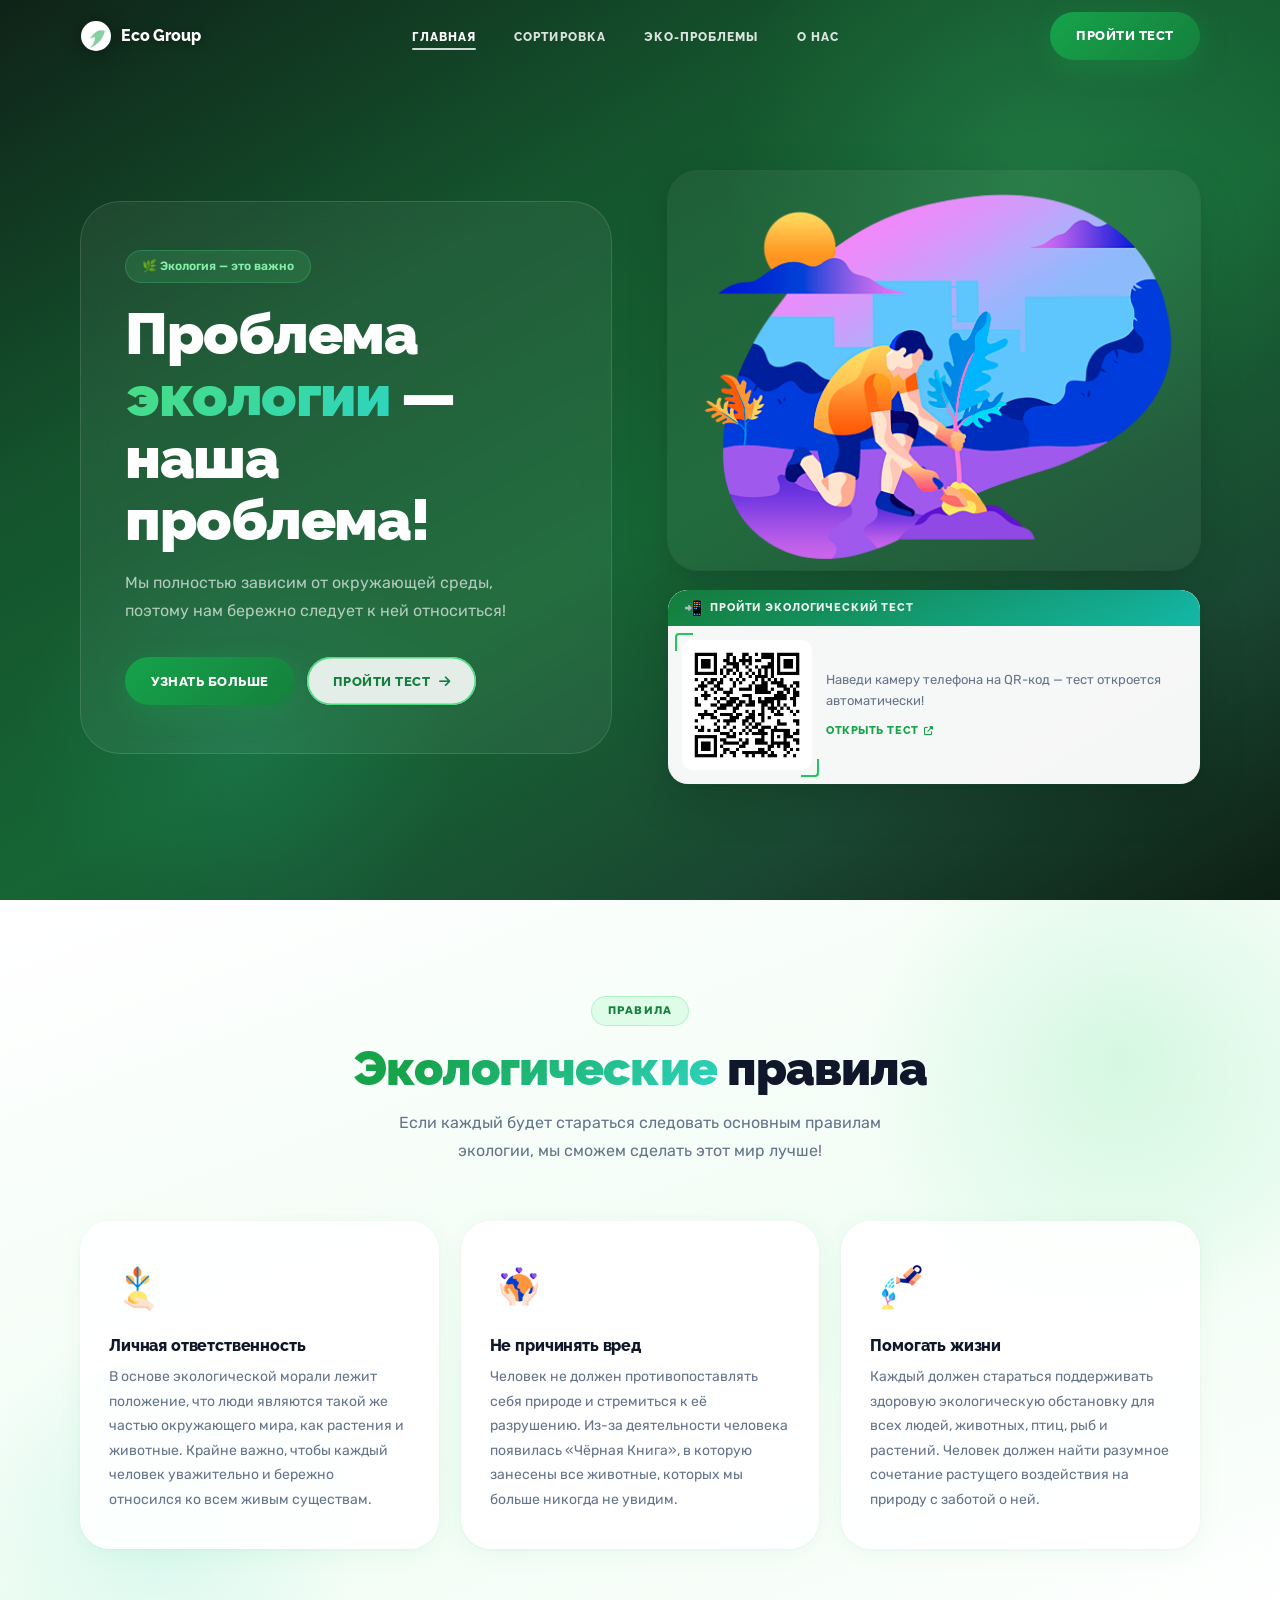
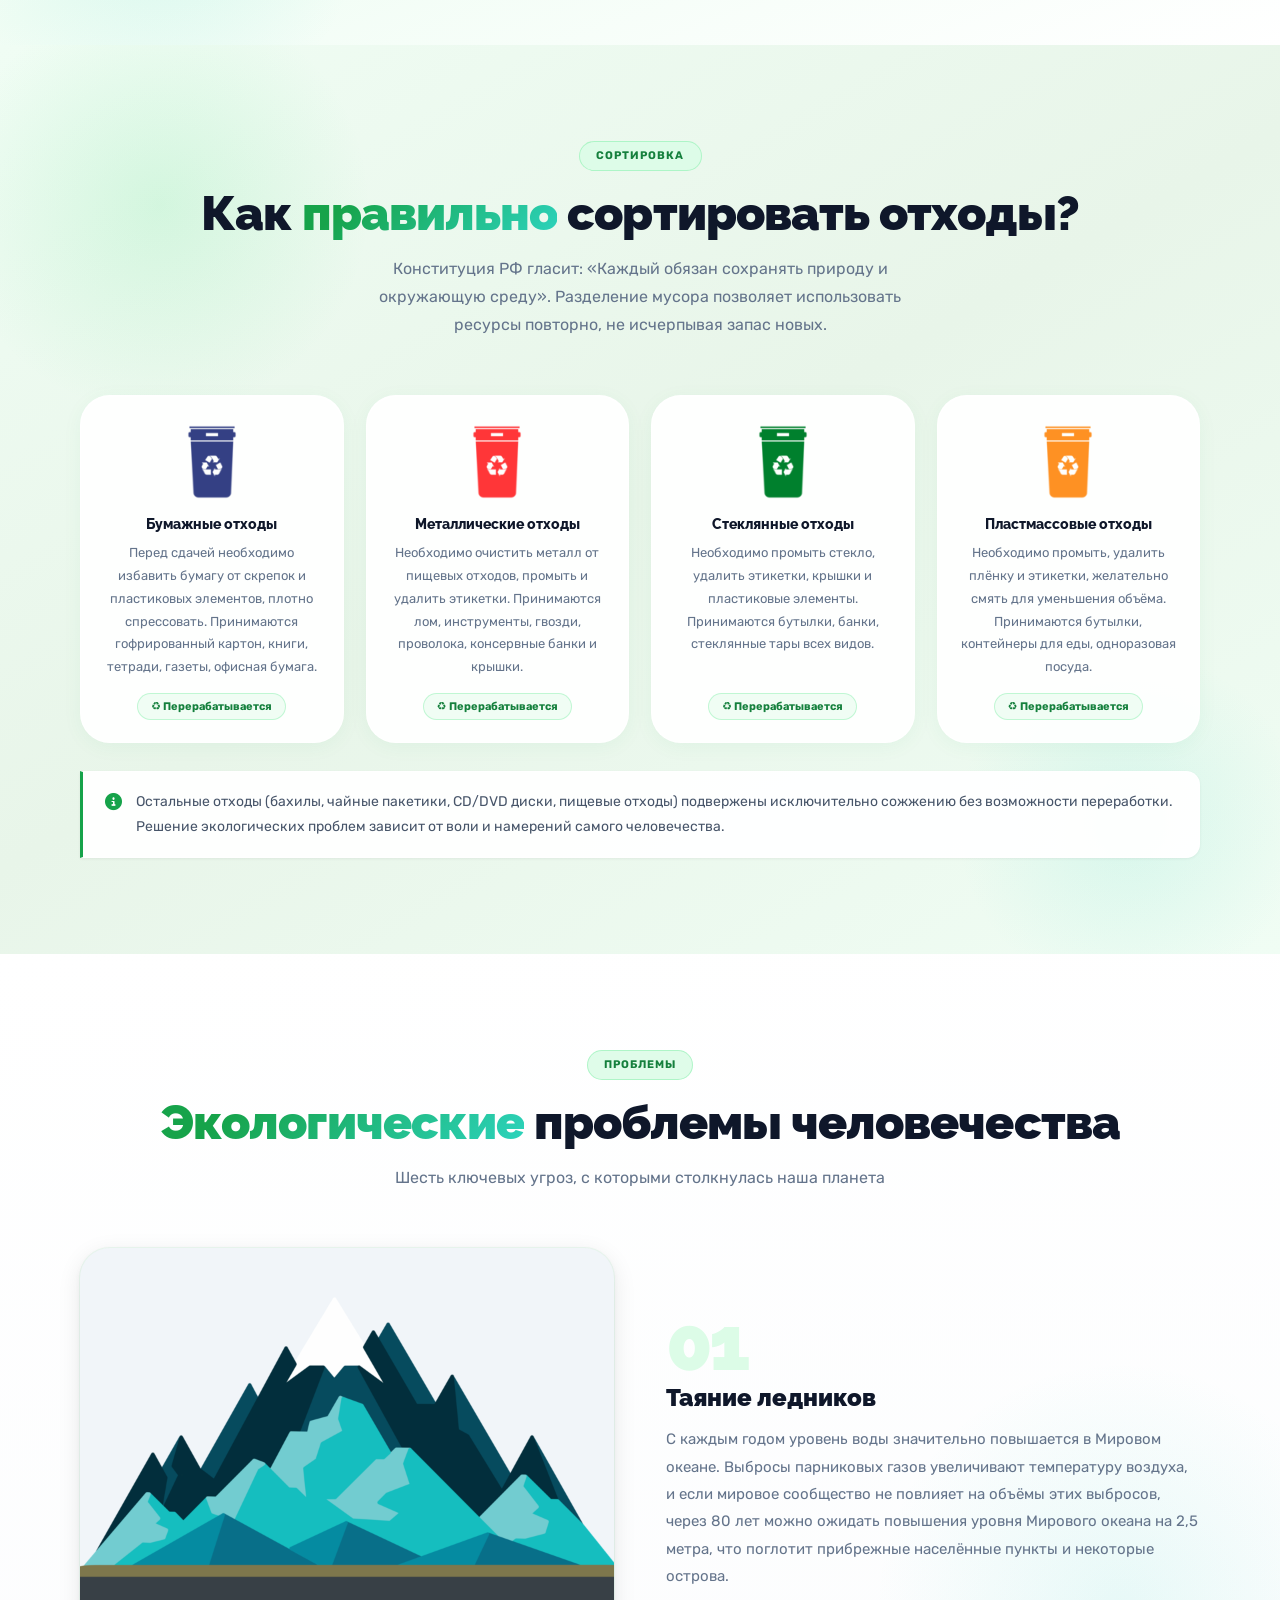
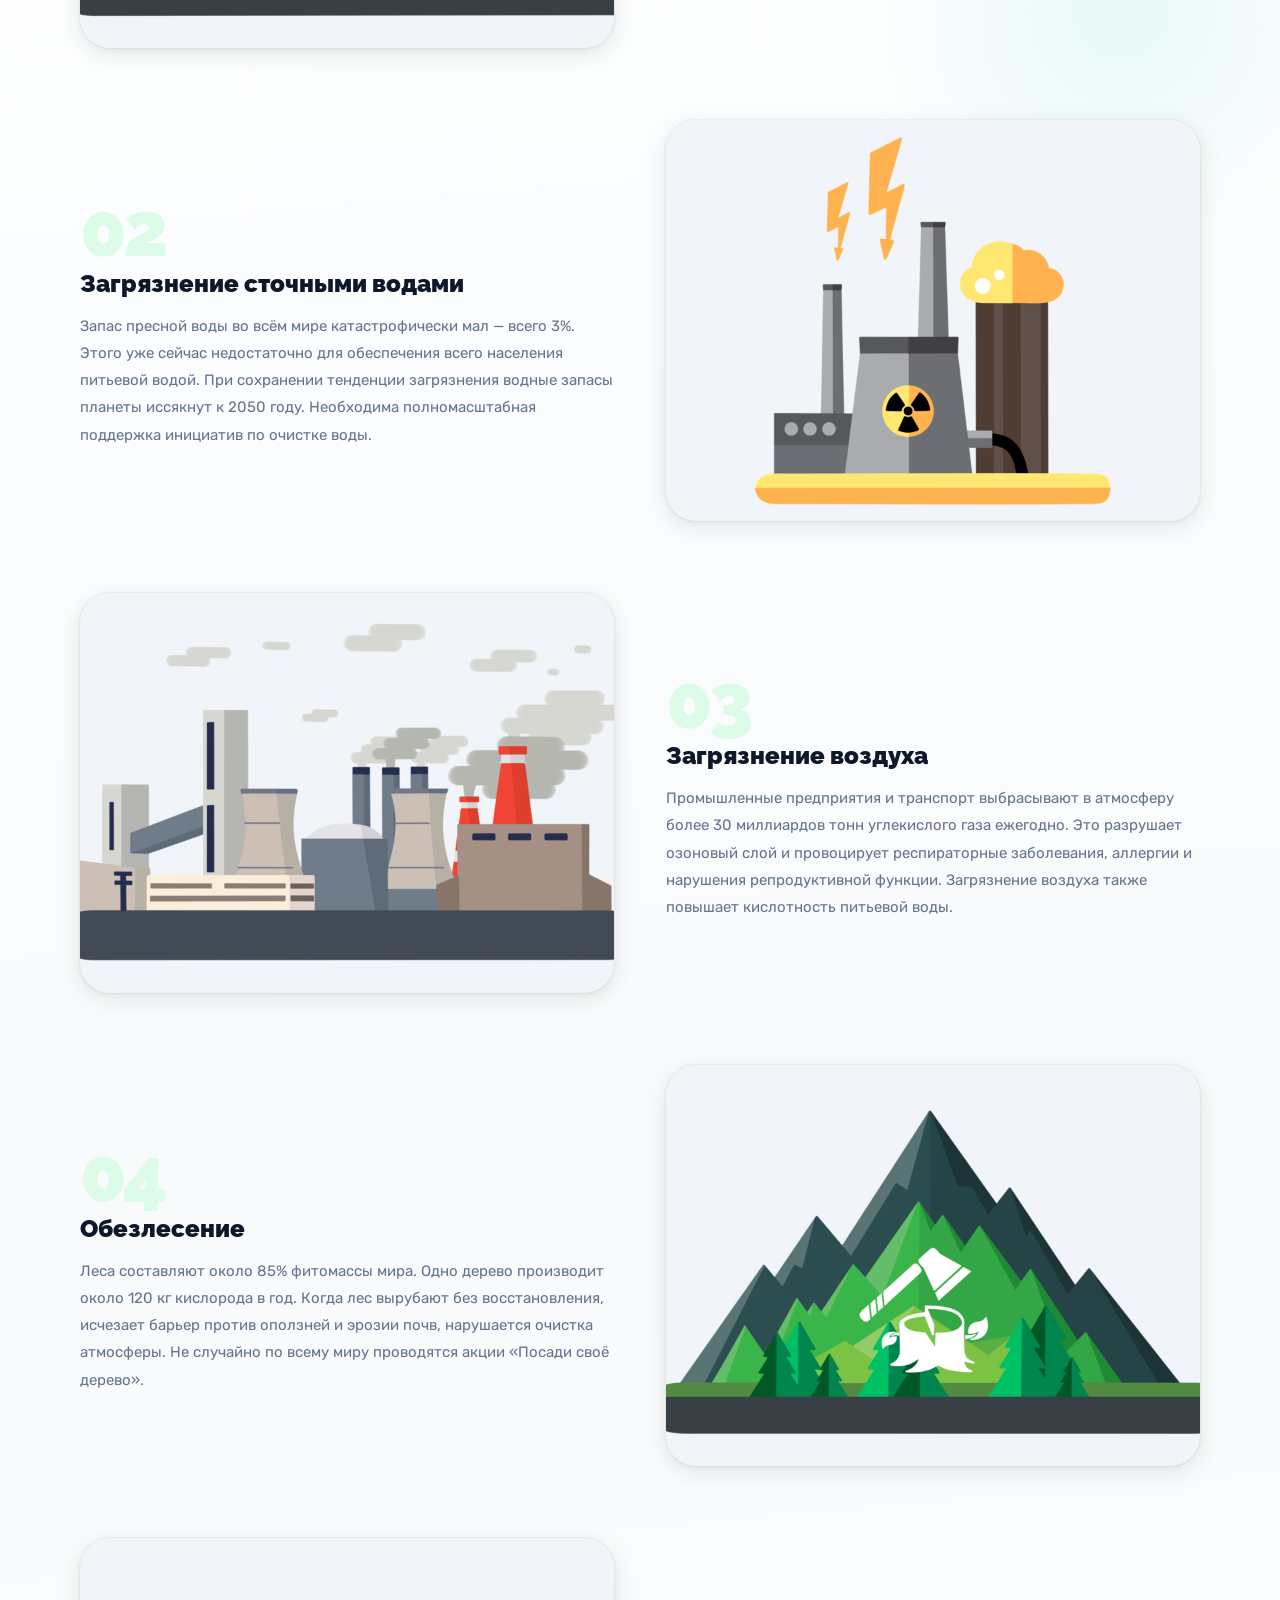
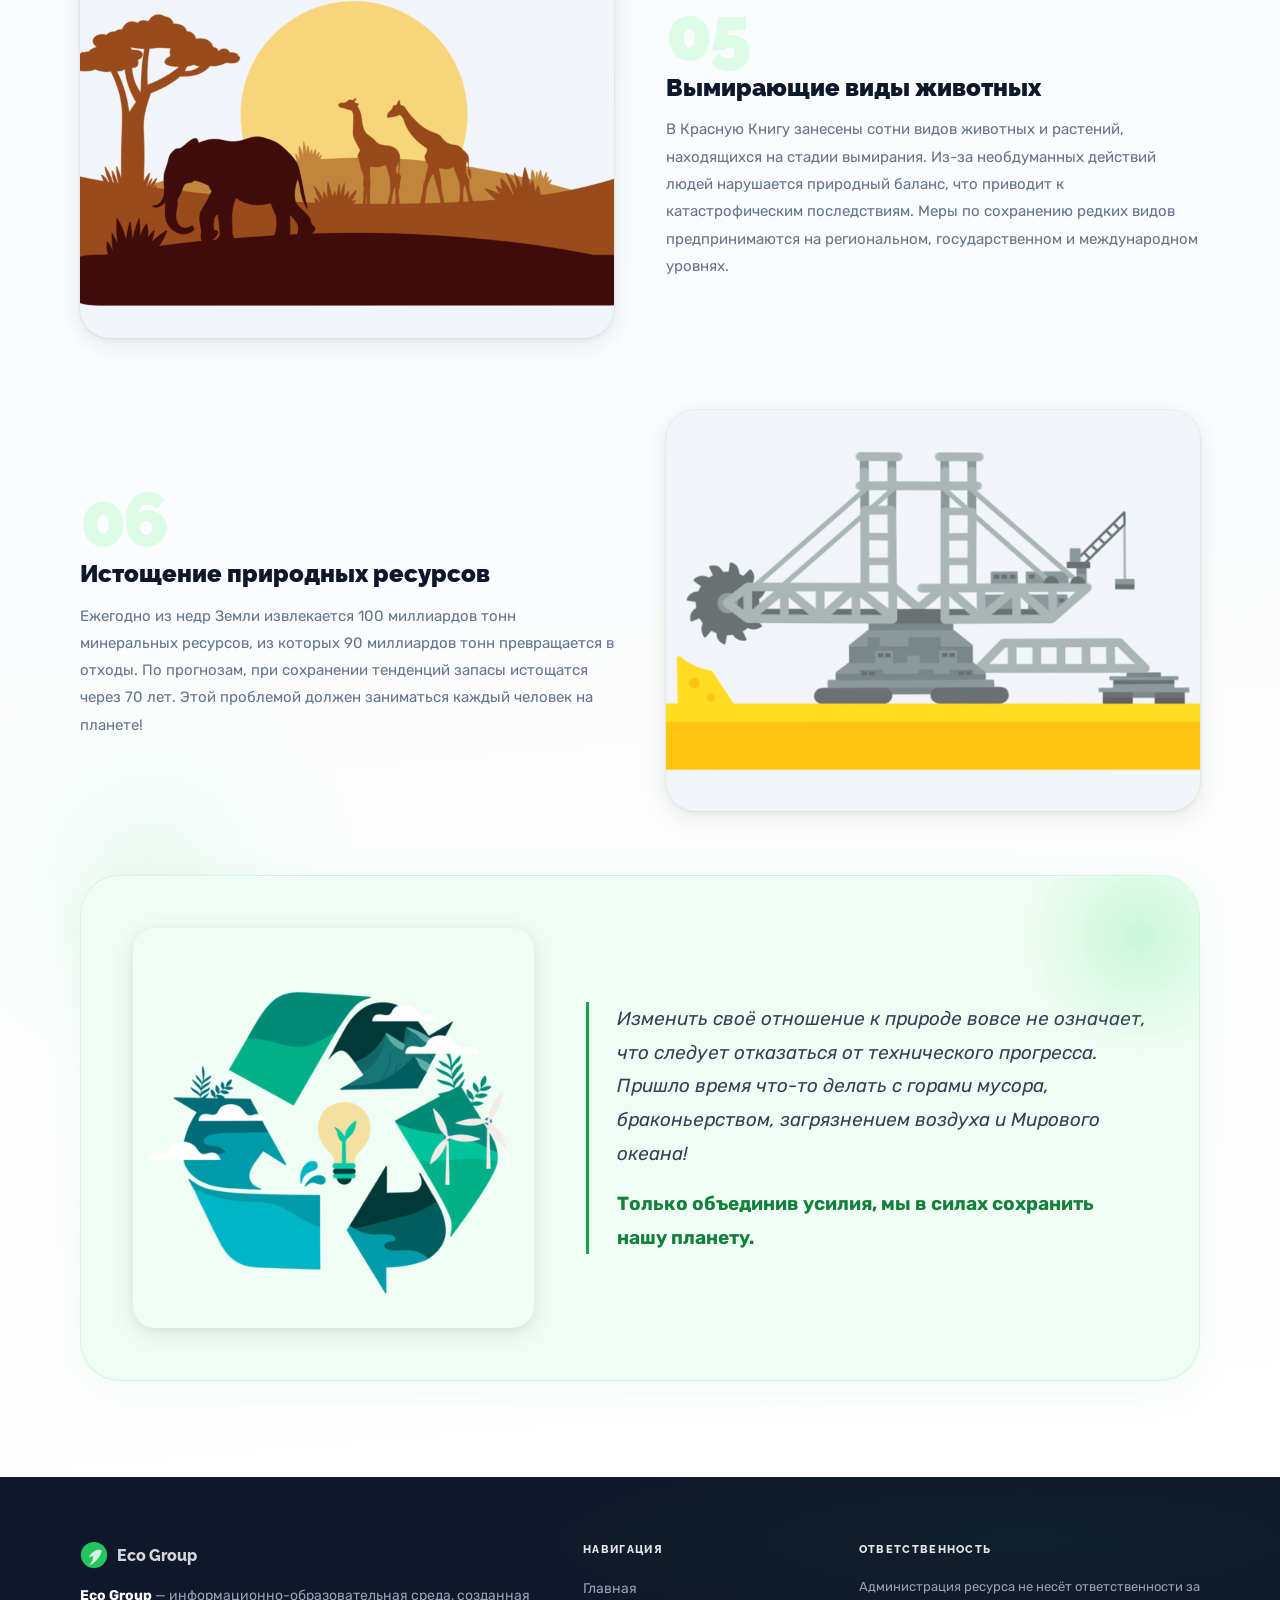
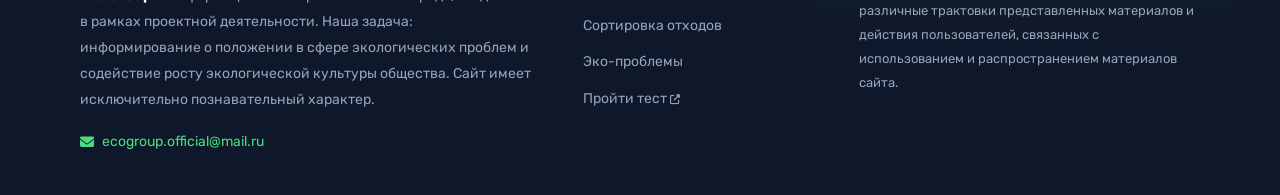
==== index.html @ 2e89c7b2 "Instal commit" ====
<!DOCTYPE html>
<html lang="ru">
<head>
  <meta charset="UTF-8">
  <meta name="viewport" content="width=device-width, initial-scale=1.0, viewport-fit=cover">

  <!-- Preconnect for performance -->
  <link rel="preconnect" href="https://fonts.googleapis.com">
  <link rel="preconnect" href="https://fonts.gstatic.com" crossorigin>

  <!-- Fonts -->
  <link href="https://fonts.googleapis.com/css2?family=Rubik:wght@400;500;600&family=Raleway:wght@700;800;900&display=swap" rel="stylesheet">

  <!-- Icons -->
  <link rel="stylesheet" href="https://cdnjs.cloudflare.com/ajax/libs/font-awesome/6.5.0/css/all.min.css"
    integrity="sha512-Avb2QiuTy/Sz2RIHxBE8xEKEFjBjKrHMQAWwEqUFWBDxvCWwbRMzPtRLVlpyJVEolOlhJrRnBVjRRBrUakRVA=="
    crossorigin="anonymous" referrerpolicy="no-referrer">

  <!-- AOS -->
  <link href="https://unpkg.com/aos@2.3.1/dist/aos.css" rel="stylesheet">

  <!-- Styles -->
  <link rel="stylesheet" href="css/main.css">

  <title>EcoGroup — Экология это важно</title>

  <!-- Favicons -->
  <link rel="apple-touch-icon" sizes="57x57"  href="apple-icon-57x57.png">
  <link rel="apple-touch-icon" sizes="60x60"  href="apple-icon-60x60.png">
  <link rel="apple-touch-icon" sizes="72x72"  href="apple-icon-72x72.png">
  <link rel="apple-touch-icon" sizes="76x76"  href="apple-icon-76x76.png">
  <link rel="apple-touch-icon" sizes="114x114" href="apple-icon-114x114.png">
  <link rel="apple-touch-icon" sizes="120x120" href="apple-icon-120x120.png">
  <link rel="apple-touch-icon" sizes="144x144" href="apple-icon-144x144.png">
  <link rel="apple-touch-icon" sizes="152x152" href="apple-icon-152x152.png">
  <link rel="apple-touch-icon" sizes="180x180" href="apple-icon-180x180.png">
  <link rel="icon" type="image/png" sizes="192x192" href="android-icon-192x192.png">
  <link rel="icon" type="image/png" sizes="96x96"  href="favicon-96x96.png">
  <link rel="icon" type="image/png" sizes="32x32"  href="favicon-32x32.png">
  <link rel="icon" type="image/png" sizes="16x16"  href="favicon-16x16.png">
  <link rel="manifest" href="manifest.json">
  <meta name="msapplication-TileColor" content="#16a34a">
  <meta name="msapplication-TileImage" content="ms-icon-144x144.png">
  <meta name="theme-color" content="#16a34a">

  <!-- SEO -->
  <meta name="description" content="EcoGroup — информационный сайт об экологии. Узнайте об экологических проблемах, правилах сортировки отходов и способах помочь природе.">
  <meta name="keywords" content="экология, природа, окружающая среда, сортировка мусора, экологические проблемы, переработка">
  <meta name="googlebot" content="notranslate">

  <!-- Open Graph / социальные сети -->
  <meta property="og:type"        content="website">
  <meta property="og:title"       content="EcoGroup — Экология это важно">
  <meta property="og:description" content="Узнайте об экологических проблемах, правилах сортировки отходов и пройдите тест на экологическую грамотность.">
  <meta property="og:image"       content="img/main.png">
  <meta property="og:locale"      content="ru_RU">
  <meta name="twitter:card"       content="summary_large_image">
  <meta name="twitter:title"      content="EcoGroup — Экология это важно">
  <meta name="twitter:description" content="Узнайте об экологических проблемах, правилах сортировки отходов и пройдите тест.">
  <meta name="twitter:image"      content="img/main.png">
</head>

<body>
  <!-- Scroll progress indicator -->
  <div id="scrollProgress" aria-hidden="true"></div>

  <div class="wrapper">

    <!-- ========== BACK TO TOP ========== -->
    <button id="buttonUp" aria-label="Наверх">
      <svg viewBox="0 0 18 18" aria-hidden="true">
        <polyline points="3,12 9,6 15,12"/>
      </svg>
    </button>

    <!-- ========== HEADER ========== -->
    <header class="header" id="top">
      <div class="header__container">
        <a href="#ecomain" class="header__logo">
          <svg class="logo-icon" viewBox="0 0 32 32" aria-hidden="true">
            <circle cx="16" cy="16" r="15" fill="#22c55e"/>
            <path d="M10 19c5-9 11-10 15-8 -2 7-6 13-15 17 4-4 5-8 5-11 -3 1-4 1-5 2z" fill="#e8f5e9" opacity=".95"/>
          </svg>
          <span class="header__logo-text">Eco Group</span>
        </a>

        <nav class="header__menu" aria-label="Основная навигация" id="mobileMenu">
          <ul class="menu__list">
            <li class="menu__item">
              <a href="#ecomain"     class="menu__link">Главная</a>
            </li>
            <li class="menu__item">
              <a href="#ecotrash"    class="menu__link">Сортировка</a>
            </li>
            <li class="menu__item">
              <a href="#ecoproblems" class="menu__link">Эко-проблемы</a>
            </li>
            <li class="menu__item">
              <a href="#about"       class="menu__link">О нас</a>
            </li>
          </ul>
          <!-- Visible only inside mobile panel -->
          <div class="menu__panel-footer">
            <a href="https://forms.yandex.ru/u/6435616ef47e731347977ffd/"
               class="btn btn--glow" target="_blank" rel="noopener noreferrer">
              Пройти тест <i class="fas fa-arrow-right"></i>
            </a>
            <a href="mailto:ecogroup.official@mail.ru" class="menu__panel-mail">
              <i class="fas fa-envelope"></i> ecogroup.official@mail.ru
            </a>
          </div>
        </nav>

        <div class="header__actions">
          <a href="https://forms.yandex.ru/u/6435616ef47e731347977ffd/"
             class="btn btn--primary header__test-btn" target="_blank" rel="noopener noreferrer">
            Пройти тест
          </a>
          <button class="burger" aria-label="Открыть меню" aria-expanded="false" aria-controls="mobileMenu">
            <span class="burger__line burger__line--top"></span>
            <span class="burger__line burger__line--mid"></span>
            <span class="burger__line burger__line--bot"></span>
          </button>
        </div>
      </div>
    </header>

    <!-- Mobile menu overlay -->
    <div id="menuOverlay" aria-hidden="true"></div>

    <!-- ========== MAIN ========== -->
    <main>

      <!-- HERO -->
      <section class="hero" id="ecomain">
        <div class="hero__container">

          <div class="hero__text" data-aos="fade-right">
            <span class="hero__badge">🌿 Экология — это важно</span>
            <h1 class="hero__title">
              Проблема <span>экологии</span> — наша проблема!
            </h1>
            <p class="hero__desc">
              Мы полностью зависим от окружающей среды, поэтому нам бережно следует к ней относиться!
            </p>
            <div class="hero__cta">
              <a href="#ecotrash" class="btn btn--primary">
                Узнать больше
              </a>
              <a href="https://forms.yandex.ru/u/6435616ef47e731347977ffd/"
                 class="btn btn--outline" target="_blank" rel="noopener noreferrer">
                Пройти тест <i class="fas fa-arrow-right"></i>
              </a>
            </div>
          </div>

          <div class="hero__media" data-aos="fade-left" data-aos-delay="150">
            <div class="hero__img-wrap">
              <img src="img/main.png" alt="Уход за природой" loading="eager">
            </div>
          </div>

          <div class="hero__qr" data-aos="fade-up" data-aos-delay="350">
            <div class="hero__qr-header">
              <span class="hero__qr-icon">📲</span>
              <span class="hero__qr-title">Пройти экологический тест</span>
            </div>
            <div class="hero__qr-body">
              <div class="hero__qr-frame">
                <img src="img/Video.gif" alt="QR-код для теста" loading="lazy">
              </div>
              <div class="hero__qr-info">
                <p class="hero__qr-desc">Наведи камеру телефона на QR-код — тест откроется автоматически!</p>
                <a href="https://forms.yandex.ru/u/6435616ef47e731347977ffd/"
                   target="_blank" rel="noopener noreferrer" class="hero__qr-link">
                  Открыть тест <i class="fas fa-external-link-alt"></i>
                </a>
              </div>
            </div>
          </div>

        </div>
      </section>

      <!-- ECO RULES -->
      <section class="rules" id="rules">
        <div class="rules__container">
          <div class="section-head" data-aos="fade-up">
            <span class="section-badge">Правила</span>
            <h2 class="section-title"><span>Экологические</span> правила</h2>
            <p class="section-desc">
              Если каждый будет стараться следовать основным правилам экологии,
              мы сможем сделать этот мир лучше!
            </p>
          </div>

          <div class="rules__grid">
            <div class="rule-card" data-aos="fade-up" data-aos-delay="0">
              <div class="rule-card__icon">
                <img src="img/item_1.png" alt="Личная ответственность перед природой">
              </div>
              <h3 class="rule-card__title">Личная ответственность</h3>
              <p class="rule-card__text">
                В основе экологической морали лежит положение, что люди являются такой же частью
                окружающего мира, как растения и животные. Крайне важно, чтобы каждый человек
                уважительно и бережно относился ко всем живым существам.
              </p>
            </div>

            <div class="rule-card" data-aos="fade-up" data-aos-delay="100">
              <div class="rule-card__icon">
                <img src="img/item_2.png" alt="Не причинять вред природе">
              </div>
              <h3 class="rule-card__title">Не причинять вред</h3>
              <p class="rule-card__text">
                Человек не должен противопоставлять себя природе и стремиться к её разрушению.
                Из-за деятельности человека появилась «Чёрная Книга», в которую занесены все
                животные, которых мы больше никогда не увидим.
              </p>
            </div>

            <div class="rule-card" data-aos="fade-up" data-aos-delay="200">
              <div class="rule-card__icon">
                <img src="img/item_3.png" alt="Помогать жизни и природе">
              </div>
              <h3 class="rule-card__title">Помогать жизни</h3>
              <p class="rule-card__text">
                Каждый должен стараться поддерживать здоровую экологическую обстановку для всех
                людей, животных, птиц, рыб и растений. Человек должен найти разумное сочетание
                растущего воздействия на природу с заботой о ней.
              </p>
            </div>
          </div>
        </div>
      </section>

      <!-- TRASH SORTING -->
      <section class="trash" id="ecotrash">
        <div class="trash__container">
          <div class="section-head" data-aos="fade-up">
            <span class="section-badge">Сортировка</span>
            <h2 class="section-title">Как <span>правильно</span> сортировать отходы?</h2>
            <p class="section-desc">
              Конституция РФ гласит: «Каждый обязан сохранять природу и окружающую среду».
              Разделение мусора позволяет использовать ресурсы повторно, не исчерпывая запас новых.
            </p>
          </div>

          <div class="trash__grid">
            <div class="trash-card" data-aos="zoom-in" data-aos-delay="0">
              <div class="trash-card__icon">
                <img src="img/trash/trash_can_1.png" alt="Бумага">
              </div>
              <h3 class="trash-card__title">Бумажные отходы</h3>
              <p class="trash-card__text">
                Перед сдачей необходимо избавить бумагу от скрепок и пластиковых элементов,
                плотно спрессовать. Принимаются гофрированный картон, книги, тетради, газеты,
                офисная бумага.
              </p>
              <span class="trash-card__tag">♻️ Перерабатывается</span>
            </div>

            <div class="trash-card" data-aos="zoom-in" data-aos-delay="80">
              <div class="trash-card__icon">
                <img src="img/trash/trash_can_2.png" alt="Металл">
              </div>
              <h3 class="trash-card__title">Металлические отходы</h3>
              <p class="trash-card__text">
                Необходимо очистить металл от пищевых отходов, промыть и удалить этикетки.
                Принимаются лом, инструменты, гвозди, проволока, консервные банки и крышки.
              </p>
              <span class="trash-card__tag">♻️ Перерабатывается</span>
            </div>

            <div class="trash-card" data-aos="zoom-in" data-aos-delay="160">
              <div class="trash-card__icon">
                <img src="img/trash/trash_can_4.png" alt="Стекло">
              </div>
              <h3 class="trash-card__title">Стеклянные отходы</h3>
              <p class="trash-card__text">
                Необходимо промыть стекло, удалить этикетки, крышки и пластиковые элементы.
                Принимаются бутылки, банки, стеклянные тары всех видов.
              </p>
              <span class="trash-card__tag">♻️ Перерабатывается</span>
            </div>

            <div class="trash-card" data-aos="zoom-in" data-aos-delay="240">
              <div class="trash-card__icon">
                <img src="img/trash/trash_can_5.png" alt="Пластик">
              </div>
              <h3 class="trash-card__title">Пластмассовые отходы</h3>
              <p class="trash-card__text">
                Необходимо промыть, удалить плёнку и этикетки, желательно смять для уменьшения
                объёма. Принимаются бутылки, контейнеры для еды, одноразовая посуда.
              </p>
              <span class="trash-card__tag">♻️ Перерабатывается</span>
            </div>
          </div>

          <div class="trash__note" data-aos="fade-up">
            <i class="fas fa-info-circle"></i>
            Остальные отходы (бахилы, чайные пакетики, CD/DVD диски, пищевые отходы) подвержены
            исключительно сожжению без возможности переработки. Решение экологических проблем
            зависит от воли и намерений самого человечества.
          </div>
        </div>
      </section>

      <!-- ECO PROBLEMS -->
      <section class="problems" id="ecoproblems">
        <div class="problems__container">
          <div class="section-head" data-aos="fade-up">
            <span class="section-badge">Проблемы</span>
            <h2 class="section-title"><span>Экологические</span> проблемы человечества</h2>
            <p class="section-desc">
              Шесть ключевых угроз, с которыми столкнулась наша планета
            </p>
          </div>

          <div class="problems__list">

            <article class="problem-item" data-aos="fade-up">
              <div class="problem-item__media">
                <img src="img/illustration/illustration_1.png" alt="Таяние ледников" loading="lazy">
              </div>
              <div class="problem-item__body">
                <span class="problem-item__num">01</span>
                <h3 class="problem-item__title">Таяние ледников</h3>
                <p>
                  С каждым годом уровень воды значительно повышается в Мировом океане.
                  Выбросы парниковых газов увеличивают температуру воздуха, и если мировое
                  сообщество не повлияет на объёмы этих выбросов, через 80 лет можно ожидать
                  повышения уровня Мирового океана на 2,5 метра, что поглотит прибрежные
                  населённые пункты и некоторые острова.
                </p>
              </div>
            </article>

            <article class="problem-item problem-item--reverse" data-aos="fade-up">
              <div class="problem-item__media">
                <img src="img/illustration/illustration_2.png" alt="Загрязнение сточными водами" loading="lazy">
              </div>
              <div class="problem-item__body">
                <span class="problem-item__num">02</span>
                <h3 class="problem-item__title">Загрязнение сточными водами</h3>
                <p>
                  Запас пресной воды во всём мире катастрофически мал — всего 3%. Этого уже сейчас
                  недостаточно для обеспечения всего населения питьевой водой. При сохранении
                  тенденции загрязнения водные запасы планеты иссякнут к 2050 году.
                  Необходима полномасштабная поддержка инициатив по очистке воды.
                </p>
              </div>
            </article>

            <article class="problem-item" data-aos="fade-up">
              <div class="problem-item__media">
                <img src="img/illustration/illustration_3.png" alt="Загрязнение воздуха" loading="lazy">
              </div>
              <div class="problem-item__body">
                <span class="problem-item__num">03</span>
                <h3 class="problem-item__title">Загрязнение воздуха</h3>
                <p>
                  Промышленные предприятия и транспорт выбрасывают в атмосферу более 30 миллиардов
                  тонн углекислого газа ежегодно. Это разрушает озоновый слой и провоцирует
                  респираторные заболевания, аллергии и нарушения репродуктивной функции.
                  Загрязнение воздуха также повышает кислотность питьевой воды.
                </p>
              </div>
            </article>

            <article class="problem-item problem-item--reverse" data-aos="fade-up">
              <div class="problem-item__media">
                <img src="img/illustration/illustration_4.png" alt="Обезлесение" loading="lazy">
              </div>
              <div class="problem-item__body">
                <span class="problem-item__num">04</span>
                <h3 class="problem-item__title">Обезлесение</h3>
                <p>
                  Леса составляют около 85% фитомассы мира. Одно дерево производит около
                  120 кг кислорода в год. Когда лес вырубают без восстановления, исчезает барьер
                  против оползней и эрозии почв, нарушается очистка атмосферы. Не случайно
                  по всему миру проводятся акции «Посади своё дерево».
                </p>
              </div>
            </article>

            <article class="problem-item" data-aos="fade-up">
              <div class="problem-item__media">
                <img src="img/illustration/illustration_5.png" alt="Вымирающие виды животных" loading="lazy">
              </div>
              <div class="problem-item__body">
                <span class="problem-item__num">05</span>
                <h3 class="problem-item__title">Вымирающие виды животных</h3>
                <p>
                  В Красную Книгу занесены сотни видов животных и растений, находящихся на стадии
                  вымирания. Из-за необдуманных действий людей нарушается природный баланс, что
                  приводит к катастрофическим последствиям. Меры по сохранению редких видов
                  предпринимаются на региональном, государственном и международном уровнях.
                </p>
              </div>
            </article>

            <article class="problem-item problem-item--reverse" data-aos="fade-up">
              <div class="problem-item__media">
                <img src="img/illustration/illustration_6.png" alt="Истощение природных ресурсов" loading="lazy">
              </div>
              <div class="problem-item__body">
                <span class="problem-item__num">06</span>
                <h3 class="problem-item__title">Истощение природных ресурсов</h3>
                <p>
                  Ежегодно из недр Земли извлекается 100 миллиардов тонн минеральных ресурсов,
                  из которых 90 миллиардов тонн превращается в отходы. По прогнозам, при
                  сохранении тенденций запасы истощатся через 70 лет. Этой проблемой должен
                  заниматься каждый человек на планете!
                </p>
              </div>
            </article>

          </div>

          <!-- Conclusion -->
          <div class="problems__conclusion" data-aos="fade-up">
            <div class="problems__conclusion-img">
              <img src="img/illustration/ecology_1.png" alt="Выводы об экологии" loading="lazy">
            </div>
            <blockquote class="problems__conclusion-quote">
              <p>
                Изменить своё отношение к природе вовсе не означает, что следует отказаться
                от технического прогресса. Пришло время что-то делать с горами мусора,
                браконьерством, загрязнением воздуха и Мирового океана!
              </p>
              <p>
                <strong>Только объединив усилия, мы в силах сохранить нашу планету.</strong>
              </p>
            </blockquote>
          </div>

        </div>
      </section>

    </main>

    <!-- ========== FOOTER ========== -->
    <footer class="footer" id="about">
      <div class="footer__container">
        <div class="footer__grid">

          <div class="footer__col" data-aos="fade-up">
            <div class="footer__logo">
              <svg class="logo-icon" viewBox="0 0 32 32" aria-hidden="true">
                <circle cx="16" cy="16" r="15" fill="#22c55e"/>
                <path d="M10 19c5-9 11-10 15-8 -2 7-6 13-15 17 4-4 5-8 5-11 -3 1-4 1-5 2z" fill="#e8f5e9" opacity=".9"/>
              </svg>
              <span class="footer__logo-text">Eco Group</span>
            </div>
            <p class="footer__about">
              <strong>Eco Group</strong> — информационно-образовательная среда, созданная
              в рамках проектной деятельности. Наша задача: информирование о положении
              в сфере экологических проблем и содействие росту экологической культуры общества.
              Сайт имеет исключительно познавательный характер.
            </p>
            <a href="mailto:ecogroup.official@mail.ru" class="footer__mail">
              <i class="fas fa-envelope"></i> ecogroup.official@mail.ru
            </a>
          </div>

          <div class="footer__col" data-aos="fade-up" data-aos-delay="80">
            <p class="footer__col-title">Навигация</p>
            <ul class="footer__nav">
              <li><a href="#ecomain">Главная</a></li>
              <li><a href="#ecotrash">Сортировка отходов</a></li>
              <li><a href="#ecoproblems">Эко-проблемы</a></li>
              <li>
                <a href="https://forms.yandex.ru/u/6435616ef47e731347977ffd/"
                   target="_blank" rel="noopener noreferrer">
                  Пройти тест <i class="fas fa-external-link-alt" style="font-size:10px"></i>
                </a>
              </li>
            </ul>
          </div>

          <div class="footer__col" data-aos="fade-up" data-aos-delay="160">
            <p class="footer__col-title">Ответственность</p>
            <p class="footer__disclaimer">
              Администрация ресурса не несёт ответственности за различные трактовки
              представленных материалов и действия пользователей, связанных с использованием
              и распространением материалов сайта.
            </p>
          </div>

        </div>

      </div>
    </footer>

  </div><!-- .wrapper -->

  <!-- Scripts -->
  <script src="https://unpkg.com/aos@2.3.1/dist/aos.js"></script>
  <script src="js/top.js"></script>
</body>
</html>
---- css/main.css ----
/* =====================================================
   EcoGroup — iOS Design System v3
   transparent header · spring burger · adaptive all
   ===================================================== */

/* ===== CSS VARIABLES ===== */
:root {
  --green-50:  #f0fdf4;
  --green-100: #dcfce7;
  --green-200: #bbf7d0;
  --green-300: #86efac;
  --green-400: #4ade80;
  --green-500: #22c55e;
  --green-600: #16a34a;
  --green-700: #15803d;
  --green-800: #166534;
  --green-900: #14532d;
  --teal-400:  #2dd4bf;
  --teal-500:  #14b8a6;
  --slate-50:  #f8fafc;
  --slate-100: #f1f5f9;
  --slate-200: #e2e8f0;
  --slate-400: #94a3b8;
  --slate-500: #64748b;
  --slate-600: #475569;
  --slate-700: #334155;
  --slate-800: #1e293b;
  --slate-900: #0f172a;

  --shadow-xs:    0 1px 3px rgba(0,0,0,.06);
  --shadow-sm:    0 2px 8px rgba(0,0,0,.08);
  --shadow-md:    0 6px 24px rgba(0,0,0,.09), 0 2px 8px rgba(0,0,0,.05);
  --shadow-lg:    0 16px 48px rgba(0,0,0,.11), 0 4px 16px rgba(0,0,0,.06);
  --shadow-green: 0 8px 28px rgba(22,163,74,.30);

  --r-sm:   8px;
  --r-md:   14px;
  --r-lg:   22px;
  --r-xl:   30px;
  --r-2xl:  40px;
  --r-full: 9999px;

  --font-sans:    'Rubik', system-ui, -apple-system, sans-serif;
  --font-display: 'Raleway', var(--font-sans);

  /* iOS spring easing */
  --ease-ios:    cubic-bezier(0.32, 0.72, 0, 1);
  --ease-spring: cubic-bezier(0.34, 1.28, 0.64, 1);
  --ease-out:    cubic-bezier(0.22, 1, 0.36, 1);
  --t: .24s;

  --header-h: 68px;
  --max-w: 1200px;
  --gap: 22px;
  --section-py: 96px;
}

/* ===== RESET ===== */
*, *::before, *::after { box-sizing: border-box; margin: 0; padding: 0; border: 0; }
html {
  scroll-behavior: smooth;
  overflow-x: hidden;
  /* Offset scrollIntoView for fixed header */
  scroll-padding-top: var(--header-h);
}
body {
  font-family: var(--font-sans);
  color: var(--slate-700);
  background: #fff;
  line-height: 1.6;
  overflow-x: hidden;
  -webkit-font-smoothing: antialiased;
}
a { text-decoration: none; color: inherit; }
ul, ol { list-style: none; }
img { max-width: 100%; display: block; }
h1,h2,h3,h4,h5,h6 { line-height: 1.2; font-weight: inherit; }
button { font-family: inherit; cursor: pointer; background: none; }
:focus-visible {
  outline: 3px solid var(--green-500);
  outline-offset: 3px;
  border-radius: 4px;
}

/* ===== SCROLL PROGRESS ===== */
#scrollProgress {
  position: fixed;
  top: 0; left: 0;
  height: 3px;
  width: 0%;
  background: linear-gradient(90deg, var(--green-600), var(--teal-400), var(--green-400));
  z-index: 9999;
  transition: width .08s linear;
  border-radius: 0 var(--r-full) var(--r-full) 0;
  pointer-events: none;
}

/* ===== WRAPPER ===== */
.wrapper {
  min-height: 100%;
  display: flex;
  flex-direction: column;
  /* hero fills full screen — no top padding; header is transparent overlay */
}
main { flex: 1 1 auto; }

/* ===== SHARED CONTAINERS ===== */
.header__container,
.hero__container,
.rules__container,
.trash__container,
.problems__container,
.footer__container {
  max-width: var(--max-w);
  margin: 0 auto;
  padding: 0 40px;
}

/* =====================================================
   BUTTONS
   ===================================================== */
.btn {
  display: inline-flex;
  align-items: center;
  gap: 8px;
  font-family: var(--font-display);
  font-weight: 800;
  font-size: 13px;
  letter-spacing: .04em;
  text-transform: uppercase;
  padding: 13px 26px;
  min-height: 48px;
  border-radius: var(--r-full);
  cursor: pointer;
  border: none;
  line-height: 1;
  white-space: nowrap;
  -webkit-tap-highlight-color: transparent;
  transition:
    transform var(--t) var(--ease-spring),
    box-shadow var(--t) var(--ease-out),
    filter .18s ease;
}
.btn:hover  { transform: translateY(-2px) scale(1.015); }
.btn:active { transform: scale(.97); }
.btn:focus-visible {
  outline: 3px solid var(--green-500);
  outline-offset: 3px;
}

.btn--primary {
  background: linear-gradient(135deg, var(--green-600), var(--green-700));
  color: #fff;
  box-shadow: var(--shadow-green);
}
.btn--primary:hover { box-shadow: 0 14px 36px rgba(22,163,74,.40); filter: brightness(1.05); }

.btn--outline {
  background: rgba(255,255,255,.88);
  color: var(--green-700);
  box-shadow: inset 0 0 0 1.5px var(--green-400), var(--shadow-xs);
}
.btn--outline:hover {
  background: #fff;
  box-shadow: inset 0 0 0 1.5px var(--green-600), var(--shadow-sm);
}

/* Hero-transparent variant (white text) */
.btn--light {
  background: rgba(255,255,255,.18);
  color: #fff;
  box-shadow: inset 0 0 0 1.5px rgba(255,255,255,.40);
  backdrop-filter: blur(8px);
  -webkit-backdrop-filter: blur(8px);
}
.btn--light:hover { background: rgba(255,255,255,.28); }

/* Glow — mobile menu panel */
.btn--glow {
  background: linear-gradient(135deg, var(--green-500), var(--teal-500));
  color: #fff;
  box-shadow: var(--shadow-green);
  font-size: 15px;
  padding: 15px 36px;
  width: 100%;
  justify-content: center;
}
.btn--glow:hover { filter: brightness(1.08); box-shadow: 0 12px 32px rgba(22,163,74,.40); }

/* =====================================================
   SECTION UTILITIES
   ===================================================== */
section {
  position: relative;
  overflow: hidden;
  isolation: isolate;
}

.section-head { text-align: center; margin-bottom: 56px; }

.section-badge {
  display: inline-flex;
  align-items: center;
  gap: 6px;
  background: rgba(220,252,231,.90);
  color: var(--green-700);
  padding: 5px 16px;
  border-radius: var(--r-full);
  font-size: 11px;
  font-weight: 700;
  letter-spacing: .10em;
  text-transform: uppercase;
  margin-bottom: 14px;
  border: 1px solid rgba(134,239,172,.55);
}

.section-title {
  font-family: var(--font-display);
  font-weight: 900;
  font-size: clamp(24px, 4vw, 48px);
  color: var(--slate-900);
  margin-bottom: 12px;
  letter-spacing: -.02em;
}
.section-title span {
  background: linear-gradient(135deg, var(--green-600) 20%, var(--teal-400) 100%);
  -webkit-background-clip: text;
  -webkit-text-fill-color: transparent;
  background-clip: text;
}

.section-desc {
  font-size: 16px;
  color: var(--slate-500);
  max-width: 560px;
  margin: 0 auto;
  line-height: 1.75;
}

/* =====================================================
   HEADER — fully transparent → frosted on scroll
   ===================================================== */
.header {
  position: fixed;
  top: 0; left: 0; right: 0;
  z-index: 200;
  /* Transparent by default */
  background: transparent;
  border-bottom: 1px solid transparent;
  transition: border-color .3s ease;
}

/* Pseudo-element carries the frosted glass — isolates from containing-block issue */
.header::before {
  content: '';
  position: absolute; inset: 0; z-index: -1;
  background: rgba(255,255,255,0);
  backdrop-filter: blur(0px);
  -webkit-backdrop-filter: blur(0px);
  transition: background .35s ease, backdrop-filter .35s ease, -webkit-backdrop-filter .35s ease, box-shadow .35s ease;
}

/* On scroll: frosted glass appears */
.header.scrolled {
  border-color: rgba(134,239,172,.22);
}
.header.scrolled::before {
  background: rgba(255,255,255,.62);
  backdrop-filter: blur(20px) saturate(200%);
  -webkit-backdrop-filter: blur(20px) saturate(200%);
  box-shadow: 0 1px 0 rgba(22,163,74,.08), 0 4px 24px rgba(0,0,0,.06);
}

.header__container {
  display: flex;
  align-items: center;
  gap: 20px;
  min-height: var(--header-h);
}

/* Logo — inline SVG, direct fill control (no filter, works on all devices) */
.header__logo {
  flex-shrink: 0; position: relative; z-index: 160;
  display: flex; align-items: center; gap: 9px;
}
.logo-icon {
  width: 32px; height: 32px; flex-shrink: 0; display: block;
}
/* SVG child fills — animated independently */
.logo-icon circle { fill: #22c55e; transition: fill .35s ease; }
.logo-icon path   { fill: #e8f5e9; transition: fill .35s ease; }

/* Transparent header: white icon + drop-shadow for any dark background */
.header:not(.scrolled) .header__logo .logo-icon {
  filter: drop-shadow(0 2px 10px rgba(0,0,0,.4));
  transition: filter .35s ease;
}
.header:not(.scrolled) .header__logo .logo-icon circle { fill: #fff; }
.header:not(.scrolled) .header__logo .logo-icon path   { fill: rgba(22,163,74,.55); }

/* Scrolled: green logo, no filter */
.header.scrolled .header__logo .logo-icon { filter: none; transition: filter .35s ease; }

.header__logo-text {
  font-family: var(--font-display);
  font-weight: 800;
  font-size: 16px;
  letter-spacing: -.01em;
  color: #fff;
  text-shadow: 0 1px 8px rgba(0,0,0,.4);
  transition: color .35s ease, text-shadow .35s ease;
  white-space: nowrap;
}
.header.scrolled .header__logo-text {
  color: var(--slate-900);
  text-shadow: none;
}
.header__logo:hover { opacity: .82; }

/* Desktop nav */
.header__menu { flex: 1; }

.menu__list {
  display: flex;
  align-items: center;
  justify-content: center;
  gap: clamp(14px, 3vw, 52px);
  flex-wrap: nowrap;
}

.menu__link {
  font-family: var(--font-display);
  font-weight: 800;
  font-size: 11.5px;
  letter-spacing: .09em;
  text-transform: uppercase;
  color: rgba(255,255,255,.85);
  position: relative;
  padding: 4px 0;
  white-space: nowrap;
  transition: color var(--t);
}
.menu__link::after {
  content: '';
  position: absolute;
  bottom: -2px; left: 0; right: 100%;
  height: 2px;
  background: currentColor;
  border-radius: var(--r-full);
  transition: right var(--t) var(--ease-out);
  opacity: .8;
}
.menu__link:hover { color: rgba(255,255,255,1); }
.menu__link--active { color: #fff; }
.menu__link:hover::after,
.menu__link--active::after { right: 0; }

/* On scrolled header — dark links */
.header.scrolled .menu__link { color: var(--slate-600); }
.header.scrolled .menu__link:hover,
.header.scrolled .menu__link--active { color: var(--green-700); }
.header.scrolled .menu__link::after { background: var(--green-600); }

/* Header actions */
.header__actions {
  display: flex;
  align-items: center;
  gap: 10px;
  flex-shrink: 0;
  /* Must paint above the mobile panel (z-149) within header's stacking context */
  position: relative;
  z-index: 160;
}

/* Hide desktop TEST btn on mobile */
.header__test-btn { /* shown below in media queries */ }

/* =====================================================
   BURGER — animated icon → X
   ===================================================== */
.burger {
  display: none; /* shown only on mobile */
  width: 44px; height: 44px;
  align-items: center;
  justify-content: center;
  border-radius: var(--r-md);
  background: rgba(255,255,255,.15);
  border: 1.5px solid rgba(255,255,255,.30) !important;
  flex-shrink: 0;
  position: relative;
  overflow: hidden;
  -webkit-tap-highlight-color: transparent;
  transition: background .25s ease, border-color .25s ease, transform .18s var(--ease-spring);
}
.burger:hover  { background: rgba(255,255,255,.24); }
.burger:active { transform: scale(.88); }

/* On scrolled header — dark burger */
.header.scrolled .burger {
  background: rgba(255,255,255,.9);
  border-color: rgba(134,239,172,.35) !important;
}
.header.scrolled .burger:hover { background: #fff; }

/* =====================================================
   BURGER LINES — premium spring animation
   All lines anchored at top:50% for sub-pixel symmetry
   ===================================================== */
.burger__line {
  display: block;
  position: absolute;
  left: 50%;
  top: 50%;
  width: 22px; height: 2px;
  border-radius: var(--r-full);
  background: #fff;
  transform-origin: center center;
}
.header.scrolled .burger__line { background: var(--slate-800); }

/* Hamburger: top/bot offset from center via transform */
.burger__line--top {
  transform: translate(-50%, calc(-50% - 7px));
  /* closing: top returns — instant start */
  transition: transform .44s var(--ease-spring), opacity .2s ease, background .25s ease;
}
.burger__line--mid {
  transform: translate(-50%, -50%);
  /* closing: mid fades in after lines have separated */
  transition: transform .2s var(--ease-ios), opacity .2s ease .15s, background .25s ease;
}
.burger__line--bot {
  transform: translate(-50%, calc(-50% + 7px));
  /* closing: bot returns with tiny stagger after top */
  transition: transform .44s var(--ease-spring), opacity .2s ease, background .25s ease;
  transition-delay: .05s;
}

/* ── Open state → X ── */
html.menu-open .burger {
  background: rgba(255,255,255,.18);
  border-color: rgba(255,255,255,.4) !important;
}
html.menu-open .header.scrolled .burger {
  background: rgba(22,163,74,.10);
  border-color: rgba(74,222,128,.45) !important;
}

html.menu-open .burger__line--top {
  transform: translate(-50%, -50%) rotate(45deg) scaleX(1.08);
  /* opening: spring overshoot → feels alive */
  transition: transform .52s var(--ease-spring), opacity .2s ease, background .25s ease;
  transition-delay: 0s;
}
html.menu-open .burger__line--mid {
  opacity: 0;
  transform: translate(-50%, -50%) scaleX(0);
  /* opening: mid vanishes immediately */
  transition: transform .15s ease, opacity .12s ease, background .25s ease;
  transition-delay: 0s;
}
html.menu-open .burger__line--bot {
  transform: translate(-50%, -50%) rotate(-45deg) scaleX(1.08);
  /* opening: bot follows top with tiny choreographed lag */
  transition: transform .52s var(--ease-spring), opacity .2s ease, background .25s ease;
  transition-delay: .04s;
}
html.menu-open .header.scrolled .burger__line { background: var(--green-700); }

/* ===== OVERLAY ===== */
#menuOverlay {
  position: fixed; inset: 0;
  background: rgba(5,36,18,.52);
  z-index: 148;
  opacity: 0; pointer-events: none;
  transition: opacity .30s ease;
}
html.menu-open #menuOverlay { opacity: 1; pointer-events: auto; }

/* Panel footer — hidden on desktop */
.menu__panel-footer { display: none; }

/* =====================================================
   HERO — covers full viewport, header floats over it
   ===================================================== */
.hero {
  background: linear-gradient(150deg, #0f2318 0%, #14532d 30%, #166534 55%, #1a4731 80%, #0d1f14 100%);
  padding: calc(var(--header-h) + 56px) 0 72px;
  min-height: 100vh;
  display: flex;
  align-items: center;
  position: relative;
}

/* Decorative orbs */
.hero::before {
  content: '';
  position: absolute; pointer-events: none; z-index: 0;
  width: 700px; height: 700px;
  top: -180px; right: -100px;
  background: radial-gradient(circle, rgba(74,222,128,.18) 0%, transparent 62%);
  border-radius: 50%;
}
.hero::after {
  content: '';
  position: absolute; pointer-events: none; z-index: 0;
  width: 480px; height: 480px;
  bottom: -80px; left: 0%;
  background: radial-gradient(circle, rgba(45,212,191,.12) 0%, transparent 65%);
  border-radius: 50%;
}

.hero__container {
  display: grid;
  /* left: text | right: image then QR below it */
  grid-template-columns: 1fr 1fr;
  grid-template-rows: auto auto;
  column-gap: 56px;
  row-gap: 20px;
  align-items: start;
  position: relative; z-index: 1;
}
/* Text spans both rows, image row 1, QR row 2 */
.hero__text  { grid-column: 1; grid-row: 1 / 3; align-self: center; }
.hero__media { grid-column: 2; grid-row: 1; }
.hero__qr    { grid-column: 2; grid-row: 2; }

/* Glass text panel */
.hero__text {
  background: rgba(255,255,255,.06);
  border: 1px solid rgba(255,255,255,.12);
  border-radius: var(--r-2xl);
  padding: 48px 44px;
  backdrop-filter: blur(12px);
  -webkit-backdrop-filter: blur(12px);
}

.hero__badge {
  display: inline-flex;
  align-items: center;
  gap: 6px;
  background: rgba(74,222,128,.15);
  color: var(--green-300);
  padding: 6px 16px;
  border-radius: var(--r-full);
  font-size: 12px;
  font-weight: 600;
  margin-bottom: 20px;
  border: 1px solid rgba(74,222,128,.25);
}

.hero__title {
  font-family: var(--font-display);
  font-weight: 900;
  font-size: clamp(28px, 4.2vw, 58px);
  color: #fff;
  line-height: 1.07;
  margin-bottom: 18px;
  letter-spacing: -.025em;
}
.hero__title span {
  background: linear-gradient(135deg, var(--green-400) 0%, var(--teal-400) 100%);
  -webkit-background-clip: text;
  -webkit-text-fill-color: transparent;
  background-clip: text;
}

.hero__desc {
  font-size: 16px;
  color: rgba(255,255,255,.65);
  line-height: 1.75;
  margin-bottom: 32px;
  max-width: 400px;
}

.hero__cta { display: flex; gap: 12px; flex-wrap: wrap; }

/* Image */
.hero__media { position: relative; z-index: 1; }

.hero__img-wrap {
  border-radius: var(--r-xl);
  overflow: hidden;
  box-shadow: var(--shadow-lg), 0 0 0 1px rgba(255,255,255,.08);
  aspect-ratio: 4/3;
  background: rgba(255,255,255,.05);
}
.hero__img-wrap img { width: 100%; height: 100%; object-fit: cover; display: block; }

/* =====================================================
   QR CARD — horizontal widget below the hero image
   ===================================================== */
.hero__qr {
  background: rgba(255,255,255,.96);
  border-radius: 20px;
  overflow: hidden;
  box-shadow:
    0 16px 48px rgba(0,0,0,.16),
    0 2px 8px rgba(0,0,0,.08),
    0 0 0 1px rgba(22,163,74,.10),
    inset 0 1px 0 rgba(255,255,255,1);
  transition: transform .35s var(--ease-spring), box-shadow .35s ease;
}
.hero__qr:hover {
  transform: translateY(-3px);
  box-shadow:
    0 24px 64px rgba(0,0,0,.18),
    0 4px 12px rgba(0,0,0,.08),
    0 0 0 1px rgba(22,163,74,.16),
    inset 0 1px 0 rgba(255,255,255,1);
}

/* Green gradient top bar */
.hero__qr-header {
  background: linear-gradient(135deg, var(--green-700) 0%, var(--teal-500) 100%);
  padding: 9px 16px;
  display: flex;
  align-items: center;
  gap: 7px;
}
.hero__qr-icon { font-size: 15px; line-height: 1; }
.hero__qr-title {
  font-family: var(--font-display);
  font-weight: 800;
  font-size: 11px;
  letter-spacing: .08em;
  text-transform: uppercase;
  color: rgba(255,255,255,.95);
}

/* Horizontal body: QR left, text right */
.hero__qr-body {
  display: flex;
  align-items: center;
  gap: 0;
}

/* QR image with scan-corner brackets */
.hero__qr-frame {
  flex-shrink: 0;
  padding: 14px;
  position: relative;
}
.hero__qr-frame::before {
  content: '';
  position: absolute;
  top: 7px; left: 7px;
  width: 18px; height: 18px;
  border-top: 2.5px solid var(--green-500);
  border-left: 2.5px solid var(--green-500);
  border-radius: 4px 0 0 0;
  pointer-events: none;
}
.hero__qr-frame::after {
  content: '';
  position: absolute;
  bottom: 7px; right: 7px;
  width: 18px; height: 18px;
  border-bottom: 2.5px solid var(--green-500);
  border-right: 2.5px solid var(--green-500);
  border-radius: 0 0 4px 0;
  pointer-events: none;
}
.hero__qr-frame img {
  width: 130px; height: 130px;
  display: block;
  border-radius: 10px;
  image-rendering: crisp-edges;
}

/* Right info panel */
.hero__qr-info {
  flex: 1;
  padding: 14px 16px 14px 0;
  display: flex;
  flex-direction: column;
  gap: 10px;
}
.hero__qr-desc {
  font-size: 13px;
  color: var(--slate-500);
  line-height: 1.6;
}
.hero__qr-link {
  display: inline-flex;
  align-items: center;
  gap: 5px;
  font-family: var(--font-display);
  font-weight: 800;
  font-size: 11px;
  letter-spacing: .05em;
  text-transform: uppercase;
  color: var(--green-600);
  transition: color var(--t);
}
.hero__qr-link:hover { color: var(--green-700); }
.hero__qr-link i { font-size: 9px; }

/* =====================================================
   RULES
   ===================================================== */
.rules {
  background: linear-gradient(160deg, #fff 0%, var(--green-50) 60%, #fff 100%);
  padding: var(--section-py) 0;
}
.rules::before {
  content: ''; position: absolute; pointer-events: none; z-index: 0;
  width: 600px; height: 600px; top: -140px; right: -140px;
  background: radial-gradient(circle, rgba(74,222,128,.18) 0%, transparent 62%);
  border-radius: 50%;
}
.rules::after {
  content: ''; position: absolute; pointer-events: none; z-index: 0;
  width: 440px; height: 440px; bottom: -100px; left: -60px;
  background: radial-gradient(circle, rgba(45,212,191,.12) 0%, transparent 65%);
  border-radius: 50%;
}
.rules__container { position: relative; z-index: 1; }

.rules__grid {
  display: grid;
  grid-template-columns: repeat(3, 1fr);
  gap: var(--gap);
}

.rule-card {
  background: rgba(255,255,255,.88);
  border: 1px solid rgba(255,255,255,.92);
  border-radius: var(--r-xl);
  padding: 36px 28px;
  box-shadow: 0 4px 24px rgba(22,163,74,.06), 0 1px 4px rgba(0,0,0,.04), inset 0 1px 0 rgba(255,255,255,.95);
  display: flex;
  flex-direction: column;
  transition: transform var(--t) var(--ease-spring), box-shadow var(--t), border-color var(--t);
}
.rule-card:hover {
  transform: translateY(-7px) scale(1.005);
  box-shadow: 0 20px 52px rgba(22,163,74,.10), 0 4px 16px rgba(0,0,0,.06), inset 0 1px 0 rgba(255,255,255,.95);
  border-color: rgba(134,239,172,.55);
}

.rule-card__icon { width: 58px; height: 58px; margin-bottom: 20px; flex-shrink: 0; }
.rule-card__icon img { width: 100%; height: 100%; object-fit: contain; }

.rule-card__title {
  font-family: var(--font-display);
  font-weight: 800;
  font-size: 16px;
  color: var(--slate-900);
  margin-bottom: 10px;
  letter-spacing: -.01em;
}
.rule-card__text { font-size: 14px; color: var(--slate-500); line-height: 1.75; }

/* =====================================================
   TRASH SORTING
   ===================================================== */
.trash {
  background: linear-gradient(150deg, var(--green-50) 0%, #e8f5e9 50%, var(--green-50) 100%);
  padding: var(--section-py) 0;
}
.trash::before {
  content: ''; position: absolute; pointer-events: none; z-index: 0;
  width: 480px; height: 480px; top: -80px; left: -80px;
  background: radial-gradient(circle, rgba(74,222,128,.16) 0%, transparent 62%);
  border-radius: 50%;
}
.trash::after {
  content: ''; position: absolute; pointer-events: none; z-index: 0;
  width: 380px; height: 380px; bottom: -60px; right: -40px;
  background: radial-gradient(circle, rgba(45,212,191,.12) 0%, transparent 65%);
  border-radius: 50%;
}
.trash__container { position: relative; z-index: 1; }

.trash__grid {
  display: grid;
  grid-template-columns: repeat(4, 1fr);
  gap: var(--gap);
  margin-bottom: 28px;
}

.trash-card {
  background: rgba(255,255,255,.92);
  border: 1px solid rgba(255,255,255,.95);
  border-radius: var(--r-xl);
  padding: 28px 18px 22px;
  box-shadow: 0 4px 20px rgba(22,163,74,.05), inset 0 1px 0 rgba(255,255,255,.95);
  display: flex;
  flex-direction: column;
  align-items: center;
  text-align: center;
  transition: transform var(--t) var(--ease-spring), box-shadow var(--t), border-color var(--t);
}
.trash-card:hover {
  transform: translateY(-6px) scale(1.005);
  box-shadow: 0 20px 48px rgba(22,163,74,.09), 0 4px 16px rgba(0,0,0,.06), inset 0 1px 0 rgba(255,255,255,.95);
  border-color: rgba(134,239,172,.50);
}

.trash-card__icon { width: 76px; height: 76px; margin-bottom: 16px; }
.trash-card__icon img {
  width: 100%; height: 100%; object-fit: contain;
  transition: transform .35s var(--ease-spring);
}
.trash-card:hover .trash-card__icon img { transform: scale(1.09) translateY(-3px); }

.trash-card__title {
  font-family: var(--font-display);
  font-weight: 800;
  font-size: 14px;
  color: var(--slate-900);
  margin-bottom: 10px;
}
.trash-card__text { font-size: 13px; color: var(--slate-500); line-height: 1.75; flex: 1; }

.trash-card__tag {
  display: inline-block;
  margin-top: 14px;
  padding: 4px 13px;
  background: var(--green-50);
  color: var(--green-700);
  border-radius: var(--r-full);
  font-size: 11px; font-weight: 700;
  border: 1px solid rgba(134,239,172,.45);
}

.trash__note {
  display: flex;
  gap: 14px;
  align-items: flex-start;
  background: rgba(255,255,255,.95);
  border: 1px solid rgba(255,255,255,.9);
  border-left: 3px solid var(--green-600);
  border-radius: 0 var(--r-md) var(--r-md) 0;
  padding: 18px 22px;
  font-size: 14px; color: var(--slate-600); line-height: 1.75;
  box-shadow: var(--shadow-xs);
}
.trash__note i { color: var(--green-600); font-size: 17px; margin-top: 3px; flex-shrink: 0; }

/* =====================================================
   ECO PROBLEMS
   ===================================================== */
.problems {
  background: linear-gradient(175deg, #fff 0%, var(--slate-50) 50%, #fff 100%);
  padding: var(--section-py) 0;
}
.problems::before {
  content: ''; position: absolute; pointer-events: none; z-index: 0;
  width: 560px; height: 560px; top: 10%; right: -120px;
  background: radial-gradient(circle, rgba(45,212,191,.10) 0%, transparent 62%);
  border-radius: 50%;
}
.problems::after {
  content: ''; position: absolute; pointer-events: none; z-index: 0;
  width: 460px; height: 460px; bottom: 10%; left: -80px;
  background: radial-gradient(circle, rgba(74,222,128,.08) 0%, transparent 65%);
  border-radius: 50%;
}
.problems__container { position: relative; z-index: 1; }

.problems__list { display: flex; flex-direction: column; gap: 72px; margin-bottom: 64px; }

.problem-item {
  display: grid;
  grid-template-columns: 1fr 1fr;
  gap: 52px;
  align-items: center;
}
.problem-item--reverse { direction: rtl; }
.problem-item--reverse > * { direction: ltr; }

.problem-item__media {
  border-radius: var(--r-xl);
  overflow: hidden;
  box-shadow: var(--shadow-md), 0 0 0 1px rgba(134,239,172,.12);
  aspect-ratio: 4/3;
  background: var(--slate-100);
}
.problem-item__media img {
  width: 100%; height: 100%; object-fit: cover; display: block;
  transition: transform .45s var(--ease-ios);
}
.problem-item:hover .problem-item__media img { transform: scale(1.04); }

.problem-item__num {
  display: block;
  font-family: var(--font-display);
  font-weight: 900;
  font-size: 76px;
  line-height: 1;
  color: var(--green-100);
  margin-bottom: 2px;
  letter-spacing: -.05em;
}
.problem-item__title {
  font-family: var(--font-display);
  font-weight: 900;
  font-size: clamp(18px, 2vw, 24px);
  color: var(--slate-900);
  margin-bottom: 14px;
}
.problem-item__body p { font-size: 15px; color: var(--slate-500); line-height: 1.82; }

/* Conclusion */
.problems__conclusion {
  display: grid;
  grid-template-columns: 5fr 7fr;
  gap: 52px;
  align-items: center;
  background: rgba(240,253,244,.95);
  border: 1px solid rgba(134,239,172,.35);
  border-radius: var(--r-2xl);
  padding: 52px;
  box-shadow: 0 8px 40px rgba(22,163,74,.06), inset 0 1px 0 rgba(255,255,255,.95);
  overflow: hidden;
  position: relative;
}
.problems__conclusion::before {
  content: '';
  position: absolute; top: -70px; right: -70px;
  width: 260px; height: 260px;
  background: radial-gradient(circle, rgba(74,222,128,.22), transparent 65%);
  border-radius: 50%; pointer-events: none;
}

.problems__conclusion-img { border-radius: var(--r-lg); overflow: hidden; box-shadow: var(--shadow-md); }
.problems__conclusion-img img { width: 100%; display: block; }

.problems__conclusion-quote {
  display: flex; flex-direction: column; gap: 16px;
  border-left: 3px solid var(--green-600);
  padding-left: 28px;
  font-size: clamp(15px, 1.5vw, 19px);
  color: var(--slate-700);
  line-height: 1.78;
  font-style: italic;
}
.problems__conclusion-quote strong { color: var(--green-700); font-style: normal; }

/* =====================================================
   FOOTER
   ===================================================== */
.footer {
  background: var(--slate-900);
  color: var(--slate-400);
  padding: 64px 0 40px;
  margin-top: auto;
  position: relative;
}
.footer::before {
  content: '';
  position: absolute; inset: 0;
  background: radial-gradient(ellipse 80% 60% at 80% 20%, rgba(22,163,74,.06) 0%, transparent 60%);
  pointer-events: none;
}
.footer__container { position: relative; z-index: 1; }

.footer__grid {
  display: grid;
  grid-template-columns: 2fr 1fr 1.5fr;
  gap: 48px;
  padding-bottom: 0;
}

.footer__logo {
  margin-bottom: 14px;
  display: flex; align-items: center; gap: 9px;
}
.footer__logo .logo-icon { width: 28px; height: 28px; flex-shrink: 0; filter: none; }
/* Footer fills: always show the green logo */
.footer__logo .logo-icon circle { fill: #22c55e; }
.footer__logo .logo-icon path   { fill: #e8f5e9; }
.footer__logo-text {
  font-family: var(--font-display);
  font-weight: 800;
  font-size: 16px;
  letter-spacing: -.01em;
  color: rgba(255,255,255,.82);
}
.footer__about { font-size: 14px; line-height: 1.85; margin-bottom: 16px; }
.footer__about strong { color: #fff; }
.footer__mail {
  display: inline-flex; align-items: center; gap: 8px;
  font-size: 14px; color: var(--green-400);
  transition: color var(--t);
}
.footer__mail:hover { color: #fff; }

.footer__col-title {
  font-family: var(--font-display);
  font-weight: 800;
  font-size: 11px;
  letter-spacing: .12em;
  text-transform: uppercase;
  color: rgba(255,255,255,.88);
  margin-bottom: 16px;
}
.footer__nav { display: flex; flex-direction: column; gap: 11px; }
.footer__nav a { font-size: 14px; transition: color var(--t), padding-left var(--t); }
.footer__nav a:hover { color: #fff; padding-left: 4px; }
.footer__disclaimer { font-size: 13px; line-height: 1.85; }

.footer__bottom {
  padding: 18px 0;
  font-size: 13px;
  text-align: center;
  color: var(--slate-500);
}

/* =====================================================
   BACK-TO-TOP — minimal pill FAB
   ===================================================== */
/* ---- Keyframes ---- */
@keyframes btn-up-in {
  0%   { opacity: 0; transform: translateY(28px) scale(0.72); }
  55%  { opacity: 1; }
  100% { opacity: 1; transform: translateY(0) scale(1); }
}
@keyframes btn-up-out {
  0%   { opacity: 1; transform: translateY(0) scale(1); }
  100% { opacity: 0; transform: translateY(18px) scale(0.84); }
}

#buttonUp {
  position: fixed;
  bottom: 28px; right: 24px;
  width: 46px; height: 46px;
  background: var(--green-600);
  color: #fff;
  border-radius: var(--r-lg);
  display: flex;
  align-items: center;
  justify-content: center;
  z-index: 50;
  box-shadow: var(--shadow-green), inset 0 1px 0 rgba(255,255,255,.18);
  border: none !important;
  -webkit-tap-highlight-color: transparent;
  cursor: pointer;
  will-change: transform, opacity;
  /* Hidden by default — shown/hidden via JS classes */
  opacity: 0;
  visibility: hidden;
  pointer-events: none;
  /* Hover / active transitions */
  transition:
    background var(--t),
    box-shadow var(--t),
    transform var(--t) var(--ease-spring);
}
/* SVG arrow icon */
#buttonUp svg {
  width: 18px; height: 18px;
  stroke: #fff;
  stroke-width: 2.2;
  stroke-linecap: round;
  stroke-linejoin: round;
  fill: none;
  display: block;
}
#buttonUp.btn-up--in {
  opacity: 1;
  visibility: visible;
  pointer-events: auto;
  animation: btn-up-in .58s var(--ease-spring) both;
}
#buttonUp.btn-up--out {
  animation: btn-up-out .32s var(--ease-ios) both;
}
#buttonUp:hover {
  transform: translateY(-4px) scale(1.07);
  box-shadow: 0 0 0 6px rgba(22,163,74,.15), var(--shadow-green);
  background: var(--green-700);
}
#buttonUp:active { transform: scale(.93); }

/* =====================================================
   MOBILE MENU PANEL — dark forest glass
   ===================================================== */

/* =====================================================
   RESPONSIVE DESIGN — all breakpoints
   ===================================================== */

/* ---- 1280+ Desktop ---- */
@media (min-width: 1280px) {
  .hero__title { font-size: 58px; }
}

/* ---- 1024–1279 Laptop ---- */
@media (max-width: 1279px) {
  :root { --section-py: 88px; }
  .hero__container { gap: 44px; }
  .problem-item { gap: 40px; }
  .problems__conclusion { padding: 44px; gap: 40px; }
}

/* ---- 768–1023 Tablet ---- */
@media (max-width: 1023px) {
  :root { --section-py: 76px; }

  .header__container,
  .hero__container,
  .rules__container,
  .trash__container,
  .problems__container,
  .footer__container { padding: 0 28px; }

  /* Rules: 2 cols */
  .rules__grid { grid-template-columns: 1fr 1fr; }

  /* Trash: 2 cols */
  .trash__grid { grid-template-columns: 1fr 1fr; }

  /* Problems: stacked */
  .problem-item,
  .problem-item--reverse {
    grid-template-columns: 1fr;
    direction: ltr;
    gap: 24px;
  }
  .problem-item__media { aspect-ratio: 16/9; }
  .problem-item__num { font-size: 56px; }

  /* Conclusion: stacked */
  .problems__conclusion {
    grid-template-columns: 1fr;
    padding: 36px 28px;
    gap: 28px;
  }

  /* Footer: 2 cols */
  .footer__grid {
    grid-template-columns: 1fr 1fr;
    gap: 36px;
  }
  .footer__col:first-child { grid-column: 1 / -1; }

  /* Hero: stacked */
  .hero__container {
    grid-template-columns: 1fr;
    grid-template-rows: auto;
    text-align: center;
    column-gap: 0; row-gap: 28px;
  }
  .hero__text  { grid-column: auto; grid-row: auto; align-self: auto; }
  .hero__media { grid-column: auto; grid-row: auto; }
  .hero__qr    { grid-column: auto; grid-row: auto; }
  .hero__desc { margin: 0 auto 28px; max-width: 100%; }
  .hero__cta { justify-content: center; }
  .hero__text { padding: 36px 32px; }
}

/* =====================================================
   MOBILE PANEL — activates at ≤1023px (tablet + phone)
   ===================================================== */
@media (max-width: 1023px) {
  /* ---- Push burger to the RIGHT side ---- */
  .header__actions { margin-left: auto; }

  /* Show burger, hide desktop test btn */
  .burger { display: flex; }
  .header__test-btn { display: none !important; }

  /* Nav list: hidden in normal flow, shown inside panel */
  .header__menu .menu__list { display: none; }

  /* ---- Slide-in panel ---- */
  .header__menu {
    position: fixed;
    inset: 0;
    background:
      radial-gradient(ellipse 60% 50% at 20% 90%, rgba(45,212,191,.13) 0%, transparent 55%),
      radial-gradient(ellipse 55% 55% at 85% 8%,  rgba(74,222,128,.15) 0%, transparent 55%),
      #050f08;
    transform: translateX(100%);
    transition: transform .46s var(--ease-ios);
    /* Must be BELOW header (z-index 200), above overlay (148) */
    z-index: 149;
    overflow-y: auto;
    -webkit-overflow-scrolling: touch;
    display: flex;
    flex-direction: column;
    /* Top padding = header height + small gap */
    padding: calc(var(--header-h) + 16px) 40px 40px;
    justify-content: flex-start;
  }
  html.menu-open .header__menu { transform: translateX(0); }

  /* Show nav list inside panel */
  .header__menu .menu__list {
    display: flex;
    flex-direction: column;
    align-items: stretch;
    justify-content: flex-start;
    gap: 0;
    /* NO flex:1 — don't let list expand and push footer away */
    flex: 0 0 auto;
    padding: 0 0 0;
    counter-reset: navcount;
  }

  .menu__item {
    counter-increment: navcount;
    border-bottom: 1px solid rgba(255,255,255,.07);
    opacity: 0;
    transform: translateX(32px);
    transition: none;
  }
  .menu__item:first-child { border-top: 1px solid rgba(255,255,255,.07); }
  html.menu-open .menu__item {
    opacity: 1;
    transform: translateX(0);
    transition: opacity .40s var(--ease-out), transform .46s var(--ease-ios);
  }
  html.menu-open .menu__item:nth-child(1) { transition-delay: .06s; }
  html.menu-open .menu__item:nth-child(2) { transition-delay: .12s; }
  html.menu-open .menu__item:nth-child(3) { transition-delay: .18s; }
  html.menu-open .menu__item:nth-child(4) { transition-delay: .24s; }

  /* Panel links */
  .menu__link {
    display: flex;
    align-items: center;
    width: 100%;
    padding: 16px 0;
    color: rgba(255,255,255,.45);
    font-size: clamp(26px, 5vw, 42px);
    font-weight: 900;
    letter-spacing: -.02em;
    text-transform: none;
    transition: color .20s ease, padding-left .20s var(--ease-spring);
    position: relative;
  }
  .menu__link:hover,
  .menu__link--active { color: #fff; padding-left: 6px; }
  .menu__link::after { display: none; }
  .menu__link::before {
    content: counter(navcount, decimal-leading-zero);
    font-size: 10px; font-weight: 700; letter-spacing: .08em;
    color: var(--teal-400); min-width: 28px; margin-right: 14px;
    font-style: normal; text-transform: uppercase;
    padding-top: 2px; flex-shrink: 0; transition: color .20s;
  }
  .menu__link:hover::before,
  .menu__link--active::before { color: var(--green-300); }

  /* Panel footer — tight gap, directly under nav */
  .menu__panel-footer {
    display: flex;
    flex-direction: column;
    align-items: stretch;
    gap: 12px;
    /* Small gap between last nav item and test button */
    margin-top: 24px;
    flex: 0 0 auto;
    opacity: 0; transform: translateY(10px); transition: none;
  }
  html.menu-open .menu__panel-footer {
    opacity: 1; transform: translateY(0);
    transition: opacity .36s var(--ease-out), transform .42s var(--ease-ios);
    transition-delay: .26s;
  }
  .menu__panel-mail {
    display: flex; align-items: center; gap: 8px;
    font-size: 12px; color: rgba(255,255,255,.35); justify-content: center;
    transition: color .2s;
  }
  .menu__panel-mail:hover { color: rgba(255,255,255,.65); }
}

/* ---- Tablet 768–1023: some section overrides ---- */
@media (min-width: 768px) and (max-width: 1023px) {
  .rules__grid { grid-template-columns: 1fr 1fr; }
  .trash__grid { grid-template-columns: 1fr 1fr; }
  .footer__grid { grid-template-columns: 1fr 1fr; gap: 32px; }
  .footer__col:first-child { grid-column: 1 / -1; }
  .hero__container {
    grid-template-columns: 1fr; grid-template-rows: auto;
    text-align: center; column-gap: 0; row-gap: 28px;
  }
  .hero__text  { grid-column: auto; grid-row: auto; align-self: auto; }
  .hero__media { grid-column: auto; grid-row: auto; }
  .hero__qr    { grid-column: auto; grid-row: auto; }
  .hero__text { padding: 36px 32px; max-width: 600px; margin: 0 auto; }
  .hero__desc { margin: 0 auto 28px; max-width: 480px; }
  .hero__cta { justify-content: center; }
  .problem-item, .problem-item--reverse {
    grid-template-columns: 1fr; direction: ltr; gap: 24px;
  }
  .problem-item__media { aspect-ratio: 16/9; }
  .problems__conclusion { grid-template-columns: 1fr; padding: 36px 32px; gap: 28px; }
  .problems__list { gap: 52px; }
}

/* ---- Mobile ≤767px ---- */
@media (max-width: 767px) {
  :root { --section-py: 60px; --header-h: 52px; }

  /* More transparent frosted glass on mobile */
  .header.scrolled::before {
    background: rgba(255,255,255,.70);
    backdrop-filter: blur(12px) saturate(150%);
    -webkit-backdrop-filter: blur(12px) saturate(150%);
  }

  /* Smaller logo and burger on mobile */
  .header__logo img { width: 28px; height: 28px; }
  .header__logo-text { font-size: 15px; }
  .burger { width: 38px; height: 38px; border-radius: 10px; }

  .header__container,
  .hero__container,
  .rules__container,
  .trash__container,
  .problems__container,
  .footer__container { padding: 0 18px; }

  /* Panel padding tighter on phone */
  .header__menu { padding: calc(var(--header-h) + 24px) 24px 44px; }
  .menu__link { font-size: clamp(24px, 7.5vw, 38px); padding: 17px 0; }

  /* Hero */
  .hero { padding: calc(var(--header-h) + 32px) 0 52px; min-height: 100svh; min-height: 100vh; }
  .hero__container { grid-template-columns: 1fr; text-align: center; gap: 24px; }
  .hero__text { padding: 26px 20px; border-radius: var(--r-xl); }
  .hero__desc { font-size: 15px; max-width: 100%; margin: 0 0 22px; }
  .hero__cta { justify-content: center; }
  /* QR: vertical on mobile */
  .hero__qr-body { flex-direction: column; gap: 0; }
  .hero__qr-frame img { width: 190px; height: 190px; }
  .hero__qr-info { padding: 0 16px 16px; text-align: center; align-items: center; }
  /* Smaller logo icon on mobile */
  .header__logo .logo-icon,
  .header__logo .logo-circle,
  .header__logo .logo-leaf { width: 28px; height: 28px; }

  /* Rules */
  .rules__grid { grid-template-columns: 1fr; gap: 13px; }
  .rule-card { padding: 26px 20px; }

  /* Trash */
  .trash__grid { grid-template-columns: 1fr 1fr; gap: 12px; }
  .trash-card { padding: 20px 13px 16px; }
  .trash-card__icon { width: 62px; height: 62px; }

  /* Problems */
  .problem-item, .problem-item--reverse {
    grid-template-columns: 1fr; direction: ltr; gap: 18px;
  }
  .problem-item__media { aspect-ratio: 16/9; }
  .problem-item__num { font-size: 46px; }
  .problems__list { gap: 48px; }
  .problems__conclusion { grid-template-columns: 1fr; padding: 26px 18px; gap: 20px; border-radius: var(--r-xl); }
  .problems__conclusion-quote { font-size: 15px; padding-left: 16px; }

  /* Footer */
  .footer__grid { grid-template-columns: 1fr; gap: 22px; }
  .footer { padding: 44px 0 28px; }

  /* Back to top */
  #buttonUp { bottom: calc(16px + env(safe-area-inset-bottom, 0px)); right: 14px; width: 44px; height: 44px; }
  #buttonUp svg { width: 16px; height: 16px; }
}

/* ---- Small phones ≤428px ---- */
@media (max-width: 428px) {
  .hero__title { font-size: clamp(24px, 8.5vw, 34px); }
  .hero__cta { flex-direction: column; }
  .hero__cta .btn { width: 100%; justify-content: center; }
  .section-title { font-size: clamp(22px, 6.5vw, 32px); }
}

/* ---- Smallest phones ≤375px ---- */
@media (max-width: 375px) {
  :root { --header-h: 48px; }
  .header__container,
  .hero__container,
  .rules__container,
  .trash__container,
  .problems__container,
  .footer__container { padding: 0 15px; }
  .trash__grid { grid-template-columns: 1fr; }
  .rule-card { padding: 22px 16px; }
  .hero__text { padding: 22px 16px; }
  .menu__link { font-size: 26px; }
  .btn { font-size: 12px; padding: 12px 20px; }
  .header__menu { padding: calc(var(--header-h) + 20px) 20px 40px; }
}
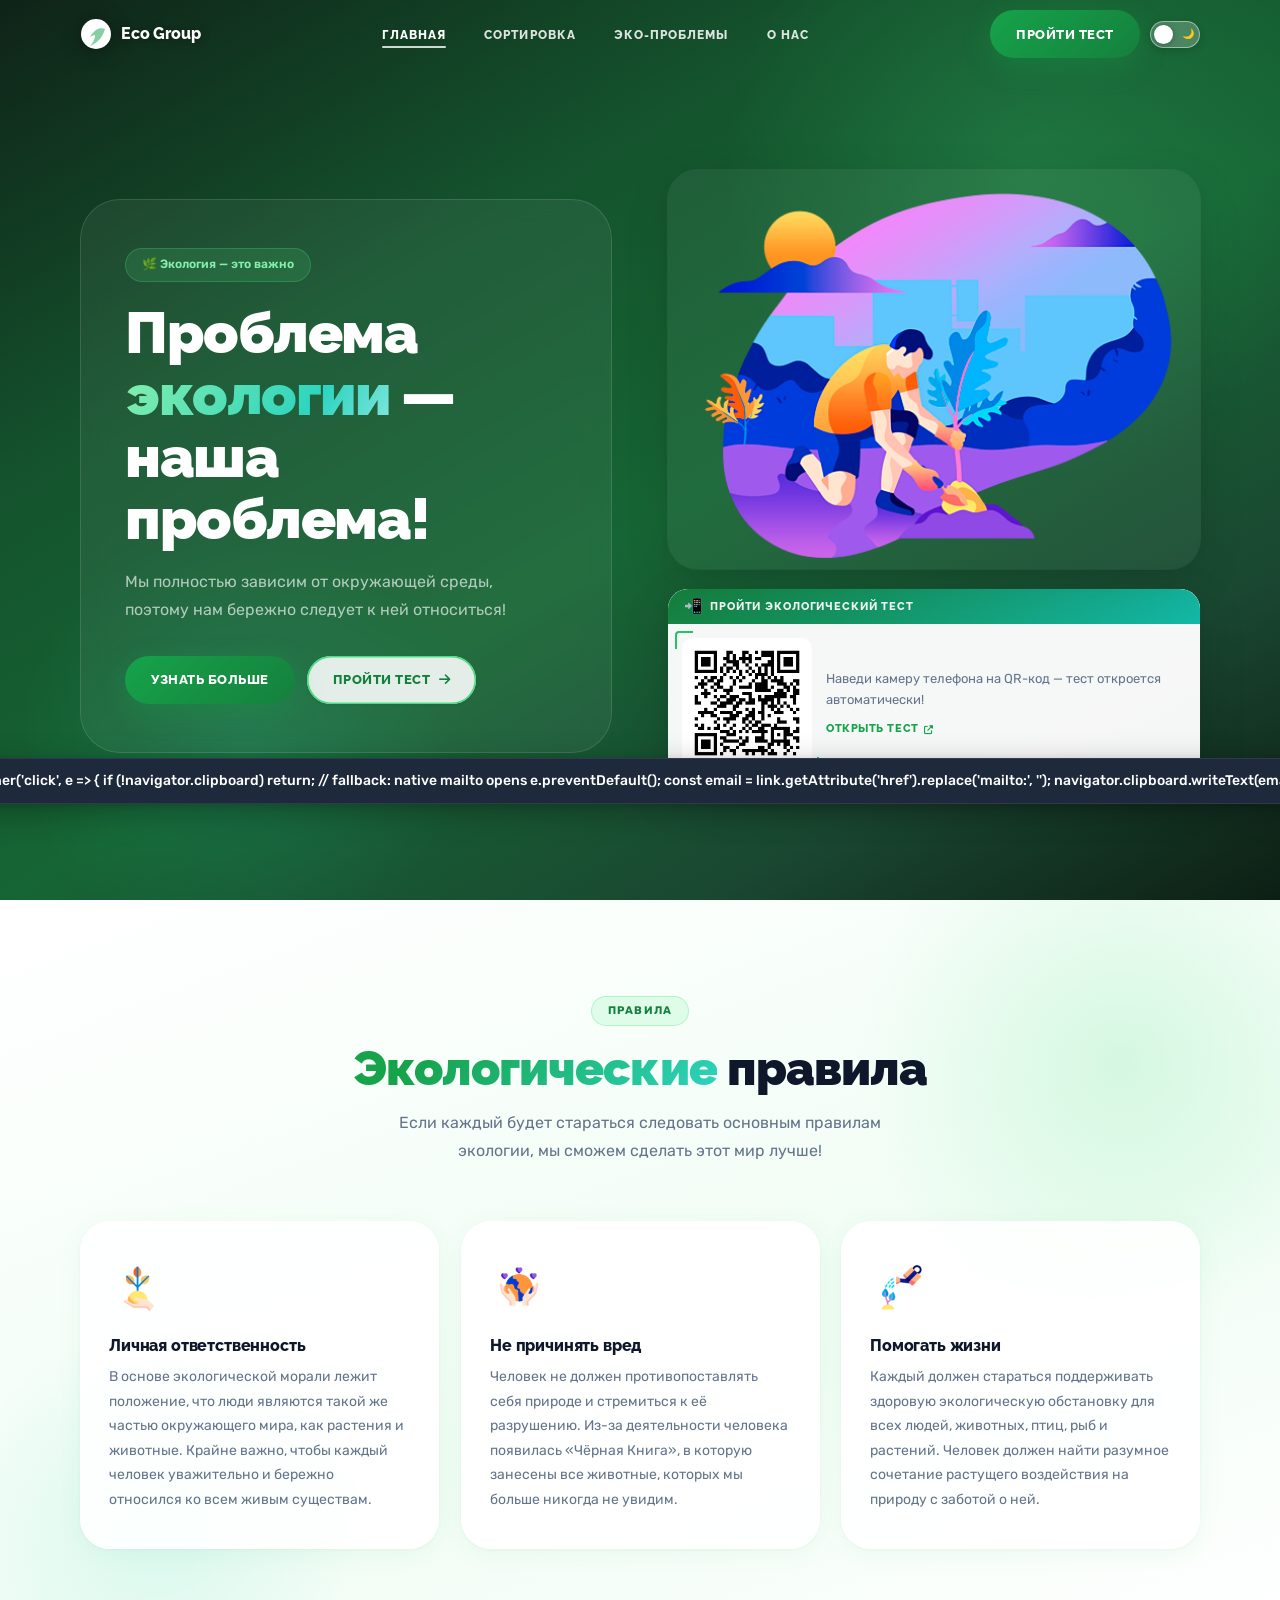
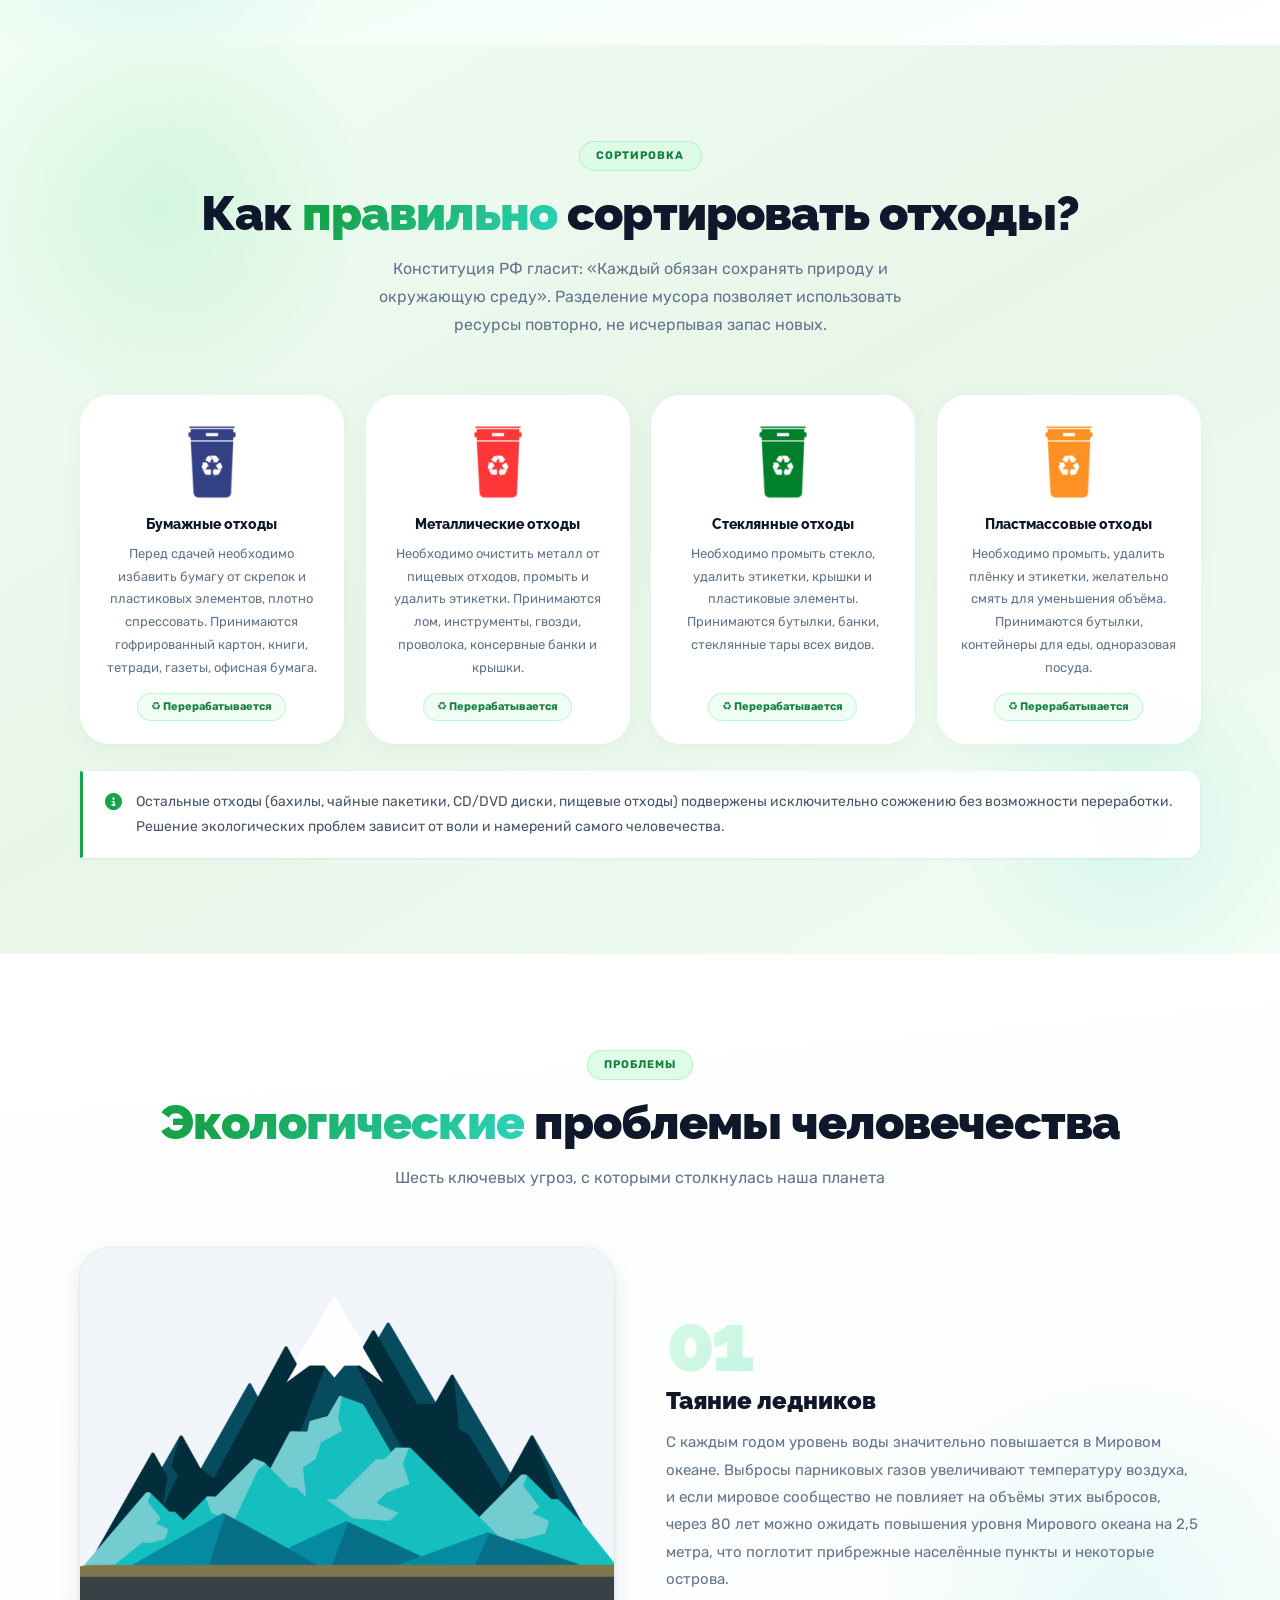
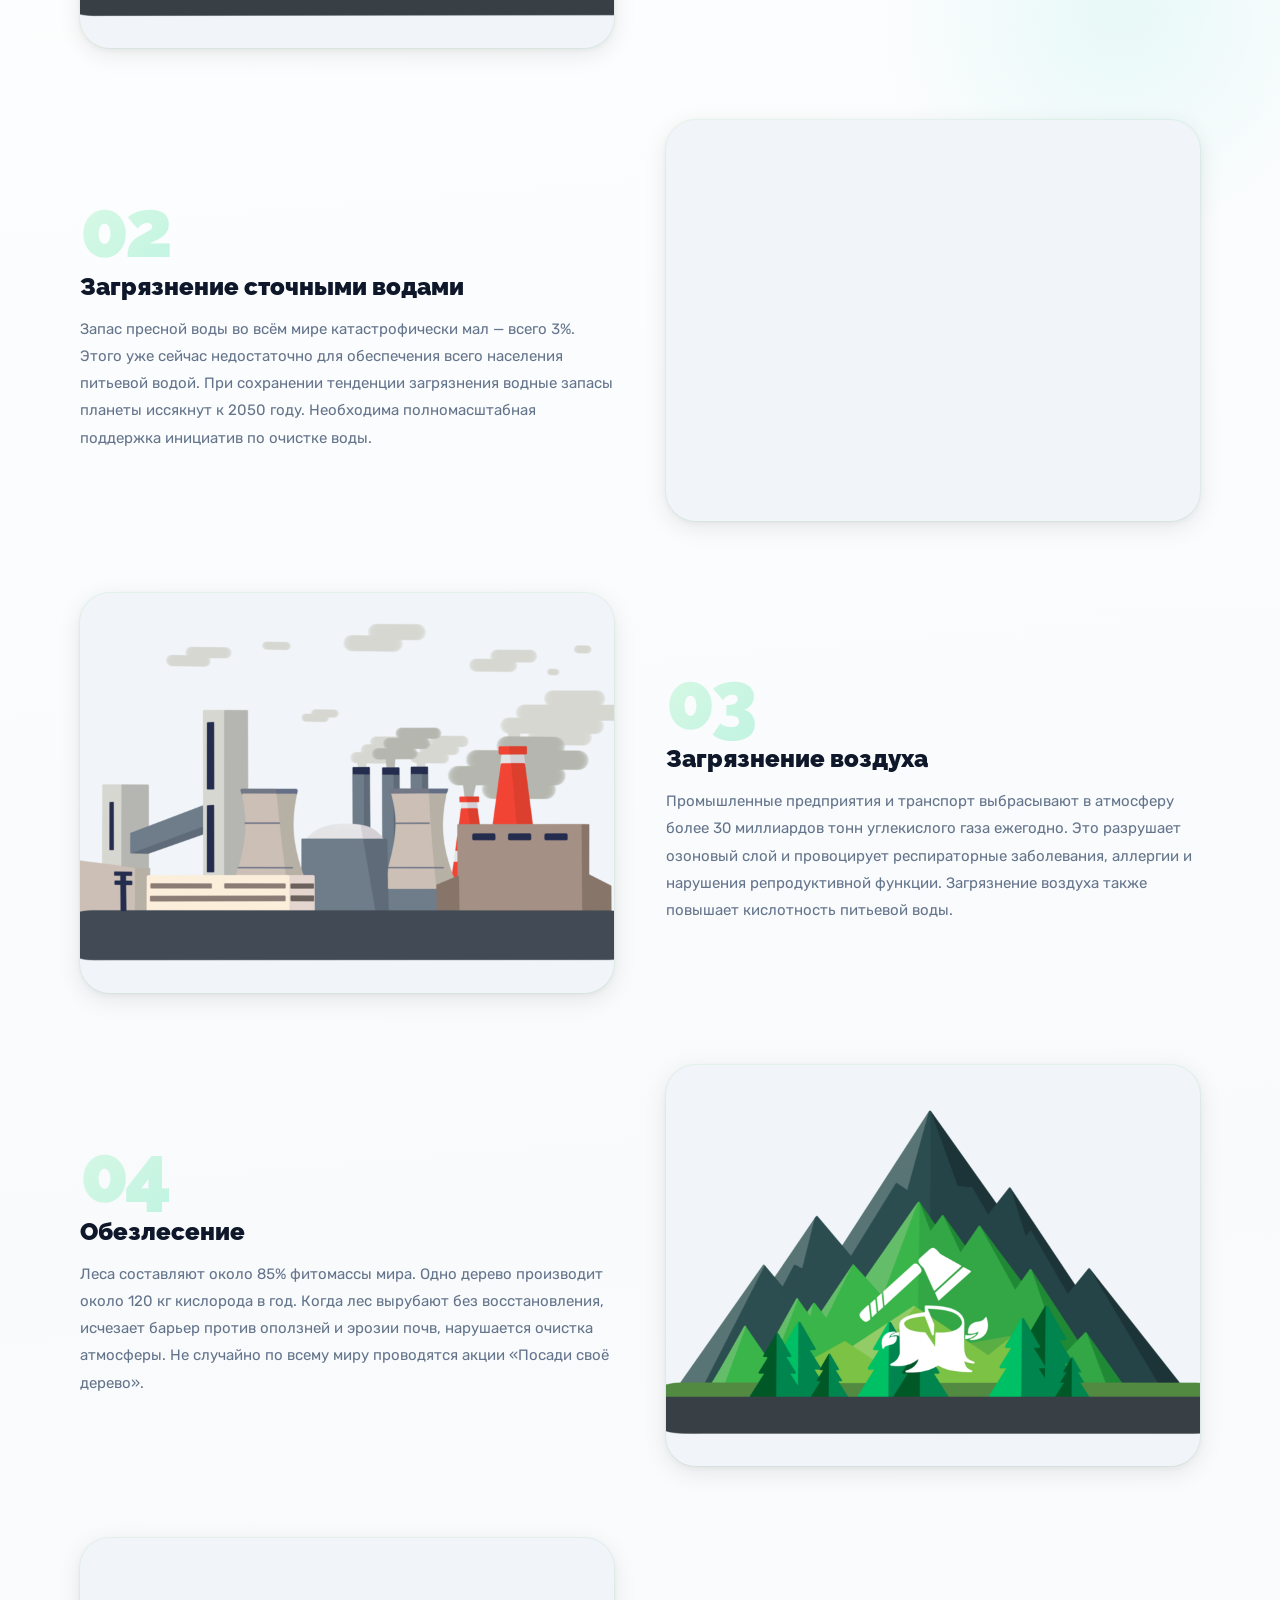
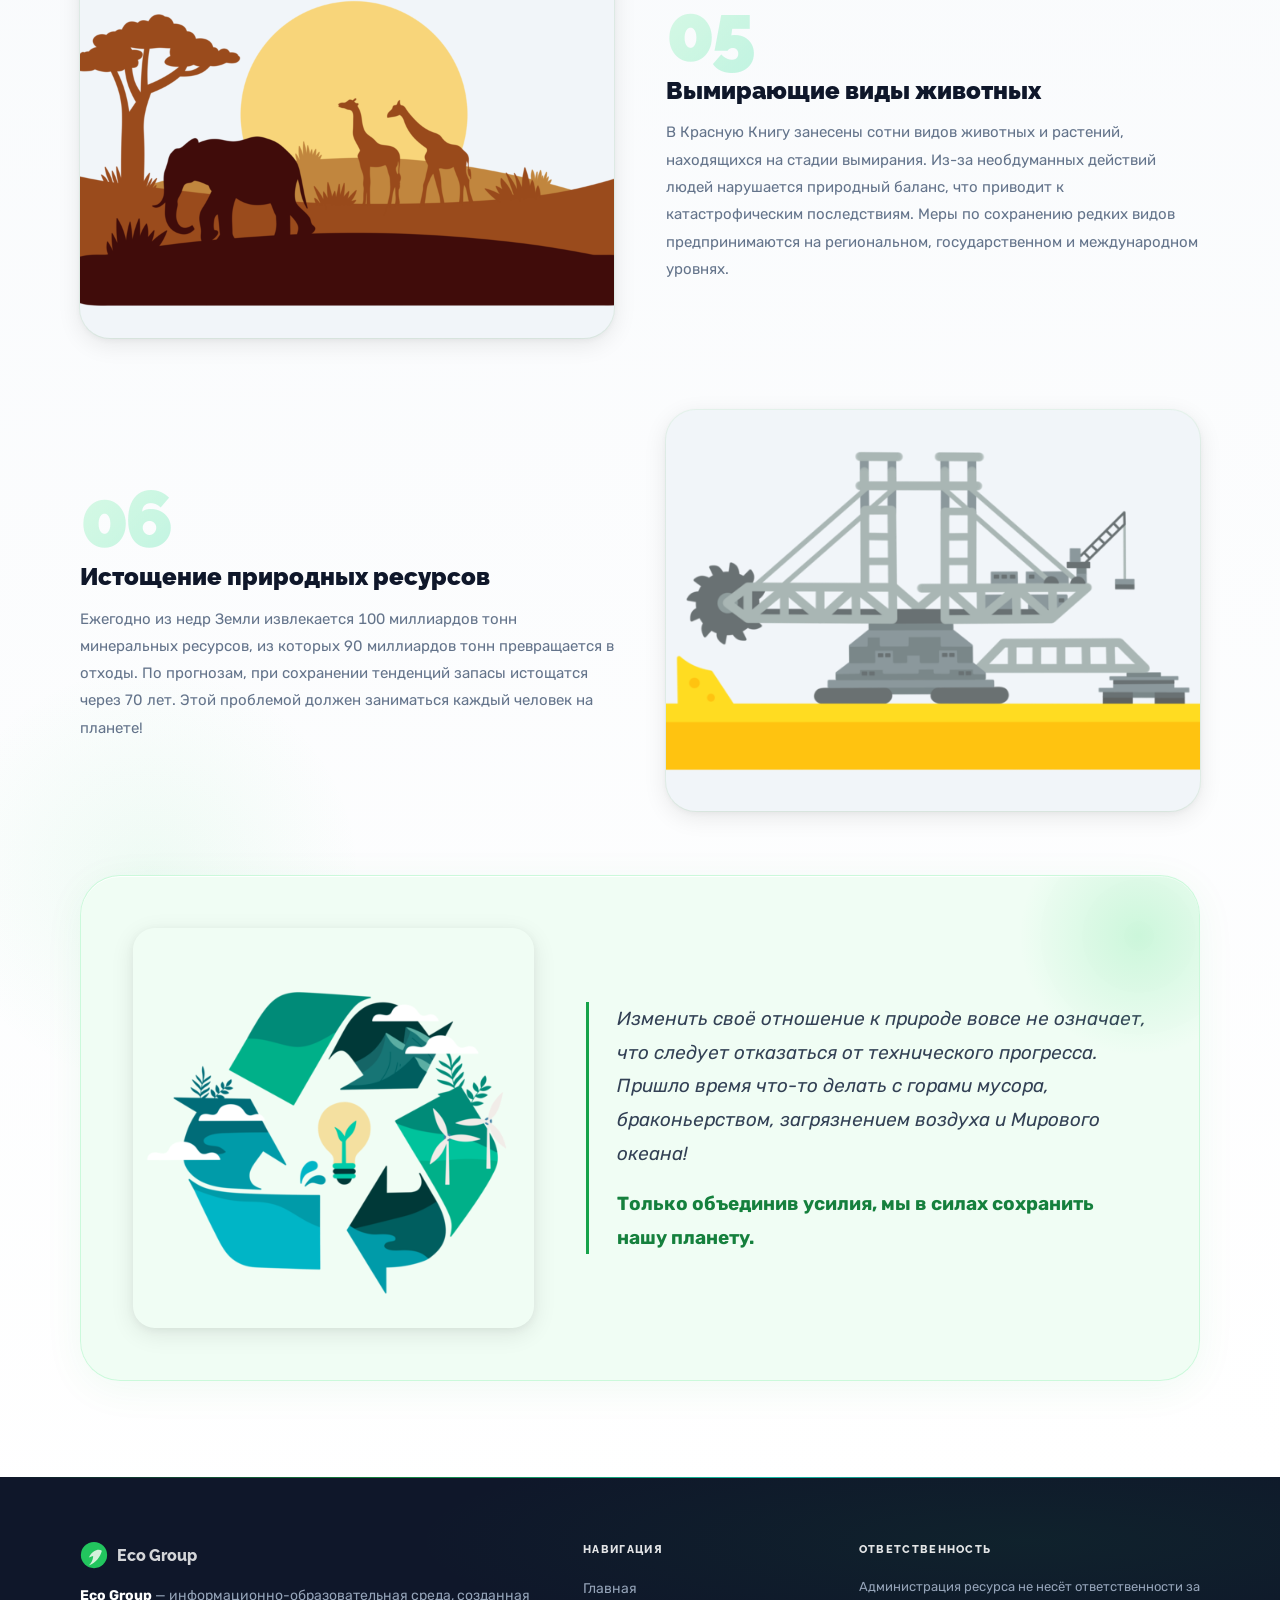
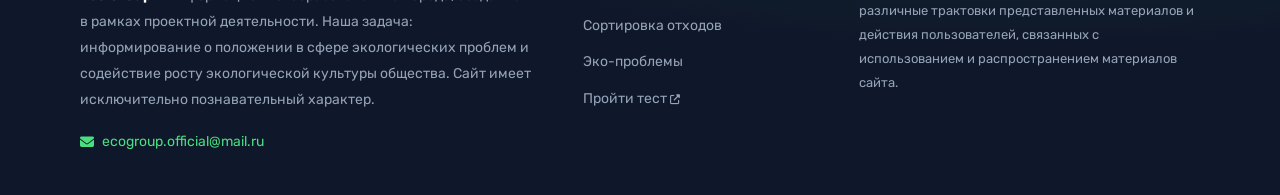
==== commit d5ded2db: "Great" ====
--- a/index.html
+++ b/index.html
@@ -3,10 +3,17 @@
 <head>
   <meta charset="UTF-8">
   <meta name="viewport" content="width=device-width, initial-scale=1.0, viewport-fit=cover">
+  <!-- Anti-FOUC: light by default, dark only if explicitly saved -->
+  <script>(function(){if(localStorage.getItem('eco-theme')==='dark')document.documentElement.classList.add('dark-theme');}());</script>
 
   <!-- Preconnect for performance -->
   <link rel="preconnect" href="https://fonts.googleapis.com">
   <link rel="preconnect" href="https://fonts.gstatic.com" crossorigin>
+  <link rel="dns-prefetch" href="https://cdnjs.cloudflare.com">
+  <link rel="dns-prefetch" href="https://unpkg.com">
+
+  <!-- Preload critical above-the-fold image -->
+  <link rel="preload" as="image" href="img/main.png">
 
   <!-- Fonts -->
   <link href="https://fonts.googleapis.com/css2?family=Rubik:wght@400;500;600&family=Raleway:wght@700;800;900&display=swap" rel="stylesheet">
@@ -58,9 +65,22 @@
   <meta name="twitter:title"      content="EcoGroup — Экология это важно">
   <meta name="twitter:description" content="Узнайте об экологических проблемах, правилах сортировки отходов и пройдите тест.">
   <meta name="twitter:image"      content="img/main.png">
+  <!-- Structured data -->
+  <script type="application/ld+json">
+  {
+    "@context": "https://schema.org",
+    "@type": "EducationalOrganization",
+    "name": "EcoGroup",
+    "description": "Информационно-образовательная среда об экологических проблемах.",
+    "url": "https://ecogroup.ru",
+    "email": "ecogroup.official@mail.ru",
+    "knowsAbout": ["экология", "сортировка отходов", "экологические проблемы"]
+  }
+  </script>
 </head>
 
 <body>
+  <a href="#ecomain" class="skip-link">Перейти к содержимому</a>
   <!-- Scroll progress indicator -->
   <div id="scrollProgress" aria-hidden="true"></div>
 
@@ -105,6 +125,16 @@
                class="btn btn--glow" target="_blank" rel="noopener noreferrer">
               Пройти тест <i class="fas fa-arrow-right"></i>
             </a>
+            <!-- Theme toggle row -->
+            <div class="menu__theme-row">
+              <span class="menu__theme-label" id="menuThemeLabel">Тёмная тема</span>
+              <label class="theme-switch" aria-label="Переключить тему">
+                <input type="checkbox" class="theme-switch__input menu-theme-sync">
+                <span class="theme-switch__track">
+                  <span class="theme-switch__thumb"></span>
+                </span>
+              </label>
+            </div>
             <a href="mailto:ecogroup.official@mail.ru" class="menu__panel-mail">
               <i class="fas fa-envelope"></i> ecogroup.official@mail.ru
             </a>
@@ -116,6 +146,12 @@
              class="btn btn--primary header__test-btn" target="_blank" rel="noopener noreferrer">
             Пройти тест
           </a>
+          <label class="theme-switch" aria-label="Переключить тему" title="Переключить тему">
+            <input type="checkbox" id="themeSwitch" class="theme-switch__input">
+            <span class="theme-switch__track">
+              <span class="theme-switch__thumb"></span>
+            </span>
+          </label>
           <button class="burger" aria-label="Открыть меню" aria-expanded="false" aria-controls="mobileMenu">
             <span class="burger__line burger__line--top"></span>
             <span class="burger__line burger__line--mid"></span>
@@ -156,7 +192,7 @@
 
           <div class="hero__media" data-aos="fade-left" data-aos-delay="150">
             <div class="hero__img-wrap">
-              <img src="img/main.png" alt="Уход за природой" loading="eager">
+              <img src="img/main.png" alt="Уход за природой" loading="eager" fetchpriority="high" decoding="sync">
             </div>
           </div>
 
@@ -167,7 +203,7 @@
             </div>
             <div class="hero__qr-body">
               <div class="hero__qr-frame">
-                <img src="img/Video.gif" alt="QR-код для теста" loading="lazy">
+                <img src="img/Video.gif" alt="QR-код для теста" loading="lazy" decoding="async">
               </div>
               <div class="hero__qr-info">
                 <p class="hero__qr-desc">Наведи камеру телефона на QR-код — тест откроется автоматически!</p>
@@ -321,7 +357,7 @@
 
             <article class="problem-item" data-aos="fade-up">
               <div class="problem-item__media">
-                <img src="img/illustration/illustration_1.png" alt="Таяние ледников" loading="lazy">
+                <img src="img/illustration/illustration_1.png" alt="Таяние ледников" loading="lazy" decoding="async">
               </div>
               <div class="problem-item__body">
                 <span class="problem-item__num">01</span>
@@ -338,13 +374,13 @@
 
             <article class="problem-item problem-item--reverse" data-aos="fade-up">
               <div class="problem-item__media">
-                <img src="img/illustration/illustration_2.png" alt="Загрязнение сточными водами" loading="lazy">
+                <img src="img/illustration/illustration_2.png" alt="Загрязнение сточными водами" loading="lazy" decoding="async">
               </div>
               <div class="problem-item__body">
                 <span class="problem-item__num">02</span>
                 <h3 class="problem-item__title">Загрязнение сточными водами</h3>
                 <p>
-                  Запас пресной воды во всём мире катастрофически мал — всего 3%. Этого уже сейчас
+                  Запас пресной воды во всём мире катастрофически мал — всего <span class="counter" data-to="3">3</span>%. Этого уже сейчас
                   недостаточно для обеспечения всего населения питьевой водой. При сохранении
                   тенденции загрязнения водные запасы планеты иссякнут к 2050 году.
                   Необходима полномасштабная поддержка инициатив по очистке воды.
@@ -354,13 +390,13 @@
 
             <article class="problem-item" data-aos="fade-up">
               <div class="problem-item__media">
-                <img src="img/illustration/illustration_3.png" alt="Загрязнение воздуха" loading="lazy">
+                <img src="img/illustration/illustration_3.png" alt="Загрязнение воздуха" loading="lazy" decoding="async">
               </div>
               <div class="problem-item__body">
                 <span class="problem-item__num">03</span>
                 <h3 class="problem-item__title">Загрязнение воздуха</h3>
                 <p>
-                  Промышленные предприятия и транспорт выбрасывают в атмосферу более 30 миллиардов
+                  Промышленные предприятия и транспорт выбрасывают в атмосферу более <span class="counter" data-to="30">30</span> миллиардов
                   тонн углекислого газа ежегодно. Это разрушает озоновый слой и провоцирует
                   респираторные заболевания, аллергии и нарушения репродуктивной функции.
                   Загрязнение воздуха также повышает кислотность питьевой воды.
@@ -370,13 +406,13 @@
 
             <article class="problem-item problem-item--reverse" data-aos="fade-up">
               <div class="problem-item__media">
-                <img src="img/illustration/illustration_4.png" alt="Обезлесение" loading="lazy">
+                <img src="img/illustration/illustration_4.png" alt="Обезлесение" loading="lazy" decoding="async">
               </div>
               <div class="problem-item__body">
                 <span class="problem-item__num">04</span>
                 <h3 class="problem-item__title">Обезлесение</h3>
                 <p>
-                  Леса составляют около 85% фитомассы мира. Одно дерево производит около
+                  Леса составляют около <span class="counter" data-to="85">85</span>% фитомассы мира. Одно дерево производит около
                   120 кг кислорода в год. Когда лес вырубают без восстановления, исчезает барьер
                   против оползней и эрозии почв, нарушается очистка атмосферы. Не случайно
                   по всему миру проводятся акции «Посади своё дерево».
@@ -386,7 +422,7 @@
 
             <article class="problem-item" data-aos="fade-up">
               <div class="problem-item__media">
-                <img src="img/illustration/illustration_5.png" alt="Вымирающие виды животных" loading="lazy">
+                <img src="img/illustration/illustration_5.png" alt="Вымирающие виды животных" loading="lazy" decoding="async">
               </div>
               <div class="problem-item__body">
                 <span class="problem-item__num">05</span>
@@ -402,13 +438,13 @@
 
             <article class="problem-item problem-item--reverse" data-aos="fade-up">
               <div class="problem-item__media">
-                <img src="img/illustration/illustration_6.png" alt="Истощение природных ресурсов" loading="lazy">
+                <img src="img/illustration/illustration_6.png" alt="Истощение природных ресурсов" loading="lazy" decoding="async">
               </div>
               <div class="problem-item__body">
                 <span class="problem-item__num">06</span>
                 <h3 class="problem-item__title">Истощение природных ресурсов</h3>
                 <p>
-                  Ежегодно из недр Земли извлекается 100 миллиардов тонн минеральных ресурсов,
+                  Ежегодно из недр Земли извлекается <span class="counter" data-to="100">100</span> миллиардов тонн минеральных ресурсов,
                   из которых 90 миллиардов тонн превращается в отходы. По прогнозам, при
                   сохранении тенденций запасы истощатся через 70 лет. Этой проблемой должен
                   заниматься каждый человек на планете!
@@ -421,7 +457,7 @@
           <!-- Conclusion -->
           <div class="problems__conclusion" data-aos="fade-up">
             <div class="problems__conclusion-img">
-              <img src="img/illustration/ecology_1.png" alt="Выводы об экологии" loading="lazy">
+              <img src="img/illustration/ecology_1.png" alt="Выводы об экологии" loading="lazy" decoding="async">
             </div>
             <blockquote class="problems__conclusion-quote">
               <p>
--- a/css/main.css
+++ b/css/main.css
@@ -60,8 +60,9 @@
 html {
   scroll-behavior: smooth;
   overflow-x: hidden;
-  /* Offset scrollIntoView for fixed header */
   scroll-padding-top: var(--header-h);
+  /* Match footer so no white gap ever appears below on mobile browsers */
+  background: var(--slate-900);
 }
 body {
   font-family: var(--font-sans);
@@ -70,6 +71,7 @@
   line-height: 1.6;
   overflow-x: hidden;
   -webkit-font-smoothing: antialiased;
+  transition: background .4s ease, color .4s ease;
 }
 a { text-decoration: none; color: inherit; }
 ul, ol { list-style: none; }
@@ -152,8 +154,22 @@
   background: linear-gradient(135deg, var(--green-600), var(--green-700));
   color: #fff;
   box-shadow: var(--shadow-green);
-}
-.btn--primary:hover { box-shadow: 0 14px 36px rgba(22,163,74,.40); filter: brightness(1.05); }
+  position: relative;
+  overflow: hidden;
+}
+.btn--primary::after {
+  content: '';
+  position: absolute;
+  top: 0; left: -80%;
+  width: 55%;
+  height: 100%;
+  background: linear-gradient(105deg, transparent, rgba(255,255,255,.26), transparent);
+  transform: skewX(-22deg);
+  transition: left .65s ease;
+  pointer-events: none;
+}
+.btn--primary:hover { box-shadow: 0 14px 36px rgba(22,163,74,.42); filter: brightness(1.06); }
+.btn--primary:hover::after { left: 160%; }
 
 .btn--outline {
   background: rgba(255,255,255,.88);
@@ -244,6 +260,7 @@
   position: fixed;
   top: 0; left: 0; right: 0;
   z-index: 200;
+  height: var(--header-h);
   /* Transparent by default */
   background: transparent;
   border-bottom: 1px solid transparent;
@@ -265,17 +282,20 @@
   border-color: rgba(134,239,172,.22);
 }
 .header.scrolled::before {
-  background: rgba(255,255,255,.62);
-  backdrop-filter: blur(20px) saturate(200%);
-  -webkit-backdrop-filter: blur(20px) saturate(200%);
-  box-shadow: 0 1px 0 rgba(22,163,74,.08), 0 4px 24px rgba(0,0,0,.06);
+  background: rgba(240,253,244,.44);
+  backdrop-filter: blur(24px) saturate(220%);
+  -webkit-backdrop-filter: blur(24px) saturate(220%);
+  box-shadow: 0 1px 0 rgba(22,163,74,.12), 0 4px 28px rgba(0,0,0,.07);
 }
 
 .header__container {
   display: flex;
   align-items: center;
+  flex-wrap: nowrap;
   gap: 20px;
   min-height: var(--header-h);
+  max-height: var(--header-h);
+  overflow: visible;
 }
 
 /* Logo — inline SVG, direct fill control (no filter, works on all devices) */
@@ -559,10 +579,17 @@
   letter-spacing: -.025em;
 }
 .hero__title span {
-  background: linear-gradient(135deg, var(--green-400) 0%, var(--teal-400) 100%);
+  background: linear-gradient(120deg, var(--green-300) 0%, var(--teal-400) 35%, #a8edea 55%, var(--green-400) 100%);
+  background-size: 220% 100%;
   -webkit-background-clip: text;
   -webkit-text-fill-color: transparent;
   background-clip: text;
+  animation: hero-shimmer 5s ease-in-out infinite;
+}
+@keyframes hero-shimmer {
+  0%   { background-position: 0% 50%; }
+  50%  { background-position: 100% 50%; }
+  100% { background-position: 0% 50%; }
 }
 
 .hero__desc {
@@ -731,12 +758,13 @@
   box-shadow: 0 4px 24px rgba(22,163,74,.06), 0 1px 4px rgba(0,0,0,.04), inset 0 1px 0 rgba(255,255,255,.95);
   display: flex;
   flex-direction: column;
+  contain: layout style paint;
   transition: transform var(--t) var(--ease-spring), box-shadow var(--t), border-color var(--t);
 }
 .rule-card:hover {
-  transform: translateY(-7px) scale(1.005);
-  box-shadow: 0 20px 52px rgba(22,163,74,.10), 0 4px 16px rgba(0,0,0,.06), inset 0 1px 0 rgba(255,255,255,.95);
-  border-color: rgba(134,239,172,.55);
+  transform: translateY(-9px) scale(1.008);
+  box-shadow: 0 24px 60px rgba(22,163,74,.14), 0 6px 20px rgba(0,0,0,.07), inset 0 1px 0 rgba(255,255,255,.98);
+  border-color: rgba(74,222,128,.65);
 }
 
 .rule-card__icon { width: 58px; height: 58px; margin-bottom: 20px; flex-shrink: 0; }
@@ -790,6 +818,7 @@
   flex-direction: column;
   align-items: center;
   text-align: center;
+  contain: layout style paint;
   transition: transform var(--t) var(--ease-spring), box-shadow var(--t), border-color var(--t);
 }
 .trash-card:hover {
@@ -888,11 +917,15 @@
   display: block;
   font-family: var(--font-display);
   font-weight: 900;
-  font-size: 76px;
+  font-size: 80px;
   line-height: 1;
-  color: var(--green-100);
-  margin-bottom: 2px;
+  background: linear-gradient(135deg, var(--green-200) 0%, var(--teal-400) 100%);
+  -webkit-background-clip: text;
+  -webkit-text-fill-color: transparent;
+  background-clip: text;
+  margin-bottom: 4px;
   letter-spacing: -.05em;
+  opacity: .55;
 }
 .problem-item__title {
   font-family: var(--font-display);
@@ -952,7 +985,15 @@
 .footer::before {
   content: '';
   position: absolute; inset: 0;
-  background: radial-gradient(ellipse 80% 60% at 80% 20%, rgba(22,163,74,.06) 0%, transparent 60%);
+  background: radial-gradient(ellipse 80% 60% at 80% 20%, rgba(22,163,74,.08) 0%, transparent 60%);
+  pointer-events: none;
+}
+/* Gradient top border */
+.footer::after {
+  content: '';
+  position: absolute; top: 0; left: 0; right: 0;
+  height: 1px;
+  background: linear-gradient(90deg, transparent 0%, var(--green-700) 30%, var(--teal-500) 60%, transparent 100%);
   pointer-events: none;
 }
 .footer__container { position: relative; z-index: 1; }
@@ -1012,68 +1053,126 @@
 /* =====================================================
    BACK-TO-TOP — minimal pill FAB
    ===================================================== */
-/* ---- Keyframes ---- */
+/* =====================================================
+   BACK-TO-TOP — world-class FAB animation
+   ===================================================== */
+
+/* Entrance: materialise from a tiny blurred dot with spring bounce */
 @keyframes btn-up-in {
-  0%   { opacity: 0; transform: translateY(28px) scale(0.72); }
-  55%  { opacity: 1; }
-  100% { opacity: 1; transform: translateY(0) scale(1); }
-}
+  0%   { opacity:0; transform:translateY(40px) scale(0.08) rotate(-45deg); filter:blur(14px); }
+  42%  { opacity:1; transform:translateY(-12px) scale(1.26) rotate(9deg);  filter:blur(0); }
+  64%  { transform:translateY(5px) scale(0.91) rotate(-4deg); }
+  80%  { transform:translateY(-4px) scale(1.06) rotate(2deg); }
+  92%  { transform:translateY(1px) scale(0.98) rotate(-0.5deg); }
+  100% { opacity:1; transform:translateY(0) scale(1) rotate(0deg); filter:blur(0); }
+}
+
+/* Exit: pop-up anticipation → implode with spiral */
 @keyframes btn-up-out {
-  0%   { opacity: 1; transform: translateY(0) scale(1); }
-  100% { opacity: 0; transform: translateY(18px) scale(0.84); }
+  0%   { opacity:1; transform:scale(1) rotate(0deg);               filter:blur(0); }
+  18%  { opacity:1; transform:translateY(-14px) scale(1.28) rotate(-12deg); filter:blur(0); }
+  45%  { opacity:.7; transform:translateY(4px) scale(0.55) rotate(22deg);  filter:blur(3px); }
+  100% { opacity:0; transform:translateY(18px) scale(0) rotate(50deg);     filter:blur(18px); }
+}
+
+/* Ring pulse that emanates outward on appearance */
+@keyframes btn-ring-out {
+  0%   { opacity:.7; transform:scale(1); }
+  100% { opacity:0;  transform:scale(2.1); }
+}
+
+/* Arrow draws itself stroke by stroke */
+@keyframes btn-arrow-draw {
+  0%   { stroke-dashoffset: 22; }
+  100% { stroke-dashoffset: 0; }
 }
 
 #buttonUp {
   position: fixed;
   bottom: 28px; right: 24px;
-  width: 46px; height: 46px;
-  background: var(--green-600);
+  width: 48px; height: 48px;
+  background: linear-gradient(145deg, var(--green-500), var(--green-700));
   color: #fff;
-  border-radius: var(--r-lg);
+  border-radius: 15px;
   display: flex;
   align-items: center;
   justify-content: center;
   z-index: 50;
-  box-shadow: var(--shadow-green), inset 0 1px 0 rgba(255,255,255,.18);
+  box-shadow: var(--shadow-green), inset 0 1px 0 rgba(255,255,255,.22);
   border: none !important;
   -webkit-tap-highlight-color: transparent;
   cursor: pointer;
-  will-change: transform, opacity;
-  /* Hidden by default — shown/hidden via JS classes */
+  will-change: transform, opacity, filter;
+  /* Hidden by default */
   opacity: 0;
   visibility: hidden;
   pointer-events: none;
-  /* Hover / active transitions */
+  /* Hover / active micro-interactions */
   transition:
     background var(--t),
     box-shadow var(--t),
-    transform var(--t) var(--ease-spring);
-}
-/* SVG arrow icon */
+    transform .28s var(--ease-spring);
+}
+
+/* Expanding ring pseudo-element */
+#buttonUp::before {
+  content: '';
+  position: absolute;
+  inset: 0;
+  border-radius: inherit;
+  border: 2px solid rgba(34,197,94,.55);
+  opacity: 0;
+  pointer-events: none;
+}
+
+/* SVG chevron — drawn on entrance */
 #buttonUp svg {
   width: 18px; height: 18px;
   stroke: #fff;
-  stroke-width: 2.2;
+  stroke-width: 2.4;
   stroke-linecap: round;
   stroke-linejoin: round;
   fill: none;
   display: block;
-}
+  stroke-dasharray: 22;
+  stroke-dashoffset: 0;
+}
+
+/* ---- Visible state ---- */
 #buttonUp.btn-up--in {
   opacity: 1;
   visibility: visible;
   pointer-events: auto;
-  animation: btn-up-in .58s var(--ease-spring) both;
-}
+  animation: btn-up-in .65s var(--ease-spring) both;
+}
+/* Ring fires slightly after button lands */
+#buttonUp.btn-up--in::before {
+  animation: btn-ring-out .7s cubic-bezier(0.2,0.8,0.4,1) .28s both;
+}
+/* Arrow draws itself */
+#buttonUp.btn-up--in svg {
+  animation: btn-arrow-draw .55s var(--ease-out) .18s both;
+}
+
+/* ---- Hiding state ---- */
 #buttonUp.btn-up--out {
-  animation: btn-up-out .32s var(--ease-ios) both;
-}
+  visibility: visible;   /* must stay visible while animating out */
+  pointer-events: none;
+  animation: btn-up-out .52s var(--ease-ios) both;
+}
+
+/* ---- Hover: slight tilt + glow ring ---- */
 #buttonUp:hover {
-  transform: translateY(-4px) scale(1.07);
-  box-shadow: 0 0 0 6px rgba(22,163,74,.15), var(--shadow-green);
-  background: var(--green-700);
-}
-#buttonUp:active { transform: scale(.93); }
+  transform: translateY(-5px) scale(1.1) rotate(-4deg);
+  box-shadow: 0 0 0 8px rgba(22,163,74,.14), var(--shadow-green);
+  background: linear-gradient(145deg, var(--green-400), var(--green-600));
+}
+
+/* ---- Press: satisfying snap ---- */
+#buttonUp:active {
+  transform: scale(0.9) rotate(6deg);
+  transition-duration: .1s;
+}
 
 /* =====================================================
    MOBILE MENU PANEL — dark forest glass
@@ -1300,13 +1399,12 @@
 
   /* More transparent frosted glass on mobile */
   .header.scrolled::before {
-    background: rgba(255,255,255,.70);
-    backdrop-filter: blur(12px) saturate(150%);
-    -webkit-backdrop-filter: blur(12px) saturate(150%);
+    background: rgba(240,253,244,.52);
+    backdrop-filter: blur(16px) saturate(180%);
+    -webkit-backdrop-filter: blur(16px) saturate(180%);
   }
 
   /* Smaller logo and burger on mobile */
-  .header__logo img { width: 28px; height: 28px; }
   .header__logo-text { font-size: 15px; }
   .burger { width: 38px; height: 38px; border-radius: 10px; }
 
@@ -1332,9 +1430,7 @@
   .hero__qr-frame img { width: 190px; height: 190px; }
   .hero__qr-info { padding: 0 16px 16px; text-align: center; align-items: center; }
   /* Smaller logo icon on mobile */
-  .header__logo .logo-icon,
-  .header__logo .logo-circle,
-  .header__logo .logo-leaf { width: 28px; height: 28px; }
+  .header__logo .logo-icon { width: 28px; height: 28px; }
 
   /* Rules */
   .rules__grid { grid-template-columns: 1fr; gap: 13px; }
@@ -1388,3 +1484,297 @@
   .btn { font-size: 12px; padding: 12px 20px; }
   .header__menu { padding: calc(var(--header-h) + 20px) 20px 40px; }
 }
+
+/* =====================================================
+   SKIP LINK — keyboard accessibility
+   ===================================================== */
+.skip-link {
+  position: fixed;
+  top: -100px;
+  left: 16px;
+  z-index: 9999;
+  background: var(--green-600);
+  color: #fff;
+  padding: 10px 20px;
+  border-radius: var(--r-full);
+  font-family: var(--font-display);
+  font-weight: 700;
+  font-size: 14px;
+  text-decoration: none;
+  transition: top .2s ease;
+}
+.skip-link:focus { top: 16px; }
+
+/* =====================================================
+   TOAST NOTIFICATION
+   ===================================================== */
+.toast {
+  position: fixed;
+  bottom: 96px; left: 50%;
+  transform: translateX(-50%) translateY(16px);
+  background: var(--slate-800);
+  color: #fff;
+  padding: 11px 22px;
+  border-radius: var(--r-full);
+  font-size: 14px;
+  font-family: var(--font-sans);
+  font-weight: 500;
+  box-shadow: 0 8px 32px rgba(0,0,0,.28), 0 2px 8px rgba(0,0,0,.12);
+  border: 1px solid rgba(255,255,255,.08);
+  opacity: 0;
+  transition: opacity .32s ease, transform .38s var(--ease-spring);
+  z-index: 9000;
+  pointer-events: none;
+  white-space: nowrap;
+}
+.toast--in {
+  opacity: 1;
+  transform: translateX(-50%) translateY(0);
+}
+
+/* =====================================================
+   ANIMATED COUNTERS
+   ===================================================== */
+.counter {
+  display: inline-block;
+  font-variant-numeric: tabular-nums;
+}
+
+/* =====================================================
+   THEME SWITCH — day/night tumbler in navbar
+   ===================================================== */
+.theme-switch {
+  position: relative;
+  display: inline-flex;
+  align-items: center;
+  flex-shrink: 0;
+  cursor: pointer;
+  z-index: 160;
+  -webkit-tap-highlight-color: transparent;
+}
+.theme-switch__input {
+  position: absolute;
+  opacity: 0;
+  width: 0; height: 0;
+  pointer-events: none;
+}
+.theme-switch__track {
+  position: relative;
+  width: 50px; height: 27px;
+  border-radius: 14px;
+  background: rgba(255,255,255,.22);
+  border: 1.5px solid rgba(255,255,255,.45);
+  backdrop-filter: blur(8px);
+  transition: background .35s ease, border-color .35s ease, box-shadow .35s ease;
+  box-shadow: 0 2px 8px rgba(0,0,0,.15);
+}
+/* Sun emoji left side */
+.theme-switch__track::before {
+  content: '☀️';
+  position: absolute;
+  left: 5px; top: 50%;
+  transform: translateY(-50%);
+  font-size: 10px;
+  line-height: 1;
+  pointer-events: none;
+  transition: opacity .3s ease;
+}
+/* Moon emoji right side */
+.theme-switch__track::after {
+  content: '🌙';
+  position: absolute;
+  right: 5px; top: 50%;
+  transform: translateY(-50%);
+  font-size: 10px;
+  line-height: 1;
+  pointer-events: none;
+  transition: opacity .3s ease;
+}
+.theme-switch__thumb {
+  position: absolute;
+  top: 3px; left: 3px;
+  width: 19px; height: 19px;
+  border-radius: 50%;
+  background: #fff;
+  box-shadow: 0 1px 6px rgba(0,0,0,.28);
+  transition: transform .38s var(--ease-spring);
+}
+/* Dark state — thumb slides right, track turns green */
+.theme-switch__input:checked ~ .theme-switch__track {
+  background: rgba(22,163,74,.75);
+  border-color: rgba(22,163,74,.9);
+  box-shadow: 0 2px 12px rgba(22,163,74,.35);
+}
+.theme-switch__input:checked ~ .theme-switch__track .theme-switch__thumb {
+  transform: translateX(23px);
+}
+/* Hover glow */
+.theme-switch:hover .theme-switch__track {
+  box-shadow: 0 2px 14px rgba(0,0,0,.25);
+}
+
+/* Scrolled header variant */
+.header.scrolled .theme-switch__track {
+  background: rgba(22,163,74,.12);
+  border-color: rgba(22,163,74,.4);
+  box-shadow: 0 1px 6px rgba(22,163,74,.12);
+}
+.header.scrolled .theme-switch__input:checked ~ .theme-switch__track {
+  background: rgba(22,163,74,.7);
+  border-color: rgba(22,163,74,.9);
+}
+
+/* Mobile menu theme row */
+.menu__theme-row {
+  display: flex;
+  align-items: center;
+  justify-content: space-between;
+  padding: 14px 18px;
+  background: rgba(255,255,255,.06);
+  border-radius: var(--r-lg);
+}
+.menu__theme-row .menu__theme-label {
+  color: rgba(255,255,255,.85);
+  font-size: 15px;
+  font-weight: 500;
+}
+/* Menu switch: larger track */
+.menu__theme-row .theme-switch__track {
+  width: 52px; height: 28px;
+  background: rgba(255,255,255,.18);
+  border-color: rgba(255,255,255,.35);
+}
+.menu__theme-row .theme-switch__thumb {
+  width: 20px; height: 20px;
+}
+.menu__theme-row .theme-switch__input:checked ~ .theme-switch__track .theme-switch__thumb {
+  transform: translateX(24px);
+}
+
+/* =====================================================
+   DARK MODE
+   ===================================================== */
+html.dark-theme {
+  --dm-bg:      #0d1117;
+  --dm-surface: #161b22;
+  --dm-card:    #1c2333;
+  --dm-border:  rgba(255,255,255,.07);
+  --dm-text:    #cdd9e5;
+  --dm-muted:   #8b949e;
+}
+html.dark-theme body {
+  background: var(--dm-bg);
+  color: var(--dm-text);
+}
+
+/* Sections */
+html.dark-theme .rules  { background: linear-gradient(160deg, #0d1f14 0%, #0f1f18 100%); }
+html.dark-theme .trash  { background: linear-gradient(160deg, #111827 0%, #0d1f14 100%); }
+html.dark-theme .problems { background: var(--dm-bg); }
+
+/* Section headings & badges */
+html.dark-theme .section-title { color: #e6edf3; }
+html.dark-theme .section-badge {
+  background: rgba(22,163,74,.18);
+  color: var(--green-400);
+  border-color: rgba(22,163,74,.3);
+}
+html.dark-theme .section-head .section-desc { color: var(--dm-muted); }
+
+/* Rule cards */
+html.dark-theme .rule-card {
+  background: var(--dm-card);
+  border-color: var(--dm-border);
+  box-shadow: 0 4px 24px rgba(0,0,0,.4);
+}
+html.dark-theme .rule-card__title { color: #e6edf3; }
+html.dark-theme .rule-card__text  { color: var(--dm-muted); }
+
+/* Trash cards */
+html.dark-theme .trash-card {
+  background: var(--dm-card);
+  border-color: var(--dm-border);
+}
+html.dark-theme .trash-card__title { color: #e6edf3; }
+html.dark-theme .trash-card__text  { color: var(--dm-muted); }
+html.dark-theme .trash__note {
+  background: rgba(22,163,74,.12);
+  color: var(--dm-text);
+  border-color: rgba(22,163,74,.25);
+}
+html.dark-theme .trash-card__tag { color: var(--green-400); }
+
+/* Problems section */
+html.dark-theme .problem-item__title { color: #e6edf3; }
+html.dark-theme .problem-item__body p { color: var(--dm-muted); }
+html.dark-theme .problem-item__num { opacity: .35; }
+html.dark-theme .problems__conclusion {
+  background: var(--dm-card);
+  border-color: var(--dm-border);
+}
+html.dark-theme .problems__conclusion-quote {
+  color: var(--dm-text);
+  border-color: var(--green-700);
+}
+html.dark-theme .problems__conclusion-quote strong { color: var(--green-400); }
+
+/* Header */
+html.dark-theme .header.scrolled::before {
+  background: rgba(13,17,23,.78);
+  backdrop-filter: blur(24px) saturate(180%);
+}
+html.dark-theme .header.scrolled .header__logo-text { color: #e6edf3; }
+html.dark-theme .header.scrolled .header__logo .logo-icon circle { fill: var(--green-500); }
+html.dark-theme .header.scrolled .menu__link { color: var(--dm-text); }
+html.dark-theme .header.scrolled .menu__link:hover { color: var(--green-400); }
+html.dark-theme .header.scrolled .menu__link--active { color: var(--green-400); }
+html.dark-theme .header.scrolled .theme-switch__track {
+  background: rgba(22,163,74,.6);
+  border-color: rgba(22,163,74,.8);
+}
+
+/* Buttons on dark */
+html.dark-theme .btn--outline {
+  background: rgba(255,255,255,.06);
+  color: var(--green-400);
+  box-shadow: inset 0 0 0 1.5px var(--green-600);
+}
+
+/* Scroll progress */
+html.dark-theme #scrollProgress {
+  background: linear-gradient(90deg, var(--green-500), var(--teal-400));
+}
+
+/* =====================================================
+   PRINT STYLES
+   ===================================================== */
+@media print {
+  .header, #buttonUp, #scrollProgress, #menuOverlay,
+  .hero__qr, .hero__cta, [data-aos="zoom-in"] { display: none !important; }
+
+  html, body { background: #fff !important; color: #000 !important; }
+
+  .hero {
+    min-height: auto;
+    background: none !important;
+    padding: 24px 0;
+  }
+  .hero__container { grid-template-columns: 1fr; }
+  .hero__media { display: none; }
+  .hero__title { color: #000; font-size: 28pt; }
+  .hero__title span { -webkit-text-fill-color: #16a34a; background: none; }
+  .hero__badge { border-color: #16a34a; }
+  .hero__desc { color: #333; }
+
+  .rules, .trash, .problems { background: none !important; }
+  .rule-card, .trash-card { box-shadow: none; border: 1px solid #ccc; break-inside: avoid; }
+  .rule-card__text, .trash-card__text, .problem-item__body p { color: #444; }
+
+  .footer { background: none !important; color: #000 !important; border-top: 1px solid #ccc; }
+  .footer__logo-text, .footer__about, .footer__nav a,
+  .footer__disclaimer, .footer__col-title { color: #000 !important; }
+
+  a[href]:after { content: " (" attr(href) ")"; font-size: 10pt; color: #666; }
+  a[href^="#"]:after,
+  a[href^="mailto:"]:after { content: ""; }
+}
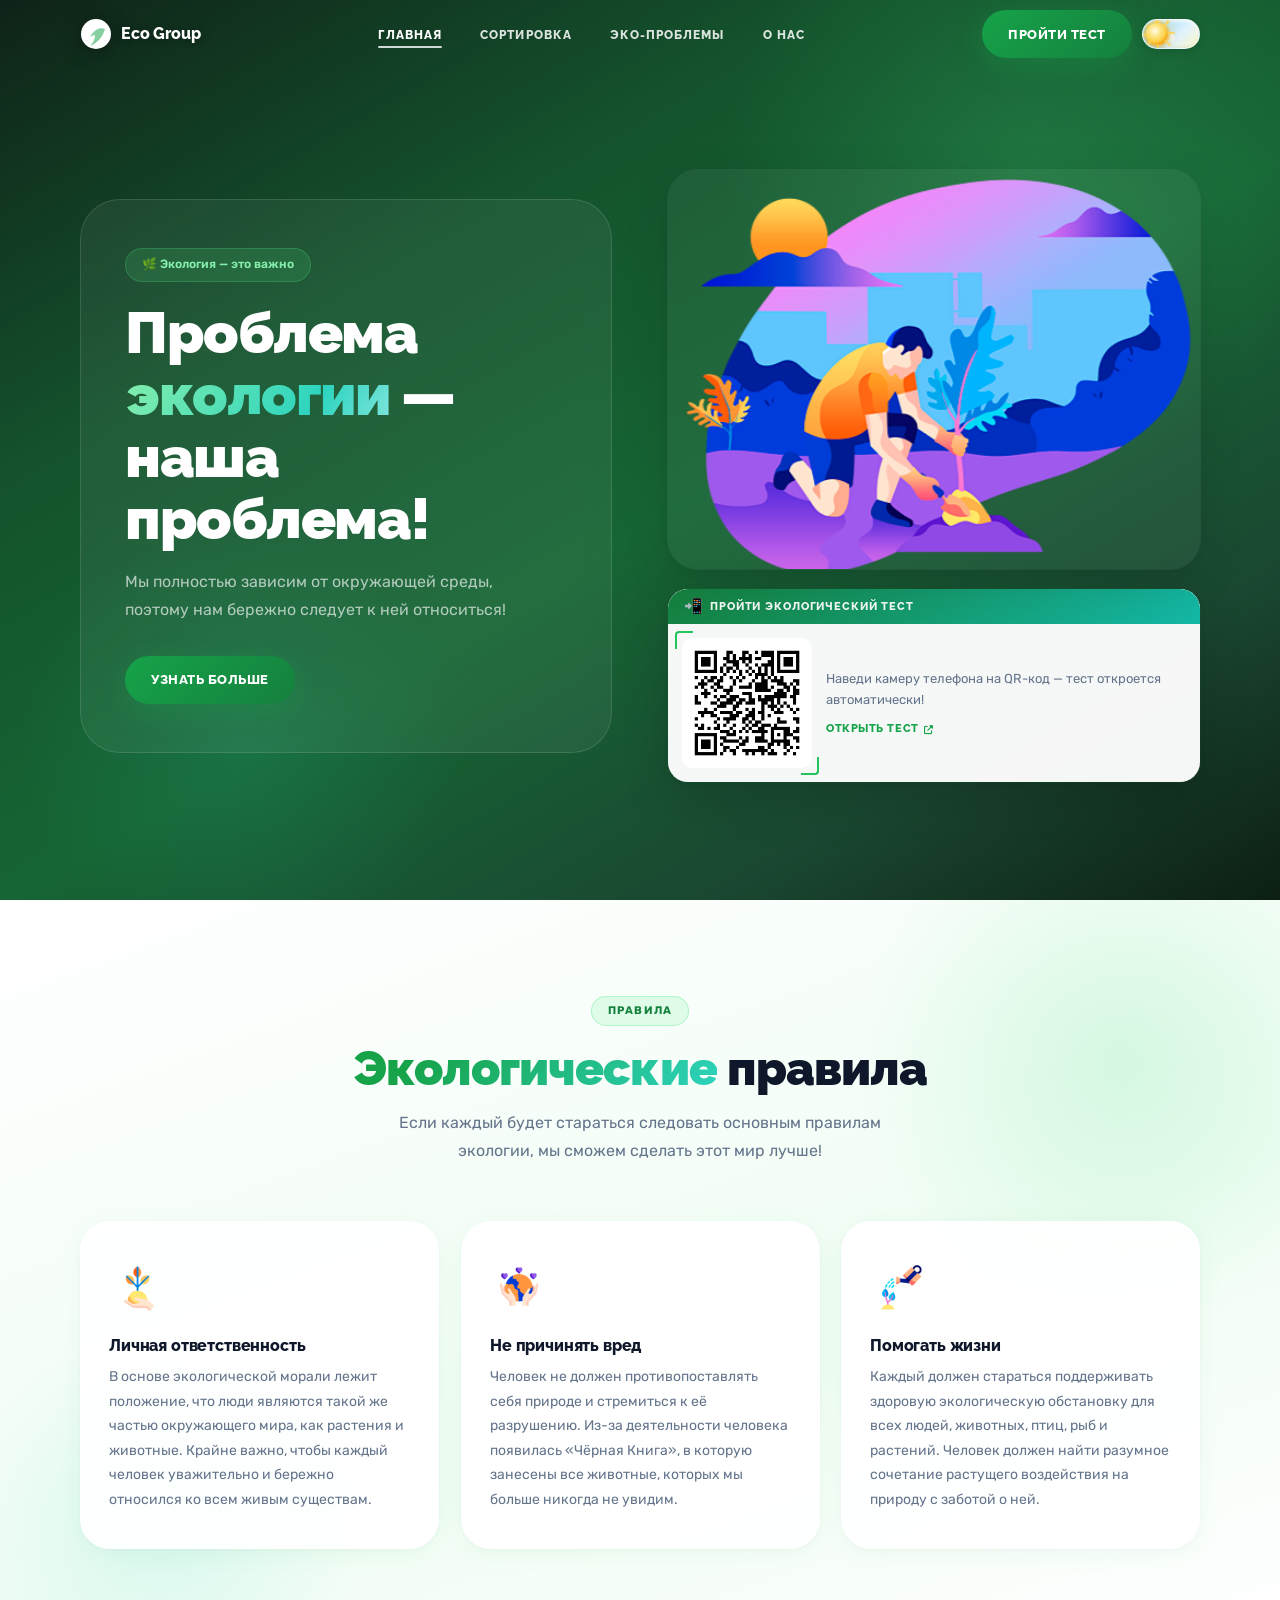
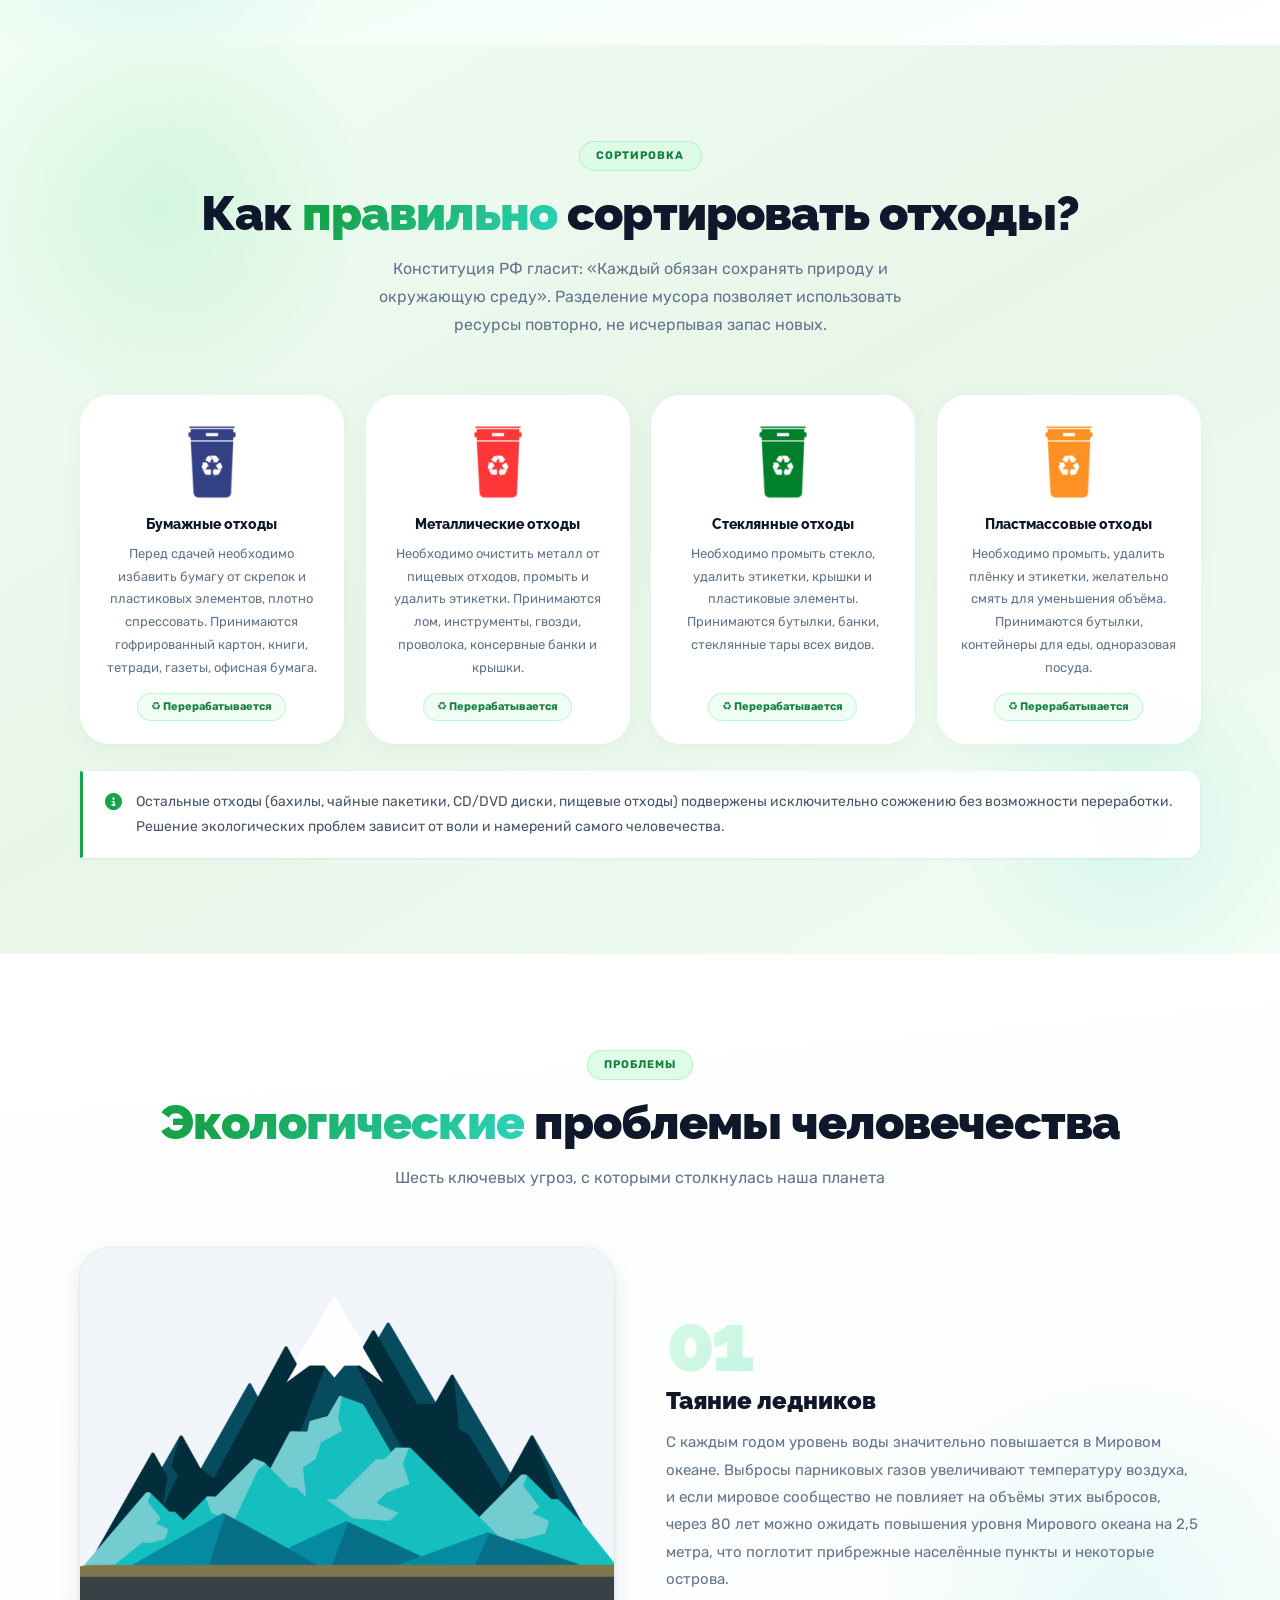
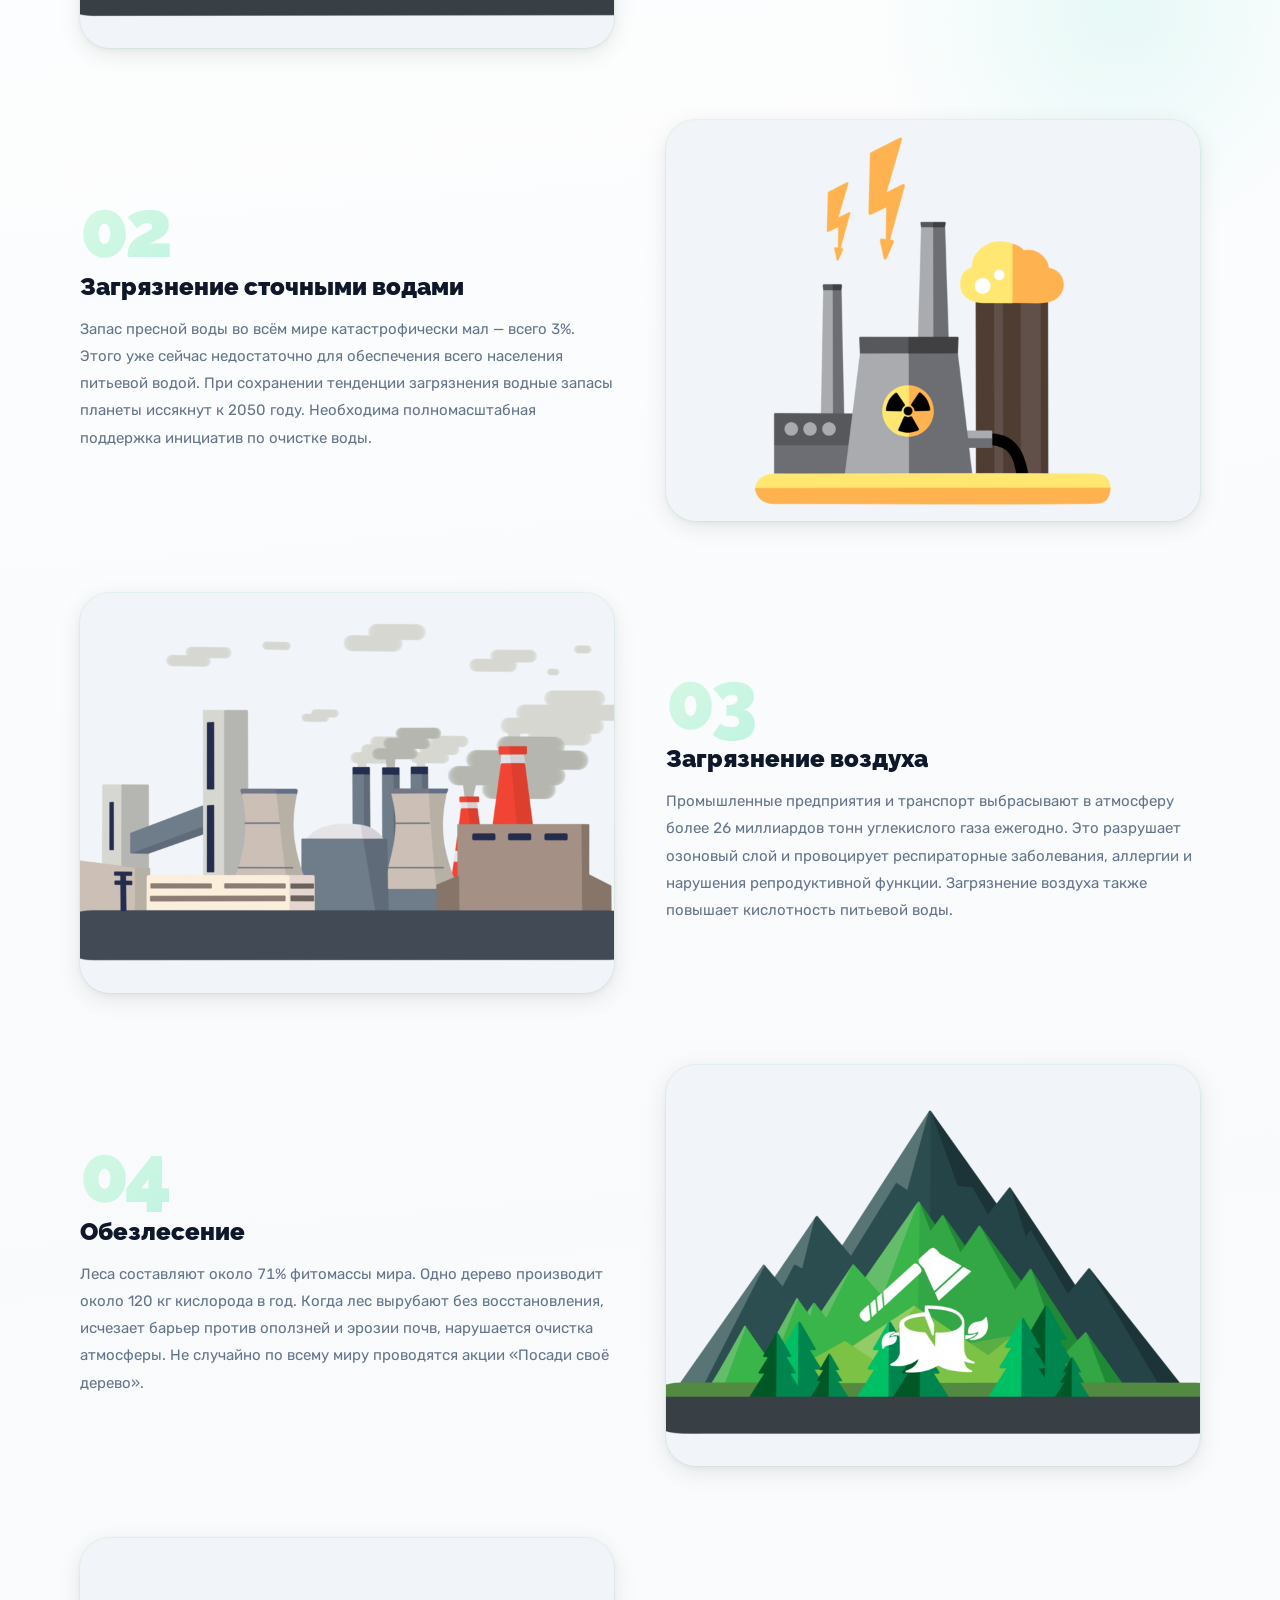
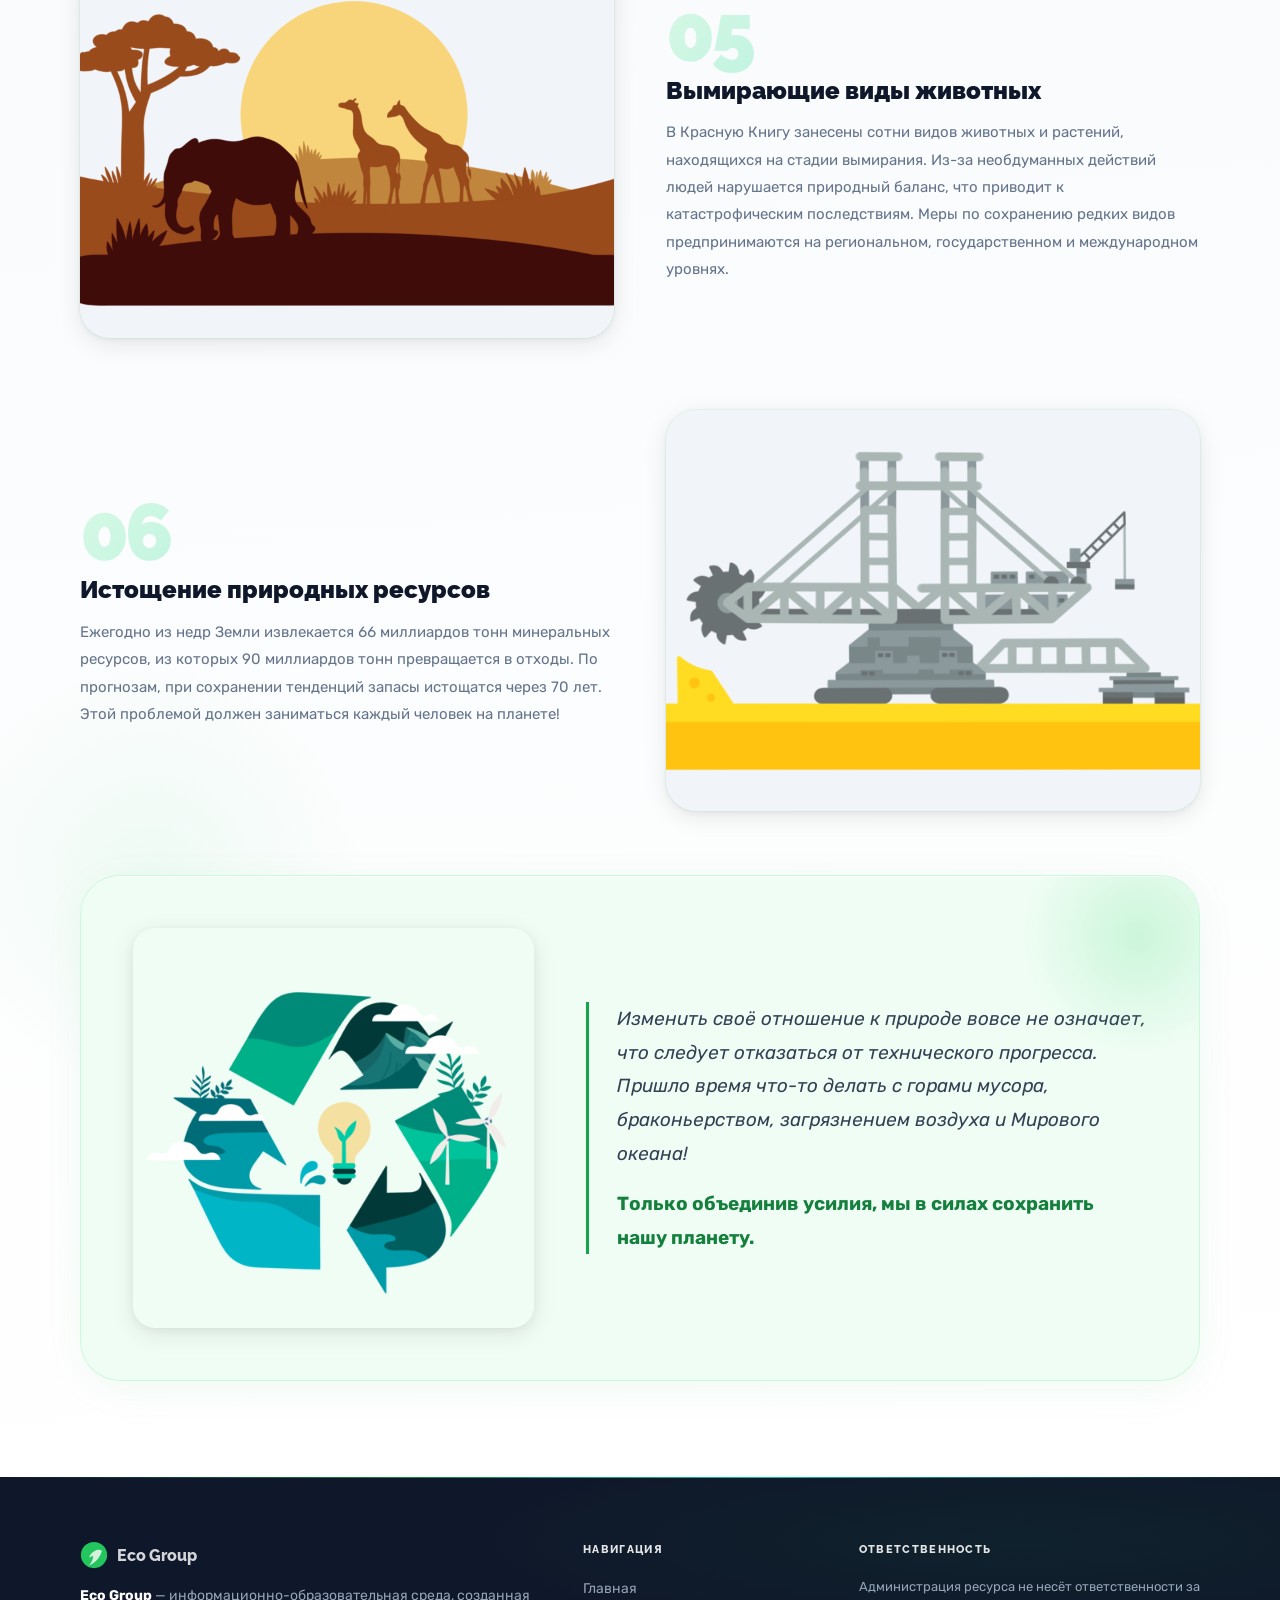
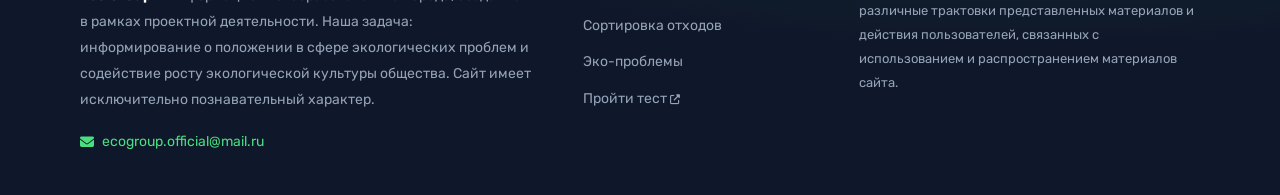
==== commit 47c628bb: "Added theme changes and new animations. A number of bugs have been fixed." ====
--- a/index.html
+++ b/index.html
@@ -88,8 +88,10 @@
 
     <!-- ========== BACK TO TOP ========== -->
     <button id="buttonUp" aria-label="Наверх">
-      <svg viewBox="0 0 18 18" aria-hidden="true">
-        <polyline points="3,12 9,6 15,12"/>
+      <span class="btn-up__glow"    aria-hidden="true"></span>
+      <span class="btn-up__shimmer" aria-hidden="true"></span>
+      <svg viewBox="0 0 20 20" aria-hidden="true">
+        <polyline points="4,14 10,7 16,14"/>
       </svg>
     </button>
 
@@ -125,16 +127,6 @@
                class="btn btn--glow" target="_blank" rel="noopener noreferrer">
               Пройти тест <i class="fas fa-arrow-right"></i>
             </a>
-            <!-- Theme toggle row -->
-            <div class="menu__theme-row">
-              <span class="menu__theme-label" id="menuThemeLabel">Тёмная тема</span>
-              <label class="theme-switch" aria-label="Переключить тему">
-                <input type="checkbox" class="theme-switch__input menu-theme-sync">
-                <span class="theme-switch__track">
-                  <span class="theme-switch__thumb"></span>
-                </span>
-              </label>
-            </div>
             <a href="mailto:ecogroup.official@mail.ru" class="menu__panel-mail">
               <i class="fas fa-envelope"></i> ecogroup.official@mail.ru
             </a>
@@ -149,7 +141,10 @@
           <label class="theme-switch" aria-label="Переключить тему" title="Переключить тему">
             <input type="checkbox" id="themeSwitch" class="theme-switch__input">
             <span class="theme-switch__track">
-              <span class="theme-switch__thumb"></span>
+              <span class="theme-switch__sky"   aria-hidden="true"></span>
+              <span class="theme-switch__thumb">
+                <span class="theme-switch__rays" aria-hidden="true"></span>
+              </span>
             </span>
           </label>
           <button class="burger" aria-label="Открыть меню" aria-expanded="false" aria-controls="mobileMenu">
@@ -182,10 +177,6 @@
             <div class="hero__cta">
               <a href="#ecotrash" class="btn btn--primary">
                 Узнать больше
-              </a>
-              <a href="https://forms.yandex.ru/u/6435616ef47e731347977ffd/"
-                 class="btn btn--outline" target="_blank" rel="noopener noreferrer">
-                Пройти тест <i class="fas fa-arrow-right"></i>
               </a>
             </div>
           </div>
--- a/css/main.css
+++ b/css/main.css
@@ -69,7 +69,8 @@
   color: var(--slate-700);
   background: #fff;
   line-height: 1.6;
-  overflow-x: hidden;
+  /* overflow-x намеренно не задан: html { overflow-x: hidden } пробрасывает клиппинг
+     на viewport. Любой overflow на body создаёт второй scroll-контейнер. */
   -webkit-font-smoothing: antialiased;
   transition: background .4s ease, color .4s ease;
 }
@@ -208,7 +209,8 @@
    ===================================================== */
 section {
   position: relative;
-  overflow: hidden;
+  overflow: hidden;   /* fallback for old Safari */
+  overflow: clip;     /* clips decorative blobs without capturing scroll events */
   isolation: isolate;
 }
 
@@ -1051,91 +1053,145 @@
 }
 
 /* =====================================================
-   BACK-TO-TOP — minimal pill FAB
-   ===================================================== */
-/* =====================================================
-   BACK-TO-TOP — world-class FAB animation
-   ===================================================== */
-
-/* Entrance: materialise from a tiny blurred dot with spring bounce */
+   BACK-TO-TOP — Glassmorphism Premium FAB
+   ===================================================== */
+
+/* Spring entrance with overshoot */
 @keyframes btn-up-in {
-  0%   { opacity:0; transform:translateY(40px) scale(0.08) rotate(-45deg); filter:blur(14px); }
-  42%  { opacity:1; transform:translateY(-12px) scale(1.26) rotate(9deg);  filter:blur(0); }
-  64%  { transform:translateY(5px) scale(0.91) rotate(-4deg); }
-  80%  { transform:translateY(-4px) scale(1.06) rotate(2deg); }
-  92%  { transform:translateY(1px) scale(0.98) rotate(-0.5deg); }
-  100% { opacity:1; transform:translateY(0) scale(1) rotate(0deg); filter:blur(0); }
-}
-
-/* Exit: pop-up anticipation → implode with spiral */
+  0%   { opacity: 0;   transform: translateY(30px) scale(0.60); }
+  55%  { opacity: 1;   transform: translateY(-9px) scale(1.12); }
+  75%  { opacity: 1;   transform: translateY(4px)  scale(0.96); }
+  90%  { opacity: 1;   transform: translateY(-2px) scale(1.02); }
+  100% { opacity: 1;   transform: translateY(0)    scale(1);    }
+}
+
+/* Natural hide */
 @keyframes btn-up-out {
-  0%   { opacity:1; transform:scale(1) rotate(0deg);               filter:blur(0); }
-  18%  { opacity:1; transform:translateY(-14px) scale(1.28) rotate(-12deg); filter:blur(0); }
-  45%  { opacity:.7; transform:translateY(4px) scale(0.55) rotate(22deg);  filter:blur(3px); }
-  100% { opacity:0; transform:translateY(18px) scale(0) rotate(50deg);     filter:blur(18px); }
-}
-
-/* Ring pulse that emanates outward on appearance */
-@keyframes btn-ring-out {
-  0%   { opacity:.7; transform:scale(1); }
-  100% { opacity:0;  transform:scale(2.1); }
-}
-
-/* Arrow draws itself stroke by stroke */
-@keyframes btn-arrow-draw {
-  0%   { stroke-dashoffset: 22; }
-  100% { stroke-dashoffset: 0; }
+  from { opacity: 1; transform: translateY(0)   scale(1);    filter: blur(0); }
+  to   { opacity: 0; transform: translateY(14px) scale(0.84); filter: blur(3px); }
+}
+
+/* Click launch: warm flash → rocket up → dissolve */
+@keyframes btn-up-launch {
+  0%   { opacity: 1; transform: translateY(0)     scale(1);    filter: brightness(1)   blur(0px) saturate(1);   }
+  18%  { opacity: 1; transform: translateY(0)     scale(1.18); filter: brightness(2.4) blur(0px) saturate(1.6); }
+  40%  { opacity: 1; transform: translateY(-16px) scale(1.08); filter: brightness(2.8) blur(0px) saturate(2);   }
+  100% { opacity: 0; transform: translateY(-100px) scale(0.35); filter: brightness(5)  blur(10px) saturate(2);  }
+}
+
+/* Gold dust shimmer slow drift */
+@keyframes dust-drift {
+  0%   { opacity: 0.55; background-position: 10% 90%; }
+  50%  { opacity: 1; }
+  100% { opacity: 0.55; background-position: 90% 10%; }
+}
+
+/* Shimmer stripe sweep */
+@keyframes shimmer-sweep {
+  0%   { transform: translateX(-180%) skewX(-18deg); opacity: 0; }
+  10%  { opacity: 1; }
+  90%  { opacity: 1; }
+  100% { transform: translateX(280%)  skewX(-18deg); opacity: 0; }
 }
 
 #buttonUp {
   position: fixed;
   bottom: 28px; right: 24px;
-  width: 48px; height: 48px;
-  background: linear-gradient(145deg, var(--green-500), var(--green-700));
-  color: #fff;
-  border-radius: 15px;
+  width: 52px; height: 52px;
+  border-radius: 18px;
+
+  /* Multi-layer glassmorphism */
+  background:
+    radial-gradient(ellipse at 28% 22%, rgba(134,239,172,.28) 0%, transparent 55%),
+    radial-gradient(ellipse at 72% 78%, rgba(16,185,129,.20) 0%, transparent 50%),
+    linear-gradient(148deg,
+      rgba(34,197,94,.48)  0%,
+      rgba(22,163,74,.55) 45%,
+      rgba(5,150,105,.62) 100%);
+  backdrop-filter: blur(28px) saturate(210%) brightness(1.06);
+  -webkit-backdrop-filter: blur(28px) saturate(210%) brightness(1.06);
+
+  /* Glass border */
+  border: 1.5px solid rgba(255,255,255,.32) !important;
+
+  /* Volumetric depth — 4-layer shadow stack */
+  box-shadow:
+    0  2px  6px  rgba(0,0,0,.18),
+    0  6px 20px  rgba(0,0,0,.14),
+    0 14px 44px  rgba(0,0,0,.10),
+    0 28px 70px  rgba(0,0,0,.07),
+    inset 0  2px  4px rgba(255,255,255,.42),
+    inset 0 -2px  8px rgba(0,0,0,.22),
+    inset 0  0   22px rgba(134,239,172,.14);
+
   display: flex;
   align-items: center;
   justify-content: center;
+  overflow: hidden;
   z-index: 50;
-  box-shadow: var(--shadow-green), inset 0 1px 0 rgba(255,255,255,.22);
-  border: none !important;
+  cursor: pointer;
   -webkit-tap-highlight-color: transparent;
-  cursor: pointer;
   will-change: transform, opacity, filter;
-  /* Hidden by default */
+
   opacity: 0;
   visibility: hidden;
   pointer-events: none;
-  /* Hover / active micro-interactions */
+
   transition:
-    background var(--t),
-    box-shadow var(--t),
-    transform .28s var(--ease-spring);
-}
-
-/* Expanding ring pseudo-element */
-#buttonUp::before {
-  content: '';
+    transform .34s cubic-bezier(.34,1.56,.64,1),
+    box-shadow .30s ease,
+    border-color .30s ease;
+}
+
+/* Volumetric inner glow + gold-dust radials */
+.btn-up__glow {
   position: absolute;
   inset: 0;
   border-radius: inherit;
-  border: 2px solid rgba(34,197,94,.55);
-  opacity: 0;
+  background:
+    radial-gradient(circle at 38% 32%, rgba(253,224,71,.26) 0%, transparent 52%),
+    radial-gradient(circle at 74% 68%, rgba(134,239,172,.20) 0%, transparent 48%),
+    radial-gradient(circle at 55% 55%, rgba(253,186,116,.10) 0%, transparent 60%);
+  background-size: 200% 200%;
+  animation: dust-drift 6s ease-in-out infinite alternate;
   pointer-events: none;
 }
 
-/* SVG chevron — drawn on entrance */
+/* Shimmer sweep stripe */
+.btn-up__shimmer {
+  position: absolute;
+  inset: 0;
+  border-radius: inherit;
+  overflow: hidden;
+  pointer-events: none;
+}
+.btn-up__shimmer::after {
+  content: '';
+  position: absolute;
+  top: -25%; left: 0;
+  width: 42%; height: 150%;
+  background: linear-gradient(90deg,
+    transparent 0%,
+    rgba(255,255,255,.48) 50%,
+    transparent 100%);
+  animation: shimmer-sweep 5s ease-in-out 0.8s infinite;
+}
+
+/* SVG arrow — glowing white with gold drop-shadow */
 #buttonUp svg {
-  width: 18px; height: 18px;
-  stroke: #fff;
-  stroke-width: 2.4;
+  position: relative;
+  z-index: 1;
+  width: 20px; height: 20px;
+  stroke: rgba(255,255,255,.97);
+  stroke-width: 2.6;
   stroke-linecap: round;
   stroke-linejoin: round;
   fill: none;
   display: block;
-  stroke-dasharray: 22;
-  stroke-dashoffset: 0;
+  filter:
+    drop-shadow(0 1px 2px rgba(0,0,0,.40))
+    drop-shadow(0 0 8px rgba(253,224,71,.35))
+    drop-shadow(0 0 16px rgba(134,239,172,.25));
 }
 
 /* ---- Visible state ---- */
@@ -1143,35 +1199,41 @@
   opacity: 1;
   visibility: visible;
   pointer-events: auto;
-  animation: btn-up-in .65s var(--ease-spring) both;
-}
-/* Ring fires slightly after button lands */
-#buttonUp.btn-up--in::before {
-  animation: btn-ring-out .7s cubic-bezier(0.2,0.8,0.4,1) .28s both;
-}
-/* Arrow draws itself */
-#buttonUp.btn-up--in svg {
-  animation: btn-arrow-draw .55s var(--ease-out) .18s both;
-}
-
-/* ---- Hiding state ---- */
+  animation: btn-up-in .62s cubic-bezier(.34,1.56,.64,1) both;
+}
+
+/* ---- Natural hide state ---- */
 #buttonUp.btn-up--out {
-  visibility: visible;   /* must stay visible while animating out */
+  visibility: visible;
   pointer-events: none;
-  animation: btn-up-out .52s var(--ease-ios) both;
-}
-
-/* ---- Hover: slight tilt + glow ring ---- */
+  animation: btn-up-out .28s ease-in both;
+}
+
+/* ---- Launch (click) ---- */
+#buttonUp.btn-up--launch {
+  visibility: visible;
+  pointer-events: none;
+  animation: btn-up-launch .58s cubic-bezier(.4,0,.8,.6) both;
+}
+
+/* ---- Hover ---- */
 #buttonUp:hover {
-  transform: translateY(-5px) scale(1.1) rotate(-4deg);
-  box-shadow: 0 0 0 8px rgba(22,163,74,.14), var(--shadow-green);
-  background: linear-gradient(145deg, var(--green-400), var(--green-600));
-}
-
-/* ---- Press: satisfying snap ---- */
+  transform: translateY(-5px) scale(1.08);
+  border-color: rgba(255,255,255,.52) !important;
+  box-shadow:
+    0 0 0 8px rgba(22,163,74,.15),
+    0  4px 12px  rgba(0,0,0,.20),
+    0 10px 32px  rgba(0,0,0,.16),
+    0 20px 56px  rgba(0,0,0,.12),
+    inset 0  2px  4px rgba(255,255,255,.50),
+    inset 0 -2px  8px rgba(0,0,0,.24),
+    inset 0  0   30px rgba(134,239,172,.20);
+}
+
+/* ---- Press ---- */
 #buttonUp:active {
-  transform: scale(0.9) rotate(6deg);
-  transition-duration: .1s;
+  transform: scale(0.92) translateY(1px);
+  transition-duration: .09s;
 }
 
 /* =====================================================
@@ -1456,8 +1518,8 @@
   .footer { padding: 44px 0 28px; }
 
   /* Back to top */
-  #buttonUp { bottom: calc(16px + env(safe-area-inset-bottom, 0px)); right: 14px; width: 44px; height: 44px; }
-  #buttonUp svg { width: 16px; height: 16px; }
+  #buttonUp { bottom: calc(16px + env(safe-area-inset-bottom, 0px)); right: 14px; width: 46px; height: 46px; border-radius: 15px; }
+  #buttonUp svg { width: 18px; height: 18px; }
 }
 
 /* ---- Small phones ≤428px ---- */
@@ -1541,8 +1603,31 @@
 }
 
 /* =====================================================
-   THEME SWITCH — day/night tumbler in navbar
-   ===================================================== */
+   THEME SWITCH — Ultra-Premium Day/Night Orb
+   ===================================================== */
+
+/* Sun rays spin */
+@keyframes sun-spin {
+  to { transform: rotate(360deg); }
+}
+/* Star twinkle */
+@keyframes star-twinkle {
+  0%,100% { opacity: .4; transform: scale(.9); }
+  50%      { opacity: 1;  transform: scale(1.3); }
+}
+/* Burst ripple on toggle */
+@keyframes ts-burst {
+  0%   { box-shadow: 0 0 0   0px rgba(251,191,36,.55), inset 0 0 0 0 rgba(251,191,36,.0); }
+  45%  { box-shadow: 0 0 0  10px rgba(251,191,36,.18), inset 0 0 0 0 rgba(251,191,36,.0); }
+  100% { box-shadow: 0 0 0  18px rgba(251,191,36,.0),  inset 0 0 0 0 rgba(251,191,36,.0); }
+}
+@keyframes ts-burst-dark {
+  0%   { box-shadow: 0 0 0   0px rgba(147,197,253,.55); }
+  45%  { box-shadow: 0 0 0  10px rgba(147,197,253,.18); }
+  100% { box-shadow: 0 0 0  18px rgba(147,197,253,.0); }
+}
+
+/* ---- Label ---- */
 .theme-switch {
   position: relative;
   display: inline-flex;
@@ -1552,103 +1637,256 @@
   z-index: 160;
   -webkit-tap-highlight-color: transparent;
 }
+
+/* ---- Invisible native checkbox (full area, pointer-events on) ---- */
 .theme-switch__input {
   position: absolute;
+  inset: 0;
   opacity: 0;
-  width: 0; height: 0;
-  pointer-events: none;
-}
+  cursor: pointer;
+  margin: 0;
+  width: 100%;
+  height: 100%;
+  z-index: 1;
+}
+
+/* ---- Track: the sky ---- */
 .theme-switch__track {
   position: relative;
-  width: 50px; height: 27px;
-  border-radius: 14px;
-  background: rgba(255,255,255,.22);
-  border: 1.5px solid rgba(255,255,255,.45);
-  backdrop-filter: blur(8px);
-  transition: background .35s ease, border-color .35s ease, box-shadow .35s ease;
-  box-shadow: 0 2px 8px rgba(0,0,0,.15);
-}
-/* Sun emoji left side */
-.theme-switch__track::before {
-  content: '☀️';
+  width: 58px; height: 30px;
+  border-radius: 15px;
+  overflow: hidden;
+
+  /* Day sky */
+  background: linear-gradient(135deg,
+    #7dd3fc  0%,
+    #bae6fd 35%,
+    #e0f2fe 62%,
+    #fef9c3 100%);
+
+  border: 1.5px solid rgba(255,255,255,.60);
+  backdrop-filter: blur(12px) saturate(150%);
+  -webkit-backdrop-filter: blur(12px) saturate(150%);
+
+  box-shadow:
+    0 2px 10px rgba(0,0,0,.12),
+    inset 0  1.5px 3px rgba(255,255,255,.75),
+    inset 0 -1.5px 3px rgba(0,0,0,.06);
+
+  transition:
+    background   .50s ease,
+    border-color .50s ease,
+    box-shadow   .50s ease;
+}
+
+/* ---- Sky layer: stars + clouds ---- */
+.theme-switch__sky {
   position: absolute;
-  left: 5px; top: 50%;
-  transform: translateY(-50%);
-  font-size: 10px;
-  line-height: 1;
+  inset: 0;
+  border-radius: inherit;
   pointer-events: none;
-  transition: opacity .3s ease;
-}
-/* Moon emoji right side */
-.theme-switch__track::after {
-  content: '🌙';
+}
+
+/* Tiny stars (hidden in day, glowing at night) */
+.theme-switch__sky::after {
+  content: '';
   position: absolute;
-  right: 5px; top: 50%;
-  transform: translateY(-50%);
-  font-size: 10px;
-  line-height: 1;
+  inset: 0;
+  background:
+    radial-gradient(circle, rgba(255,255,255,.95) .8px, transparent .8px) 10px  7px,
+    radial-gradient(circle, rgba(255,255,255,.75) .6px, transparent .6px) 24px 15px,
+    radial-gradient(circle, rgba(255,255,255,.90) .7px, transparent .7px) 36px  6px,
+    radial-gradient(circle, rgba(255,255,255,.60) .5px, transparent .5px) 46px 18px,
+    radial-gradient(circle, rgba(255,255,255,.85) .7px, transparent .7px)  5px 19px;
+  background-size: auto;
+  background-repeat: no-repeat;
+  opacity: 0;
+  transition: opacity .55s ease .1s;
+  animation: star-twinkle 2.8s ease-in-out .6s infinite;
+}
+
+/* Fluffy cloud (day only, fades at night) */
+.theme-switch__sky::before {
+  content: '';
+  position: absolute;
+  bottom: 5px; left: 5px;
+  width: 16px; height: 6px;
+  border-radius: 5px;
+  background: rgba(255,255,255,.72);
+  box-shadow: 10px -3px 0 1px rgba(255,255,255,.55);
+  opacity: 1;
+  transition: opacity .4s ease;
   pointer-events: none;
-  transition: opacity .3s ease;
-}
+}
+
+/* ---- Thumb: the celestial orb ---- */
 .theme-switch__thumb {
   position: absolute;
   top: 3px; left: 3px;
-  width: 19px; height: 19px;
+  width: 22px; height: 22px;
   border-radius: 50%;
-  background: #fff;
-  box-shadow: 0 1px 6px rgba(0,0,0,.28);
-  transition: transform .38s var(--ease-spring);
-}
-/* Dark state — thumb slides right, track turns green */
+  z-index: 2;
+
+  /* Sun: warm golden orb */
+  background: radial-gradient(circle at 40% 36%,
+    #fffbeb  0%,
+    #fde68a 28%,
+    #fcd34d 52%,
+    #f59e0b 76%,
+    #d97706 100%);
+
+  box-shadow:
+    0 0 0  2px rgba(251,191,36,.38),
+    0 0 10px rgba(251,191,36,.70),
+    0 0 20px rgba(251,191,36,.32),
+    0 2px  5px rgba(0,0,0,.22);
+
+  transition:
+    transform    .46s cubic-bezier(.34,1.56,.64,1),
+    background   .40s ease,
+    box-shadow   .40s ease;
+
+  will-change: transform;
+}
+
+/* ---- Sun rays: conic-gradient starburst, masked to ring ---- */
+.theme-switch__rays {
+  position: absolute;
+  inset: -7px;
+  border-radius: 50%;
+  background: conic-gradient(
+    rgba(253,211,77,.80)  0deg   8deg, transparent   8deg  37deg,
+    rgba(253,211,77,.80) 37deg  45deg, transparent  45deg  82deg,
+    rgba(253,211,77,.80) 82deg  90deg, transparent  90deg 127deg,
+    rgba(253,211,77,.80) 127deg 135deg, transparent 135deg 172deg,
+    rgba(253,211,77,.80) 172deg 180deg, transparent 180deg 217deg,
+    rgba(253,211,77,.80) 217deg 225deg, transparent 225deg 262deg,
+    rgba(253,211,77,.80) 262deg 270deg, transparent 270deg 307deg,
+    rgba(253,211,77,.80) 307deg 315deg, transparent 315deg 352deg,
+    rgba(253,211,77,.80) 352deg 360deg
+  );
+  /* Mask: only show the outer ring, hide center (thumb is visible underneath) */
+  -webkit-mask: radial-gradient(transparent 38%, black 40%);
+  mask:         radial-gradient(transparent 38%, black 40%);
+  animation: sun-spin 10s linear infinite;
+  opacity: 1;
+  transition: opacity .30s ease;
+  pointer-events: none;
+}
+
+/* ================================================================
+   DARK STATE
+   ================================================================ */
+/* Night sky */
 .theme-switch__input:checked ~ .theme-switch__track {
-  background: rgba(22,163,74,.75);
-  border-color: rgba(22,163,74,.9);
-  box-shadow: 0 2px 12px rgba(22,163,74,.35);
-}
+  background: linear-gradient(135deg,
+    #0f172a  0%,
+    #1e1b4b 42%,
+    #312e81 72%,
+    #1e1b4b 100%);
+  border-color: rgba(147,197,253,.28);
+  box-shadow:
+    0 2px 12px rgba(0,0,0,.45),
+    inset 0  1.5px 3px rgba(147,197,253,.12),
+    inset 0 -1.5px 3px rgba(0,0,0,.30);
+}
+
+/* Stars fade in */
+.theme-switch__input:checked ~ .theme-switch__track .theme-switch__sky::after {
+  opacity: 1;
+}
+
+/* Cloud fades out */
+.theme-switch__input:checked ~ .theme-switch__track .theme-switch__sky::before {
+  opacity: 0;
+}
+
+/* Thumb slides right + becomes moon */
 .theme-switch__input:checked ~ .theme-switch__track .theme-switch__thumb {
-  transform: translateX(23px);
-}
-/* Hover glow */
+  transform: translateX(28px);
+
+  /* Moon: cool silver with crescent inset shadow */
+  background: radial-gradient(circle at 62% 38%,
+    #f8fafc  0%,
+    #e2e8f0 38%,
+    #cbd5e1 62%,
+    #94a3b8 100%);
+
+  box-shadow:
+    0 0 0  2px rgba(186,230,253,.28),
+    0 0 10px rgba(147,197,253,.62),
+    0 0 22px rgba(99,179,237,.28),
+    0 2px  5px rgba(0,0,0,.32),
+    /* Crescent: dark inset circle offset top-right */
+    inset -5px -2px 0 rgba(10,14,40,.72);
+}
+
+/* Sun rays disappear */
+.theme-switch__input:checked ~ .theme-switch__track .theme-switch__thumb .theme-switch__rays {
+  opacity: 0;
+  animation-play-state: paused;
+}
+
+/* ================================================================
+   INTERACTIONS
+   ================================================================ */
+/* Hover — sun glows warmer */
 .theme-switch:hover .theme-switch__track {
-  box-shadow: 0 2px 14px rgba(0,0,0,.25);
-}
-
-/* Scrolled header variant */
+  border-color: rgba(255,255,255,.80);
+  box-shadow:
+    0 4px 14px rgba(0,0,0,.16),
+    inset 0 1.5px 3px rgba(255,255,255,.85),
+    inset 0 -1.5px 3px rgba(0,0,0,.08);
+}
+.theme-switch:hover .theme-switch__thumb {
+  box-shadow:
+    0 0 0  3px rgba(251,191,36,.50),
+    0 0 14px rgba(251,191,36,.80),
+    0 0 28px rgba(251,191,36,.38),
+    0 2px  5px rgba(0,0,0,.24);
+}
+
+/* Hover dark — moon glows cooler */
+.theme-switch:hover .theme-switch__input:checked ~ .theme-switch__track {
+  border-color: rgba(147,197,253,.50);
+}
+.theme-switch__input:checked ~ .theme-switch__track:hover .theme-switch__thumb,
+.theme-switch:hover .theme-switch__input:checked ~ .theme-switch__track .theme-switch__thumb {
+  box-shadow:
+    0 0 0  3px rgba(186,230,253,.38),
+    0 0 14px rgba(147,197,253,.78),
+    0 0 28px rgba(99,179,237,.38),
+    0 2px  5px rgba(0,0,0,.35),
+    inset -5px -2px 0 rgba(10,14,40,.72);
+}
+
+/* Press squish */
+.theme-switch:active .theme-switch__thumb {
+  transform: scale(0.86);
+}
+.theme-switch:has(.theme-switch__input:checked):active .theme-switch__thumb {
+  transform: translateX(28px) scale(0.86);
+}
+
+/* Burst ripple on toggle (class added via JS) */
+.theme-switch--burst .theme-switch__track {
+  animation: ts-burst .55s ease-out;
+}
+html.dark-theme .theme-switch--burst .theme-switch__track {
+  animation: ts-burst-dark .55s ease-out;
+}
+
+/* ---- Scrolled header — adapt to white bg ---- */
 .header.scrolled .theme-switch__track {
-  background: rgba(22,163,74,.12);
-  border-color: rgba(22,163,74,.4);
-  box-shadow: 0 1px 6px rgba(22,163,74,.12);
+  background: linear-gradient(135deg, #bae6fd, #e0f2fe 60%, #fef9c3);
+  border-color: rgba(14,165,233,.32);
+  box-shadow:
+    0 1px 8px rgba(0,0,0,.10),
+    inset 0 1px 2px rgba(255,255,255,.80);
 }
 .header.scrolled .theme-switch__input:checked ~ .theme-switch__track {
-  background: rgba(22,163,74,.7);
-  border-color: rgba(22,163,74,.9);
-}
-
-/* Mobile menu theme row */
-.menu__theme-row {
-  display: flex;
-  align-items: center;
-  justify-content: space-between;
-  padding: 14px 18px;
-  background: rgba(255,255,255,.06);
-  border-radius: var(--r-lg);
-}
-.menu__theme-row .menu__theme-label {
-  color: rgba(255,255,255,.85);
-  font-size: 15px;
-  font-weight: 500;
-}
-/* Menu switch: larger track */
-.menu__theme-row .theme-switch__track {
-  width: 52px; height: 28px;
-  background: rgba(255,255,255,.18);
-  border-color: rgba(255,255,255,.35);
-}
-.menu__theme-row .theme-switch__thumb {
-  width: 20px; height: 20px;
-}
-.menu__theme-row .theme-switch__input:checked ~ .theme-switch__track .theme-switch__thumb {
-  transform: translateX(24px);
+  background: linear-gradient(135deg, #0f172a, #1e1b4b 42%, #312e81 72%, #1e1b4b);
+  border-color: rgba(147,197,253,.35);
 }
 
 /* =====================================================
@@ -1728,10 +1966,7 @@
 html.dark-theme .header.scrolled .menu__link { color: var(--dm-text); }
 html.dark-theme .header.scrolled .menu__link:hover { color: var(--green-400); }
 html.dark-theme .header.scrolled .menu__link--active { color: var(--green-400); }
-html.dark-theme .header.scrolled .theme-switch__track {
-  background: rgba(22,163,74,.6);
-  border-color: rgba(22,163,74,.8);
-}
+/* theme-switch dark state handled inline via :checked selectors */
 
 /* Buttons on dark */
 html.dark-theme .btn--outline {
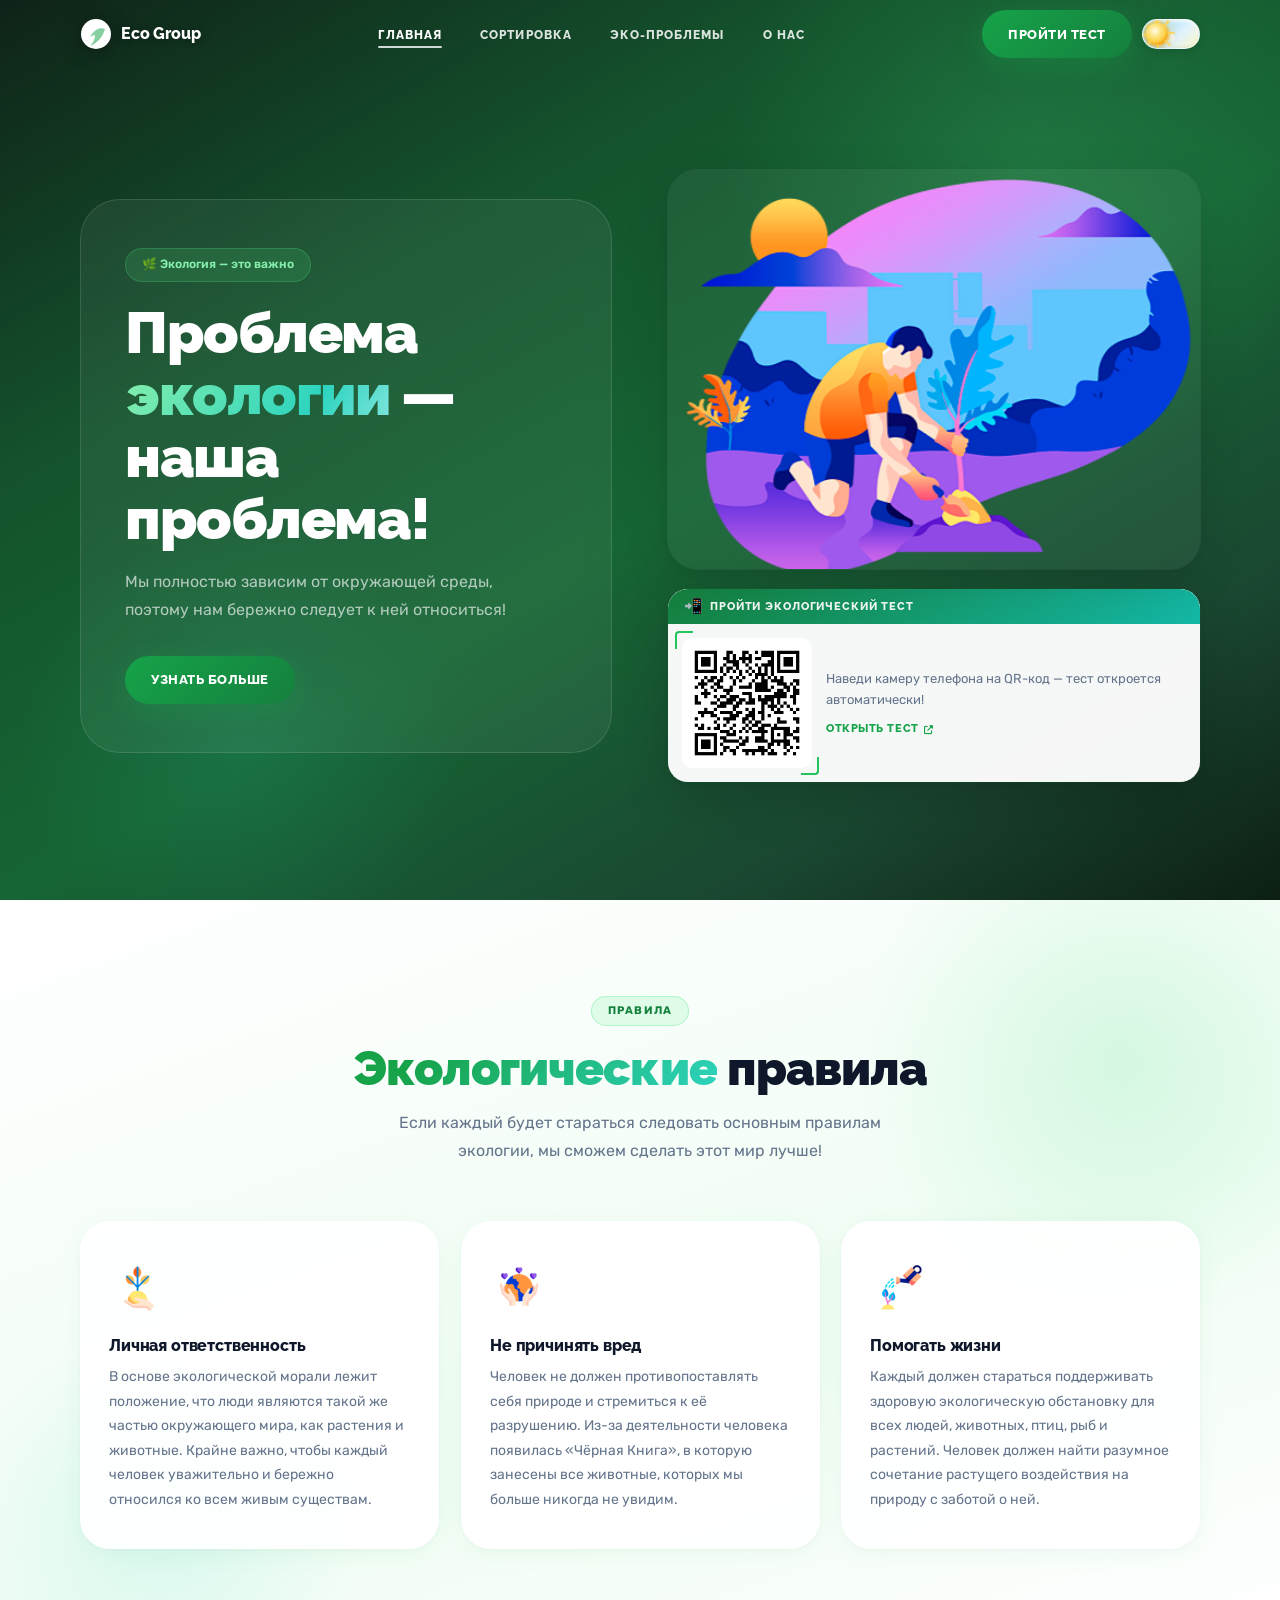
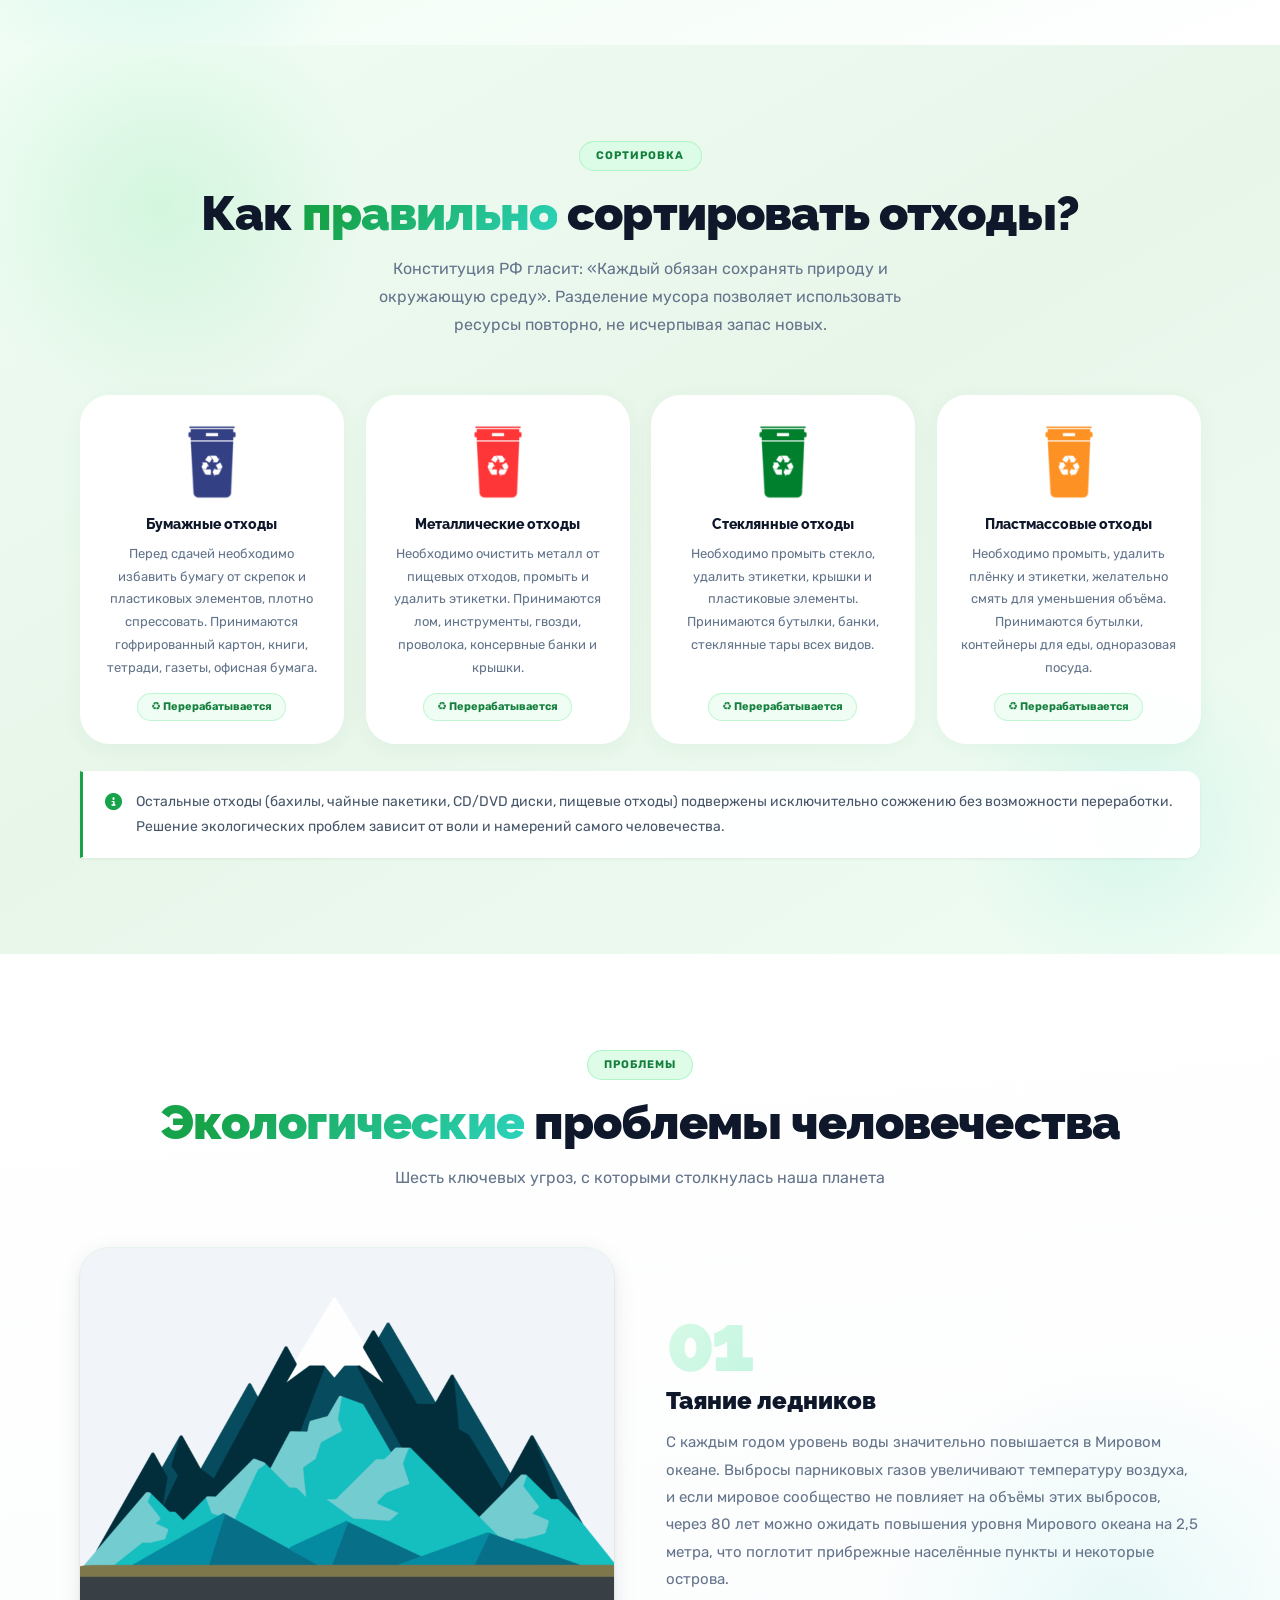
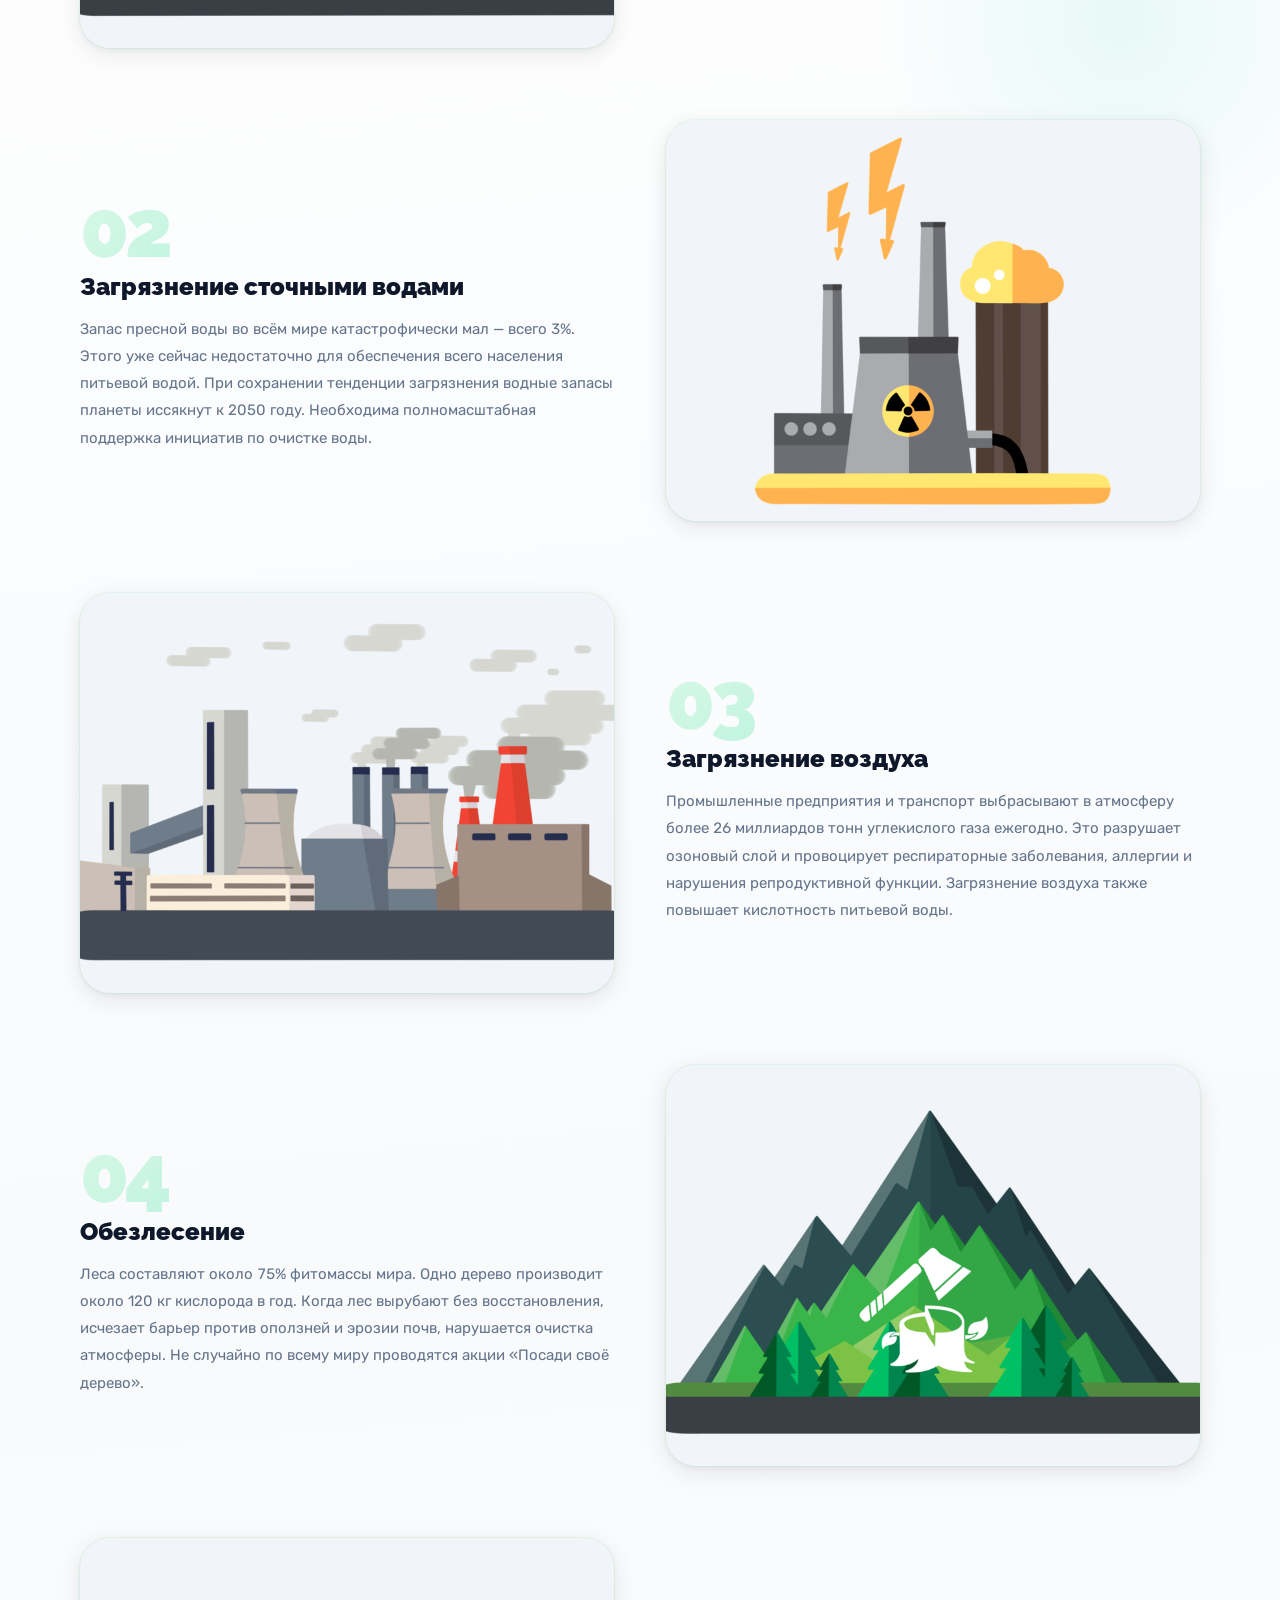
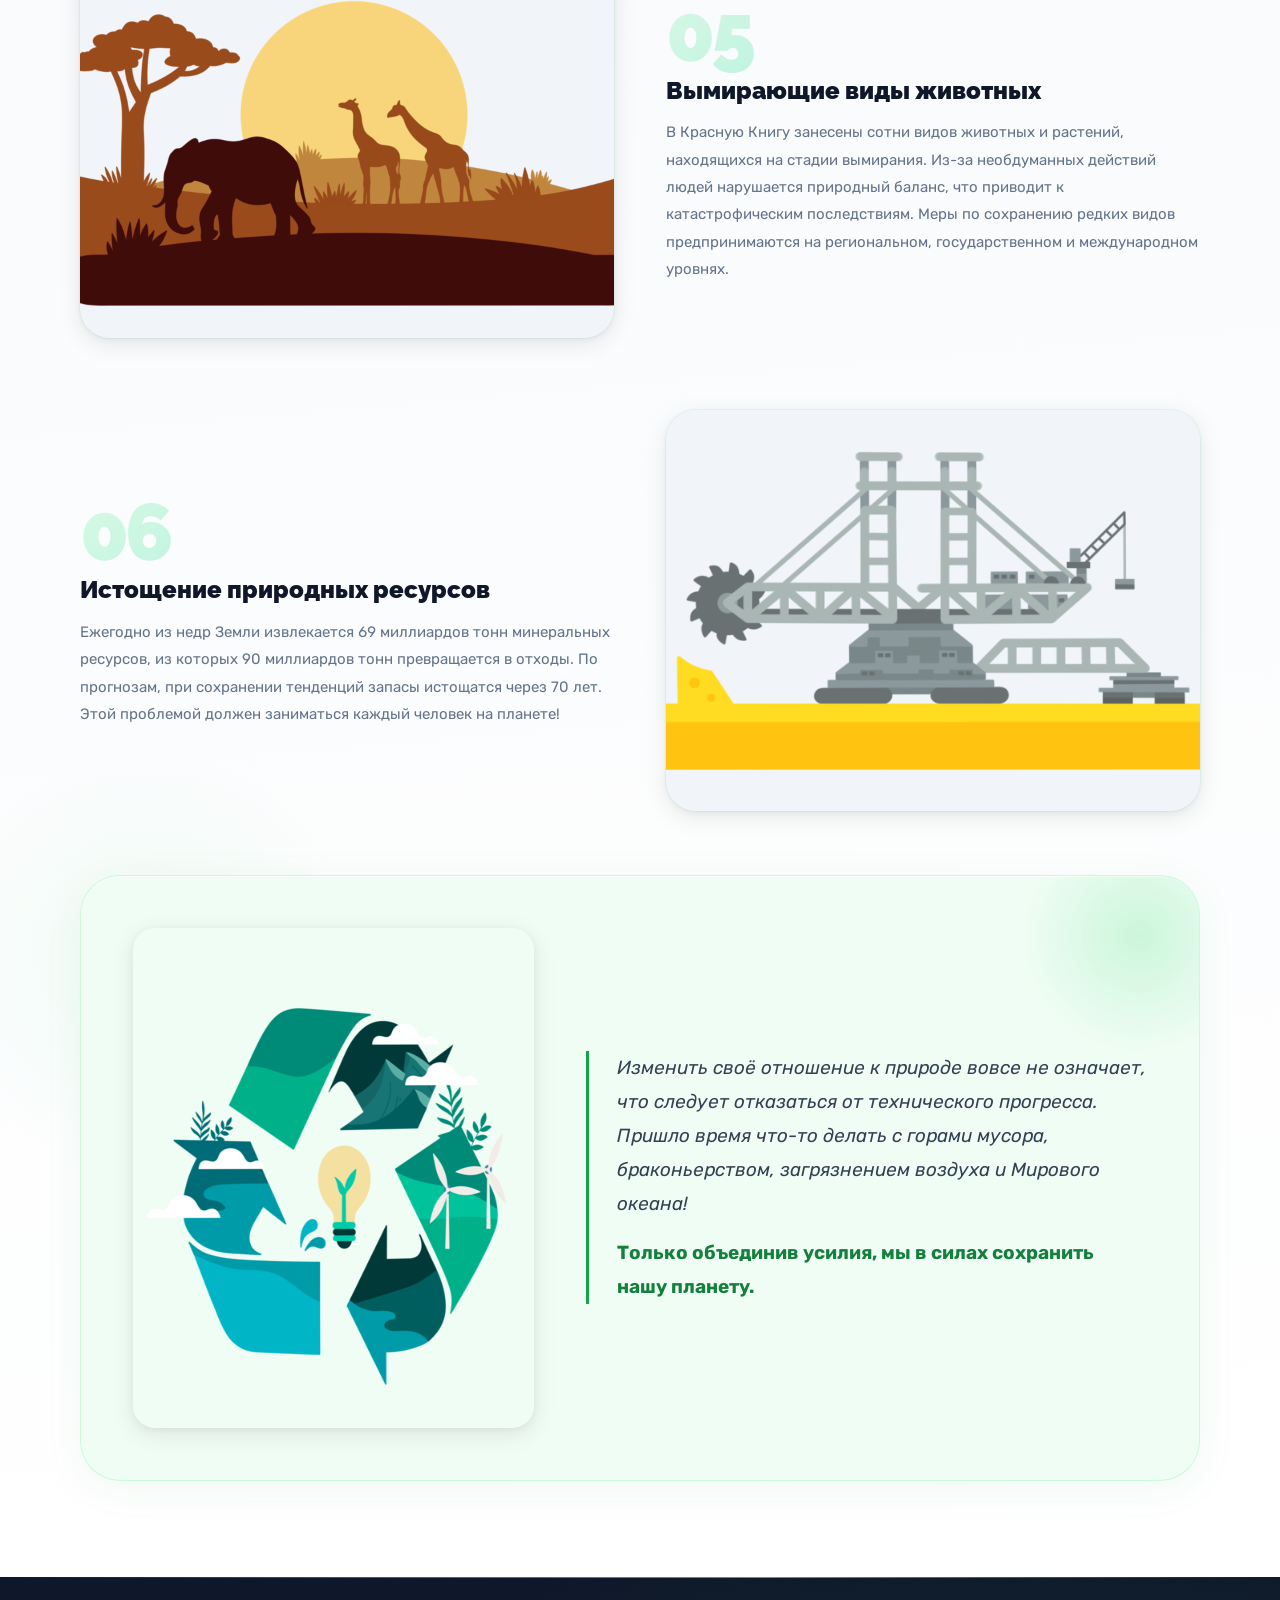
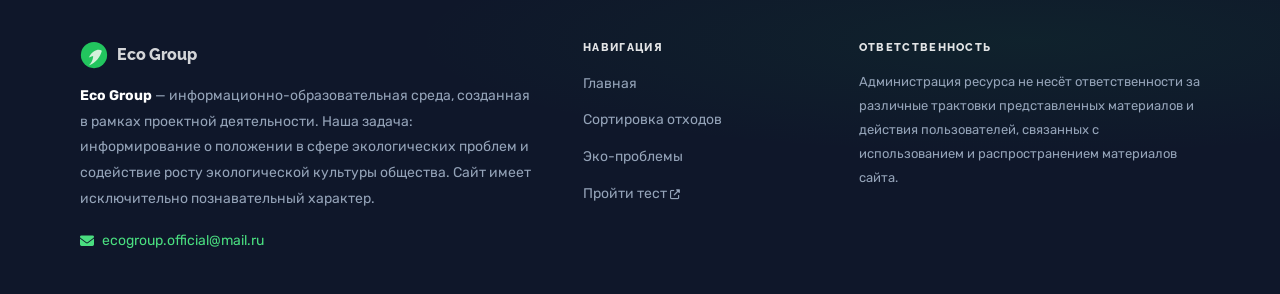
==== commit 2c72b5a3: "The light theme has been improved. The arrow animation has been updated. The site is now faster and " ====
--- a/index.html
+++ b/index.html
@@ -3,6 +3,7 @@
 <head>
   <meta charset="UTF-8">
   <meta name="viewport" content="width=device-width, initial-scale=1.0, viewport-fit=cover">
+  <link rel="canonical" href="https://ecogroup.ru">
   <!-- Anti-FOUC: light by default, dark only if explicitly saved -->
   <script>(function(){if(localStorage.getItem('eco-theme')==='dark')document.documentElement.classList.add('dark-theme');}());</script>
 
@@ -24,7 +25,9 @@
     crossorigin="anonymous" referrerpolicy="no-referrer">
 
   <!-- AOS -->
-  <link href="https://unpkg.com/aos@2.3.1/dist/aos.css" rel="stylesheet">
+  <link href="https://unpkg.com/aos@2.3.1/dist/aos.css" rel="stylesheet"
+    integrity="sha384-/rJKQnzOkEo+daG0jMjU1IwwY9unxt1NBw3Ef2fmOJ3PW/TfAg2KXVoWwMZQZtw9"
+    crossorigin="anonymous">
 
   <!-- Styles -->
   <link rel="stylesheet" href="css/main.css">
@@ -59,12 +62,12 @@
   <meta property="og:type"        content="website">
   <meta property="og:title"       content="EcoGroup — Экология это важно">
   <meta property="og:description" content="Узнайте об экологических проблемах, правилах сортировки отходов и пройдите тест на экологическую грамотность.">
-  <meta property="og:image"       content="img/main.png">
+  <meta property="og:image"       content="https://ecogroup.ru/img/main.png">
   <meta property="og:locale"      content="ru_RU">
   <meta name="twitter:card"       content="summary_large_image">
   <meta name="twitter:title"      content="EcoGroup — Экология это важно">
   <meta name="twitter:description" content="Узнайте об экологических проблемах, правилах сортировки отходов и пройдите тест.">
-  <meta name="twitter:image"      content="img/main.png">
+  <meta name="twitter:image"      content="https://ecogroup.ru/img/main.png">
   <!-- Structured data -->
   <script type="application/ld+json">
   {
@@ -183,7 +186,7 @@
 
           <div class="hero__media" data-aos="fade-left" data-aos-delay="150">
             <div class="hero__img-wrap">
-              <img src="img/main.png" alt="Уход за природой" loading="eager" fetchpriority="high" decoding="sync">
+              <img src="img/main.png" alt="Уход за природой" width="547" height="394" loading="eager" fetchpriority="high" decoding="sync">
             </div>
           </div>
 
@@ -194,7 +197,7 @@
             </div>
             <div class="hero__qr-body">
               <div class="hero__qr-frame">
-                <img src="img/Video.gif" alt="QR-код для теста" loading="lazy" decoding="async">
+                <img src="img/Video.gif" alt="QR-код для теста" width="164" height="164" loading="lazy" decoding="async">
               </div>
               <div class="hero__qr-info">
                 <p class="hero__qr-desc">Наведи камеру телефона на QR-код — тест откроется автоматически!</p>
@@ -224,7 +227,7 @@
           <div class="rules__grid">
             <div class="rule-card" data-aos="fade-up" data-aos-delay="0">
               <div class="rule-card__icon">
-                <img src="img/item_1.png" alt="Личная ответственность перед природой">
+                <img src="img/item_1.png" alt="Личная ответственность перед природой" width="90" height="90" loading="lazy" decoding="async">
               </div>
               <h3 class="rule-card__title">Личная ответственность</h3>
               <p class="rule-card__text">
@@ -236,7 +239,7 @@
 
             <div class="rule-card" data-aos="fade-up" data-aos-delay="100">
               <div class="rule-card__icon">
-                <img src="img/item_2.png" alt="Не причинять вред природе">
+                <img src="img/item_2.png" alt="Не причинять вред природе" width="90" height="90" loading="lazy" decoding="async">
               </div>
               <h3 class="rule-card__title">Не причинять вред</h3>
               <p class="rule-card__text">
@@ -248,7 +251,7 @@
 
             <div class="rule-card" data-aos="fade-up" data-aos-delay="200">
               <div class="rule-card__icon">
-                <img src="img/item_3.png" alt="Помогать жизни и природе">
+                <img src="img/item_3.png" alt="Помогать жизни и природе" width="90" height="90" loading="lazy" decoding="async">
               </div>
               <h3 class="rule-card__title">Помогать жизни</h3>
               <p class="rule-card__text">
@@ -276,7 +279,7 @@
           <div class="trash__grid">
             <div class="trash-card" data-aos="zoom-in" data-aos-delay="0">
               <div class="trash-card__icon">
-                <img src="img/trash/trash_can_1.png" alt="Бумага">
+                <img src="img/trash/trash_can_1.png" alt="Бумага" width="90" height="90" loading="lazy" decoding="async">
               </div>
               <h3 class="trash-card__title">Бумажные отходы</h3>
               <p class="trash-card__text">
@@ -289,7 +292,7 @@
 
             <div class="trash-card" data-aos="zoom-in" data-aos-delay="80">
               <div class="trash-card__icon">
-                <img src="img/trash/trash_can_2.png" alt="Металл">
+                <img src="img/trash/trash_can_2.png" alt="Металл" width="90" height="90" loading="lazy" decoding="async">
               </div>
               <h3 class="trash-card__title">Металлические отходы</h3>
               <p class="trash-card__text">
@@ -301,7 +304,7 @@
 
             <div class="trash-card" data-aos="zoom-in" data-aos-delay="160">
               <div class="trash-card__icon">
-                <img src="img/trash/trash_can_4.png" alt="Стекло">
+                <img src="img/trash/trash_can_4.png" alt="Стекло" width="90" height="90" loading="lazy" decoding="async">
               </div>
               <h3 class="trash-card__title">Стеклянные отходы</h3>
               <p class="trash-card__text">
@@ -313,7 +316,7 @@
 
             <div class="trash-card" data-aos="zoom-in" data-aos-delay="240">
               <div class="trash-card__icon">
-                <img src="img/trash/trash_can_5.png" alt="Пластик">
+                <img src="img/trash/trash_can_5.png" alt="Пластик" width="90" height="90" loading="lazy" decoding="async">
               </div>
               <h3 class="trash-card__title">Пластмассовые отходы</h3>
               <p class="trash-card__text">
@@ -348,7 +351,7 @@
 
             <article class="problem-item" data-aos="fade-up">
               <div class="problem-item__media">
-                <img src="img/illustration/illustration_1.png" alt="Таяние ледников" loading="lazy" decoding="async">
+                <img src="img/illustration/illustration_1.png" alt="Таяние ледников" width="900" height="600" loading="lazy" decoding="async">
               </div>
               <div class="problem-item__body">
                 <span class="problem-item__num">01</span>
@@ -365,7 +368,7 @@
 
             <article class="problem-item problem-item--reverse" data-aos="fade-up">
               <div class="problem-item__media">
-                <img src="img/illustration/illustration_2.png" alt="Загрязнение сточными водами" loading="lazy" decoding="async">
+                <img src="img/illustration/illustration_2.png" alt="Загрязнение сточными водами" width="900" height="600" loading="lazy" decoding="async">
               </div>
               <div class="problem-item__body">
                 <span class="problem-item__num">02</span>
@@ -381,7 +384,7 @@
 
             <article class="problem-item" data-aos="fade-up">
               <div class="problem-item__media">
-                <img src="img/illustration/illustration_3.png" alt="Загрязнение воздуха" loading="lazy" decoding="async">
+                <img src="img/illustration/illustration_3.png" alt="Загрязнение воздуха" width="900" height="600" loading="lazy" decoding="async">
               </div>
               <div class="problem-item__body">
                 <span class="problem-item__num">03</span>
@@ -397,7 +400,7 @@
 
             <article class="problem-item problem-item--reverse" data-aos="fade-up">
               <div class="problem-item__media">
-                <img src="img/illustration/illustration_4.png" alt="Обезлесение" loading="lazy" decoding="async">
+                <img src="img/illustration/illustration_4.png" alt="Обезлесение" width="900" height="600" loading="lazy" decoding="async">
               </div>
               <div class="problem-item__body">
                 <span class="problem-item__num">04</span>
@@ -413,7 +416,7 @@
 
             <article class="problem-item" data-aos="fade-up">
               <div class="problem-item__media">
-                <img src="img/illustration/illustration_5.png" alt="Вымирающие виды животных" loading="lazy" decoding="async">
+                <img src="img/illustration/illustration_5.png" alt="Вымирающие виды животных" width="900" height="600" loading="lazy" decoding="async">
               </div>
               <div class="problem-item__body">
                 <span class="problem-item__num">05</span>
@@ -429,7 +432,7 @@
 
             <article class="problem-item problem-item--reverse" data-aos="fade-up">
               <div class="problem-item__media">
-                <img src="img/illustration/illustration_6.png" alt="Истощение природных ресурсов" loading="lazy" decoding="async">
+                <img src="img/illustration/illustration_6.png" alt="Истощение природных ресурсов" width="900" height="467" loading="lazy" decoding="async">
               </div>
               <div class="problem-item__body">
                 <span class="problem-item__num">06</span>
@@ -448,7 +451,7 @@
           <!-- Conclusion -->
           <div class="problems__conclusion" data-aos="fade-up">
             <div class="problems__conclusion-img">
-              <img src="img/illustration/ecology_1.png" alt="Выводы об экологии" loading="lazy" decoding="async">
+              <img src="img/illustration/ecology_1.png" alt="Выводы об экологии" width="500" height="500" loading="lazy" decoding="async">
             </div>
             <blockquote class="problems__conclusion-quote">
               <p>
@@ -492,7 +495,7 @@
           </div>
 
           <div class="footer__col" data-aos="fade-up" data-aos-delay="80">
-            <p class="footer__col-title">Навигация</p>
+            <h3 class="footer__col-title">Навигация</h3>
             <ul class="footer__nav">
               <li><a href="#ecomain">Главная</a></li>
               <li><a href="#ecotrash">Сортировка отходов</a></li>
@@ -507,7 +510,7 @@
           </div>
 
           <div class="footer__col" data-aos="fade-up" data-aos-delay="160">
-            <p class="footer__col-title">Ответственность</p>
+            <h3 class="footer__col-title">Ответственность</h3>
             <p class="footer__disclaimer">
               Администрация ресурса не несёт ответственности за различные трактовки
               представленных материалов и действия пользователей, связанных с использованием
@@ -523,7 +526,9 @@
   </div><!-- .wrapper -->
 
   <!-- Scripts -->
-  <script src="https://unpkg.com/aos@2.3.1/dist/aos.js"></script>
+  <script src="https://unpkg.com/aos@2.3.1/dist/aos.js"
+    integrity="sha384-wziAfh6b/qT+3LrqebF9WeK4+J5sehS6FA10J1t3a866kJ/fvU5UwofWnQyzLtwu"
+    crossorigin="anonymous"></script>
   <script src="js/top.js"></script>
 </body>
 </html>
--- a/css/main.css
+++ b/css/main.css
@@ -6,20 +6,19 @@
 /* ===== CSS VARIABLES ===== */
 :root {
   --green-50:  #f0fdf4;
-  --green-100: #dcfce7;
+
   --green-200: #bbf7d0;
   --green-300: #86efac;
   --green-400: #4ade80;
   --green-500: #22c55e;
   --green-600: #16a34a;
   --green-700: #15803d;
-  --green-800: #166534;
-  --green-900: #14532d;
+
   --teal-400:  #2dd4bf;
   --teal-500:  #14b8a6;
   --slate-50:  #f8fafc;
   --slate-100: #f1f5f9;
-  --slate-200: #e2e8f0;
+
   --slate-400: #94a3b8;
   --slate-500: #64748b;
   --slate-600: #475569;
@@ -33,7 +32,7 @@
   --shadow-lg:    0 16px 48px rgba(0,0,0,.11), 0 4px 16px rgba(0,0,0,.06);
   --shadow-green: 0 8px 28px rgba(22,163,74,.30);
 
-  --r-sm:   8px;
+
   --r-md:   14px;
   --r-lg:   22px;
   --r-xl:   30px;
@@ -81,6 +80,25 @@
 button { font-family: inherit; cursor: pointer; background: none; }
 :focus-visible {
   outline: 3px solid var(--green-500);
+  outline-offset: 3px;
+  border-radius: 4px;
+}
+
+/* Component-specific focus rings for glassmorphism backgrounds */
+.burger:focus-visible {
+  outline: 2px solid var(--green-500);
+  outline-offset: 3px;
+  border-radius: var(--r-md);
+}
+.theme-switch:focus-within {
+  outline: 2px solid var(--green-500);
+  outline-offset: 3px;
+  border-radius: 15px;
+}
+.menu__link:focus-visible,
+.footer__mail:focus-visible,
+.footer__nav a:focus-visible {
+  outline: 2px solid var(--green-500);
   outline-offset: 3px;
   border-radius: 4px;
 }
@@ -1056,27 +1074,181 @@
    BACK-TO-TOP — Glassmorphism Premium FAB
    ===================================================== */
 
-/* Spring entrance with overshoot */
+/* ╔══════════════════════════════════════════════════════════╗
+   ║  ULTRA-DYNAMIC — Button always readable, physics insane ║
+   ╚══════════════════════════════════════════════════════════╝ */
+
+/*
+   RULES FOR READABILITY:
+   - scale never below 0.72 during appearance
+   - rotate max ±8° (button tilts, not spins)
+   - filter blur stays on ::before rings only, NOT on #buttonUp
+   - brightness max 3× on the button itself (enhances, doesn't blind)
+*/
+
+/* ── APPEARANCE: rocket lands from above, spring physics ── */
 @keyframes btn-up-in {
-  0%   { opacity: 0;   transform: translateY(30px) scale(0.60); }
-  55%  { opacity: 1;   transform: translateY(-9px) scale(1.12); }
-  75%  { opacity: 1;   transform: translateY(4px)  scale(0.96); }
-  90%  { opacity: 1;   transform: translateY(-2px) scale(1.02); }
-  100% { opacity: 1;   transform: translateY(0)    scale(1);    }
-}
-
-/* Natural hide */
+  0% {
+    opacity: 0;
+    transform: translateY(-60px) scale(0.55);
+    box-shadow: 0 0 0 0 rgba(134,239,172,0);
+  }
+  /* Button shoots in from above — already clearly visible */
+  20% {
+    opacity: 1;
+    transform: translateY(18px) scale(1.18);
+    filter: brightness(2.2) saturate(2.4);
+    box-shadow:
+      0 0 40px 18px rgba(134,239,172,.52),
+      0 0 80px 36px rgba(22,163,74,.28),
+      inset 0 0 28px rgba(255,255,255,.48);
+  }
+  /* Impact — squash on landing */
+  34% {
+    transform: translateY(6px) scale(1.10) scaleY(0.88);
+    filter: brightness(1.8) saturate(1.9);
+    box-shadow:
+      0 8px 50px 20px rgba(134,239,172,.38),
+      0 0 90px 38px rgba(22,163,74,.20);
+  }
+  /* Rebound overshoot upward */
+  50% {
+    transform: translateY(-10px) scale(0.94) scaleY(1.07);
+    filter: brightness(1.4) saturate(1.5);
+    box-shadow:
+      0 0 30px 12px rgba(134,239,172,.28),
+      0 0 60px 24px rgba(22,163,74,.14);
+  }
+  /* Settle with micro-bounces */
+  64% {
+    transform: translateY(4px) scale(1.03);
+    filter: brightness(1.15) saturate(1.2);
+  }
+  76% {
+    transform: translateY(-2px) scale(0.98);
+  }
+  86% {
+    transform: translateY(1px) scale(1.01);
+  }
+  100% {
+    opacity: 1;
+    transform: translateY(0) scale(1);
+    filter: none;
+    box-shadow:
+      0  2px  6px  rgba(0,0,0,.18),
+      0  6px 20px  rgba(0,0,0,.14),
+      0 14px 44px  rgba(0,0,0,.10),
+      inset 0  2px  4px rgba(255,255,255,.42),
+      inset 0 -2px  8px rgba(0,0,0,.22);
+  }
+}
+
+/* ── Shockwave rings — blur here, NOT on the button ── */
+@keyframes ring-birth-1 {
+  0%   { transform: scale(1);   opacity: 0.95; border-color: rgba(253,224,71,.90); border-width: 3px; filter: blur(0); }
+  30%  { transform: scale(2.8); opacity: 0.60; border-color: rgba(134,239,172,.55); filter: blur(1px); }
+  65%  { transform: scale(5.0); opacity: 0.22; border-color: rgba(22,163,74,.20); filter: blur(3px); }
+  100% { transform: scale(7.5); opacity: 0;   filter: blur(6px); }
+}
+@keyframes ring-birth-2 {
+  0%   { transform: scale(0.6); opacity: 0; }
+  10%  { opacity: 0.80; border-color: rgba(134,239,172,.80); border-width: 2px; filter: blur(0); }
+  40%  { transform: scale(3.2); opacity: 0.42; filter: blur(2px); }
+  100% { transform: scale(6.5); opacity: 0; filter: blur(5px); }
+}
+
+/* Arrow materialises with a clean luminous pulse */
+@keyframes arrow-birth {
+  0%   { filter: drop-shadow(0 0 16px rgba(255,255,255,.95)) drop-shadow(0 0 32px rgba(253,224,71,.85)); }
+  30%  { filter: drop-shadow(0 0 10px rgba(255,255,255,.7))  drop-shadow(0 0 20px rgba(253,224,71,.6)); }
+  60%  { filter: drop-shadow(0 0 6px rgba(253,224,71,.5))    drop-shadow(0 0 12px rgba(134,239,172,.3)); }
+  100% {
+    filter:
+      drop-shadow(0 1px 2px rgba(0,0,0,.40))
+      drop-shadow(0 0 8px rgba(253,224,71,.35))
+      drop-shadow(0 0 16px rgba(134,239,172,.25));
+  }
+}
+
+/* ── DISAPPEARANCE: vacuum implosion — button compresses, flares, vanishes down ── */
 @keyframes btn-up-out {
-  from { opacity: 1; transform: translateY(0)   scale(1);    filter: blur(0); }
-  to   { opacity: 0; transform: translateY(14px) scale(0.84); filter: blur(3px); }
-}
-
-/* Click launch: warm flash → rocket up → dissolve */
+  0% {
+    opacity: 1;
+    transform: translateY(0) scale(1);
+    filter: none;
+  }
+  /* Micro-suck before collapse */
+  14% {
+    transform: translateY(-4px) scale(1.06);
+    filter: brightness(1.6) saturate(2.2);
+    box-shadow:
+      0 0 24px 10px rgba(134,239,172,.42),
+      0 0 50px 22px rgba(22,163,74,.22);
+  }
+  /* Flare peak — still readable */
+  28% {
+    transform: translateY(-8px) scale(0.92) scaleY(1.08);
+    filter: brightness(2.8) saturate(3.8);
+    box-shadow:
+      0 0 50px 24px rgba(253,224,71,.70),
+      0 0 100px 48px rgba(22,163,74,.38),
+      inset 0 0 32px rgba(255,255,255,.55);
+    opacity: 1;
+  }
+  /* Accelerating fall */
+  52% {
+    transform: translateY(22px) scale(0.74) scaleY(0.82);
+    filter: brightness(1.2) saturate(1.6);
+    opacity: 0.75;
+  }
+  100% {
+    transform: translateY(48px) scale(0.40) scaleY(0.55);
+    filter: brightness(0.4) saturate(0.5);
+    opacity: 0;
+  }
+}
+
+/* ── LAUNCH: ignition squash → rocket streak → light-speed dissolve ── */
 @keyframes btn-up-launch {
-  0%   { opacity: 1; transform: translateY(0)     scale(1);    filter: brightness(1)   blur(0px) saturate(1);   }
-  18%  { opacity: 1; transform: translateY(0)     scale(1.18); filter: brightness(2.4) blur(0px) saturate(1.6); }
-  40%  { opacity: 1; transform: translateY(-16px) scale(1.08); filter: brightness(2.8) blur(0px) saturate(2);   }
-  100% { opacity: 0; transform: translateY(-100px) scale(0.35); filter: brightness(5)  blur(10px) saturate(2);  }
+  0% {
+    opacity: 1;
+    transform: translateY(0) scale(1) scaleY(1);
+    filter: brightness(1);
+  }
+  /* Engine ignition — squash down first (Newton's 3rd law) */
+  12% {
+    transform: translateY(8px) scale(1.14) scaleY(0.78);
+    filter: brightness(2.8) saturate(3.5);
+    box-shadow:
+      0 16px 60px 28px rgba(253,224,71,.65),
+      0 0 80px 38px rgba(134,239,172,.40),
+      inset 0 0 40px rgba(255,255,255,.60);
+  }
+  /* Liftoff — stretches tall as it climbs, still identifiable */
+  28% {
+    transform: translateY(-28px) scale(0.88) scaleY(1.32);
+    filter: brightness(3.8) saturate(4.2);
+    box-shadow:
+      0 0 60px 28px rgba(253,224,71,.55),
+      0 0 100px 50px rgba(22,163,74,.30);
+    opacity: 1;
+  }
+  /* Supersonic — shape elongates to a streak */
+  52% {
+    transform: translateY(-90px) scale(0.60) scaleY(2.2);
+    filter: brightness(6) saturate(3) blur(2px);
+    opacity: 0.65;
+  }
+  78% {
+    transform: translateY(-170px) scale(0.28) scaleY(3.8);
+    filter: brightness(12) blur(6px);
+    opacity: 0.25;
+  }
+  100% {
+    transform: translateY(-260px) scale(0.06) scaleY(6);
+    filter: brightness(22) blur(14px);
+    opacity: 0;
+  }
 }
 
 /* Gold dust shimmer slow drift */
@@ -1131,7 +1303,7 @@
   z-index: 50;
   cursor: pointer;
   -webkit-tap-highlight-color: transparent;
-  will-change: transform, opacity, filter;
+  will-change: transform, opacity;
 
   opacity: 0;
   visibility: hidden;
@@ -1194,26 +1366,58 @@
     drop-shadow(0 0 16px rgba(134,239,172,.25));
 }
 
-/* ---- Visible state ---- */
+/* ── Ring pseudo-elements (shockwave emitters) ── */
+#buttonUp::before,
+#buttonUp::after {
+  content: '';
+  position: absolute;
+  inset: 0;
+  border-radius: inherit;
+  opacity: 0;
+  pointer-events: none;
+  border-style: solid;
+  border-width: 2px;
+  border-color: transparent;
+}
+/* Third ring via outline (no extra element needed) */
+#buttonUp {
+  outline: 2px solid transparent;
+  outline-offset: 0;
+}
+
+/* Shockwave rings fire on appearance */
+#buttonUp.btn-up--in::before {
+  animation: ring-birth-1 1.0s cubic-bezier(.22,1,.36,1) both;
+}
+#buttonUp.btn-up--in::after {
+  animation: ring-birth-2 1.15s cubic-bezier(.22,1,.36,1) .08s both;
+}
+
+/* Button entrance — lands from above */
 #buttonUp.btn-up--in {
   opacity: 1;
   visibility: visible;
   pointer-events: auto;
-  animation: btn-up-in .62s cubic-bezier(.34,1.56,.64,1) both;
-}
-
-/* ---- Natural hide state ---- */
+  animation: btn-up-in .82s cubic-bezier(.22,1,.36,1) both;
+}
+
+/* Arrow glow pulse — shape always opaque, only glow animates */
+#buttonUp.btn-up--in svg {
+  animation: arrow-birth .82s ease-out both;
+}
+
+/* ---- Natural hide state — implosion + fall ---- */
 #buttonUp.btn-up--out {
   visibility: visible;
   pointer-events: none;
-  animation: btn-up-out .28s ease-in both;
-}
-
-/* ---- Launch (click) ---- */
+  animation: btn-up-out .42s cubic-bezier(.4,0,1,1) both;
+}
+
+/* ---- Launch (click) — ignition → rocket ---- */
 #buttonUp.btn-up--launch {
   visibility: visible;
   pointer-events: none;
-  animation: btn-up-launch .58s cubic-bezier(.4,0,.8,.6) both;
+  animation: btn-up-launch .68s cubic-bezier(.4,0,.6,1) both;
 }
 
 /* ---- Hover ---- */
@@ -1331,22 +1535,34 @@
   .header__menu {
     position: fixed;
     inset: 0;
+    /* Dark mode: deep forest */
     background:
       radial-gradient(ellipse 60% 50% at 20% 90%, rgba(45,212,191,.13) 0%, transparent 55%),
       radial-gradient(ellipse 55% 55% at 85% 8%,  rgba(74,222,128,.15) 0%, transparent 55%),
       #050f08;
     transform: translateX(100%);
-    transition: transform .46s var(--ease-ios);
-    /* Must be BELOW header (z-index 200), above overlay (148) */
+    transition: transform .46s var(--ease-ios), background .4s ease;
     z-index: 149;
     overflow-y: auto;
     -webkit-overflow-scrolling: touch;
     display: flex;
     flex-direction: column;
-    /* Top padding = header height + small gap */
     padding: calc(var(--header-h) + 16px) 40px 40px;
     justify-content: flex-start;
   }
+
+  /* Light mode panel — airy premium glass */
+  html:not(.dark-theme) .header__menu {
+    background:
+      radial-gradient(ellipse 70% 45% at 15% 95%, rgba(134,239,172,.18) 0%, transparent 55%),
+      radial-gradient(ellipse 60% 50% at 88% 5%,  rgba(74,222,128,.12) 0%, transparent 55%),
+      rgba(250,253,250,.94);
+    backdrop-filter: blur(32px) saturate(160%);
+    -webkit-backdrop-filter: blur(32px) saturate(160%);
+    border-left: 1px solid rgba(134,239,172,.22);
+    box-shadow: -8px 0 40px rgba(0,0,0,.08);
+  }
+
   html.menu-open .header__menu { transform: translateX(0); }
 
   /* Show nav list inside panel */
@@ -1356,9 +1572,8 @@
     align-items: stretch;
     justify-content: flex-start;
     gap: 0;
-    /* NO flex:1 — don't let list expand and push footer away */
     flex: 0 0 auto;
-    padding: 0 0 0;
+    padding: 0;
     counter-reset: navcount;
   }
 
@@ -1369,7 +1584,13 @@
     transform: translateX(32px);
     transition: none;
   }
+  html:not(.dark-theme) .menu__item {
+    border-bottom-color: rgba(22,163,74,.10);
+  }
   .menu__item:first-child { border-top: 1px solid rgba(255,255,255,.07); }
+  html:not(.dark-theme) .menu__item:first-child {
+    border-top-color: rgba(22,163,74,.10);
+  }
   html.menu-open .menu__item {
     opacity: 1;
     transform: translateX(0);
@@ -1380,7 +1601,7 @@
   html.menu-open .menu__item:nth-child(3) { transition-delay: .18s; }
   html.menu-open .menu__item:nth-child(4) { transition-delay: .24s; }
 
-  /* Panel links */
+  /* Panel links — dark variant */
   .menu__link {
     display: flex;
     align-items: center;
@@ -1407,13 +1628,28 @@
   .menu__link:hover::before,
   .menu__link--active::before { color: var(--green-300); }
 
-  /* Panel footer — tight gap, directly under nav */
+  /* Light mode link overrides */
+  html:not(.dark-theme) .menu__link {
+    color: rgba(15,40,24,.38);
+  }
+  html:not(.dark-theme) .menu__link:hover,
+  html:not(.dark-theme) .menu__link--active {
+    color: var(--green-700);
+  }
+  html:not(.dark-theme) .menu__link::before {
+    color: var(--green-500);
+  }
+  html:not(.dark-theme) .menu__link:hover::before,
+  html:not(.dark-theme) .menu__link--active::before {
+    color: var(--green-600);
+  }
+
+  /* Panel footer */
   .menu__panel-footer {
     display: flex;
     flex-direction: column;
     align-items: stretch;
     gap: 12px;
-    /* Small gap between last nav item and test button */
     margin-top: 24px;
     flex: 0 0 auto;
     opacity: 0; transform: translateY(10px); transition: none;
@@ -1429,6 +1665,8 @@
     transition: color .2s;
   }
   .menu__panel-mail:hover { color: rgba(255,255,255,.65); }
+  html:not(.dark-theme) .menu__panel-mail { color: rgba(22,101,52,.45); }
+  html:not(.dark-theme) .menu__panel-mail:hover { color: var(--green-700); }
 }
 
 /* ---- Tablet 768–1023: some section overrides ---- */
@@ -1567,32 +1805,6 @@
 }
 .skip-link:focus { top: 16px; }
 
-/* =====================================================
-   TOAST NOTIFICATION
-   ===================================================== */
-.toast {
-  position: fixed;
-  bottom: 96px; left: 50%;
-  transform: translateX(-50%) translateY(16px);
-  background: var(--slate-800);
-  color: #fff;
-  padding: 11px 22px;
-  border-radius: var(--r-full);
-  font-size: 14px;
-  font-family: var(--font-sans);
-  font-weight: 500;
-  box-shadow: 0 8px 32px rgba(0,0,0,.28), 0 2px 8px rgba(0,0,0,.12);
-  border: 1px solid rgba(255,255,255,.08);
-  opacity: 0;
-  transition: opacity .32s ease, transform .38s var(--ease-spring);
-  z-index: 9000;
-  pointer-events: none;
-  white-space: nowrap;
-}
-.toast--in {
-  opacity: 1;
-  transform: translateX(-50%) translateY(0);
-}
 
 /* =====================================================
    ANIMATED COUNTERS
@@ -1721,6 +1933,7 @@
 
 /* ---- Thumb: the celestial orb ---- */
 .theme-switch__thumb {
+  will-change: transform;
   position: absolute;
   top: 3px; left: 3px;
   width: 22px; height: 22px;
@@ -1745,8 +1958,6 @@
     transform    .46s cubic-bezier(.34,1.56,.64,1),
     background   .40s ease,
     box-shadow   .40s ease;
-
-  will-change: transform;
 }
 
 /* ---- Sun rays: conic-gradient starburst, masked to ring ---- */
@@ -1894,7 +2105,7 @@
    ===================================================== */
 html.dark-theme {
   --dm-bg:      #0d1117;
-  --dm-surface: #161b22;
+
   --dm-card:    #1c2333;
   --dm-border:  rgba(255,255,255,.07);
   --dm-text:    #cdd9e5;
@@ -1981,6 +2192,22 @@
 }
 
 /* =====================================================
+   REDUCED MOTION — disable decorative CSS animations
+   JS already disables AOS, counters, and parallax.
+   ===================================================== */
+@media (prefers-reduced-motion: reduce) {
+  .hero__title span,
+  .btn-up__glow,
+  .btn-up__shimmer::after,
+  .theme-switch__sky::after,
+  .theme-switch__rays,
+  .theme-switch--burst .theme-switch__track,
+  html.dark-theme .theme-switch--burst .theme-switch__track {
+    animation: none !important;
+  }
+}
+
+/* =====================================================
    PRINT STYLES
    ===================================================== */
 @media print {
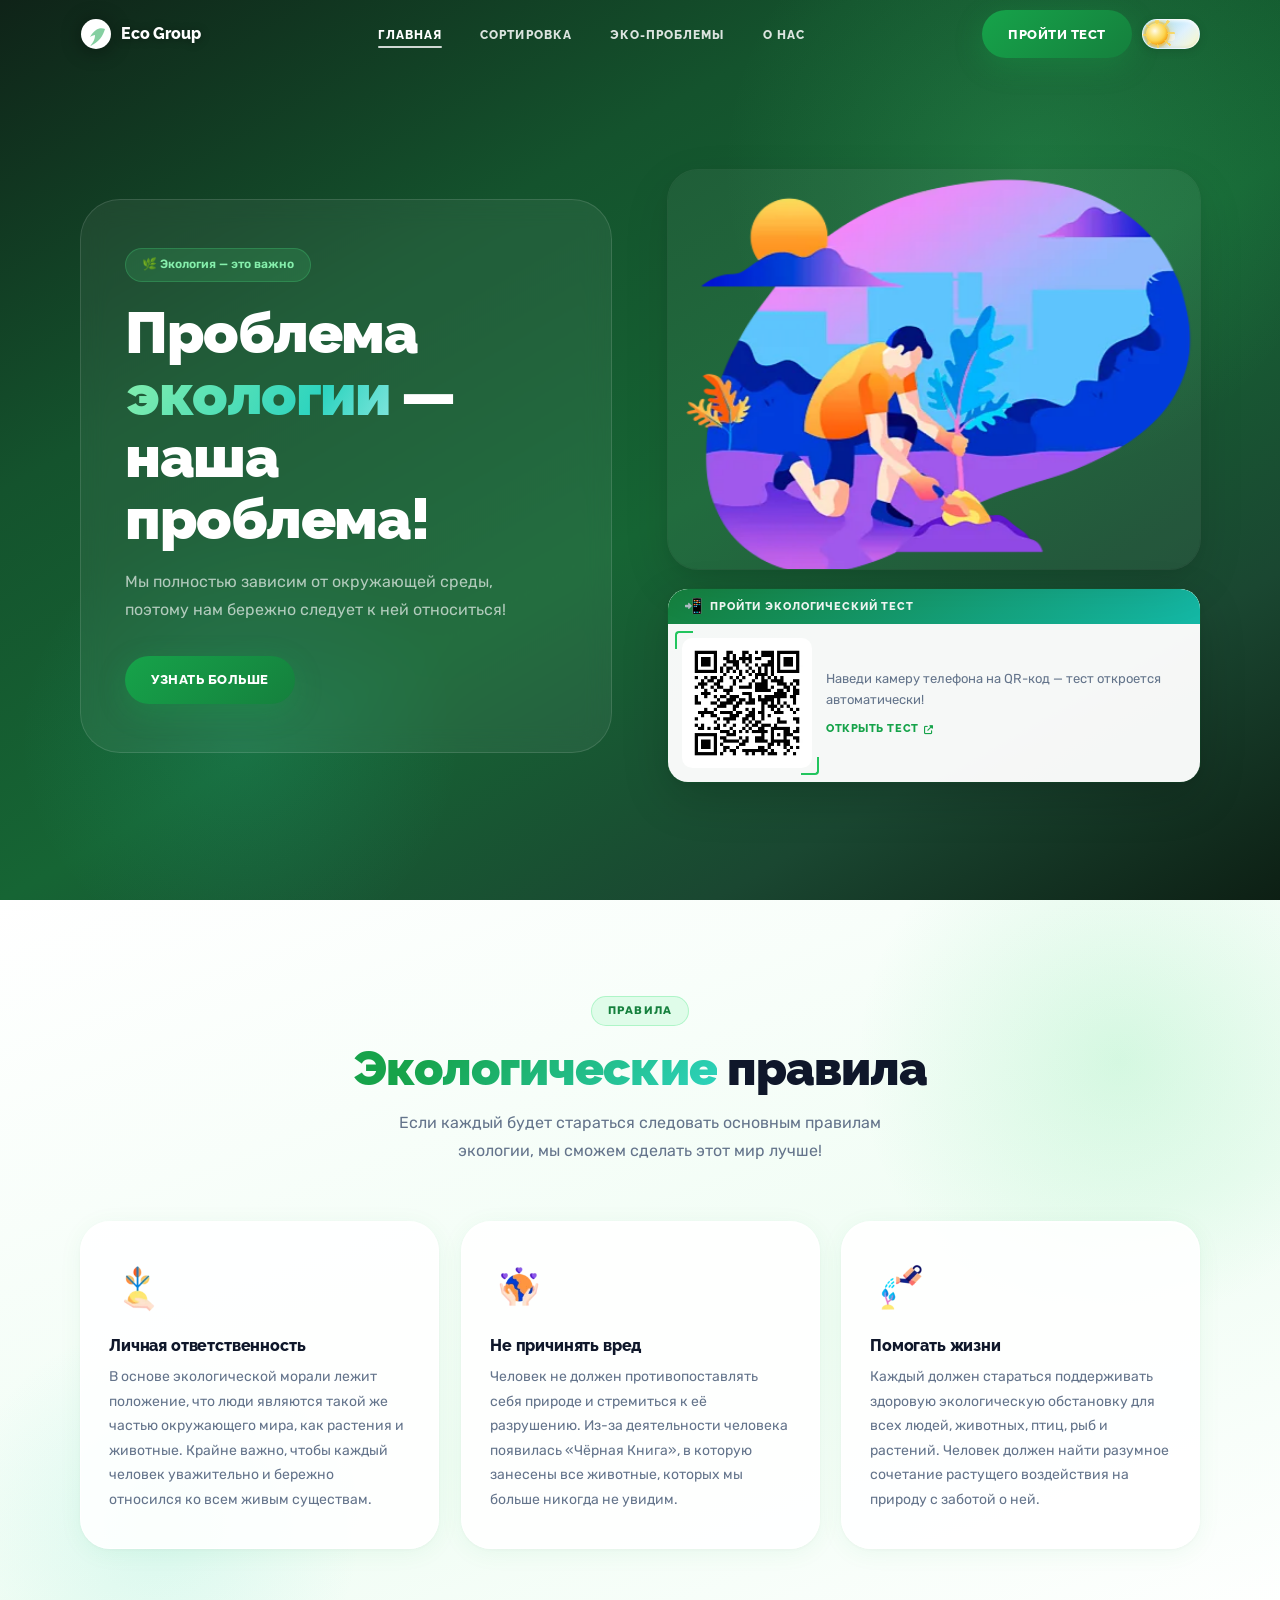
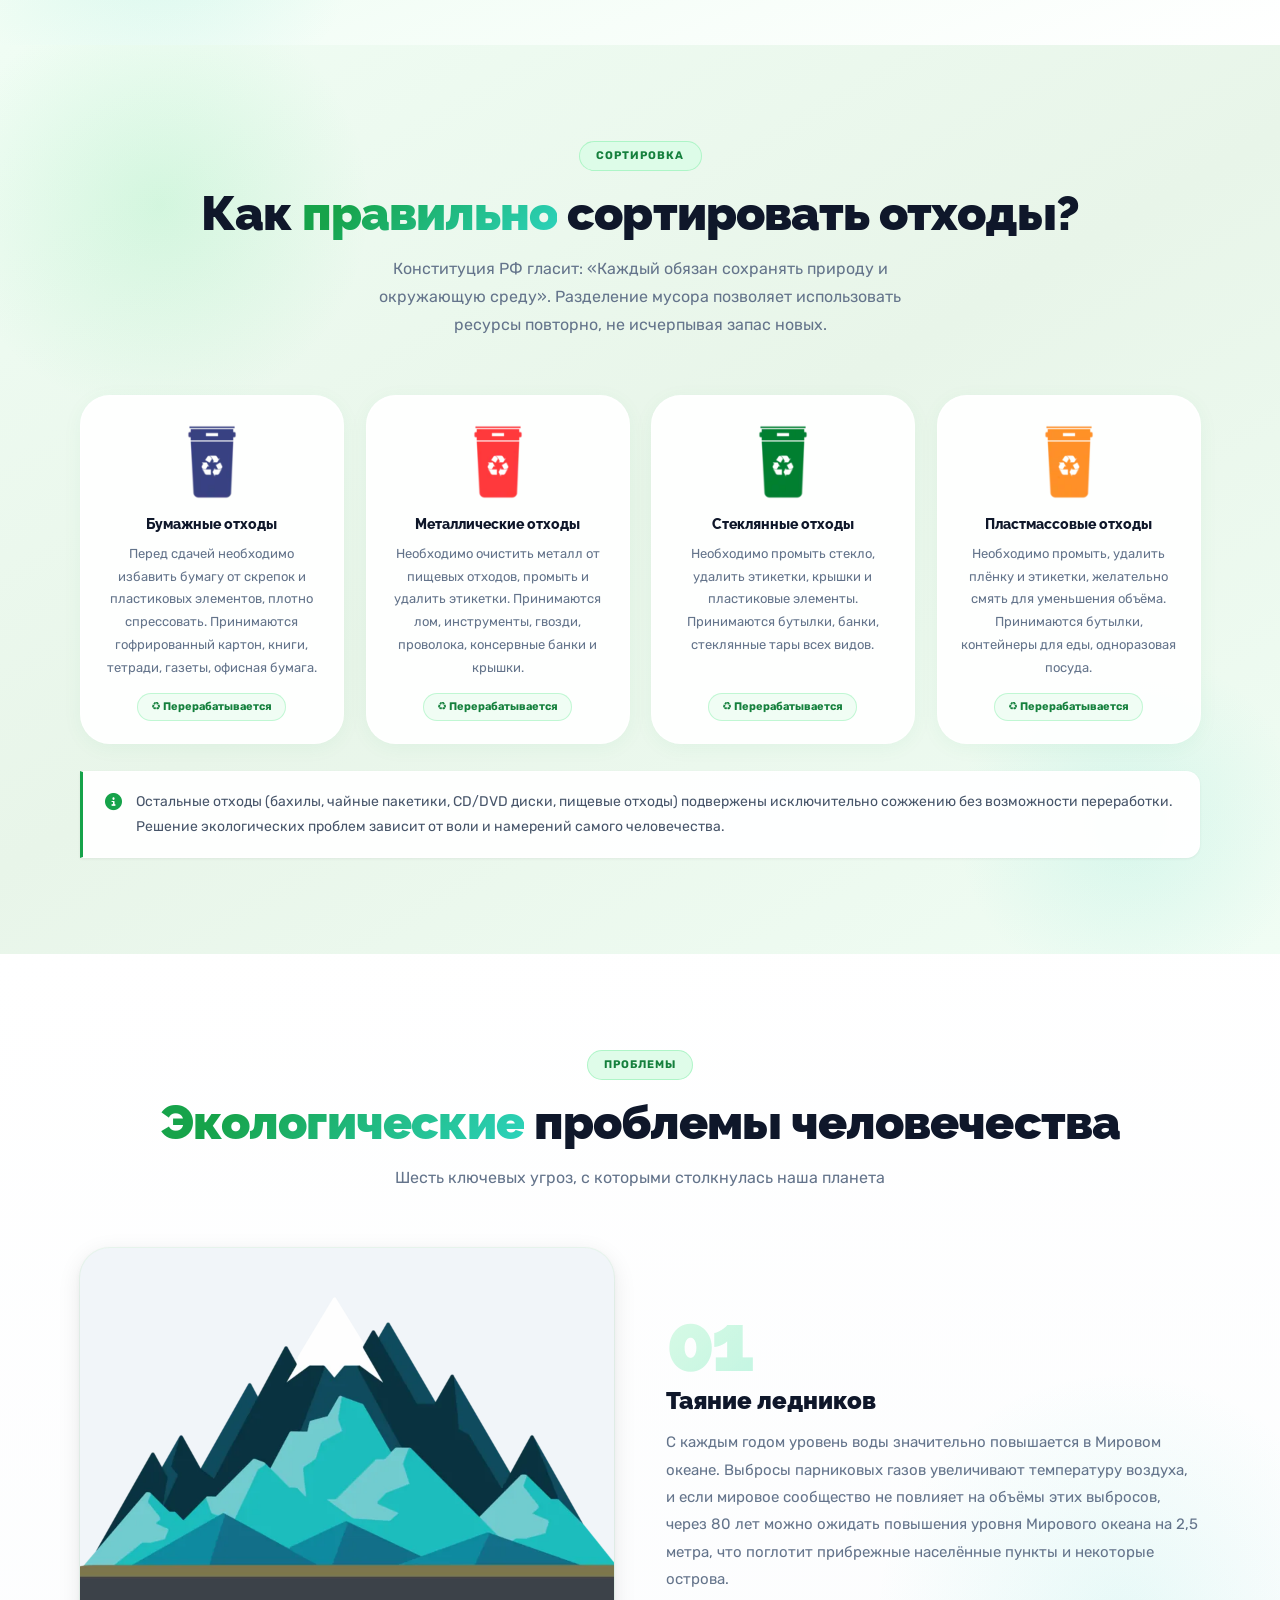
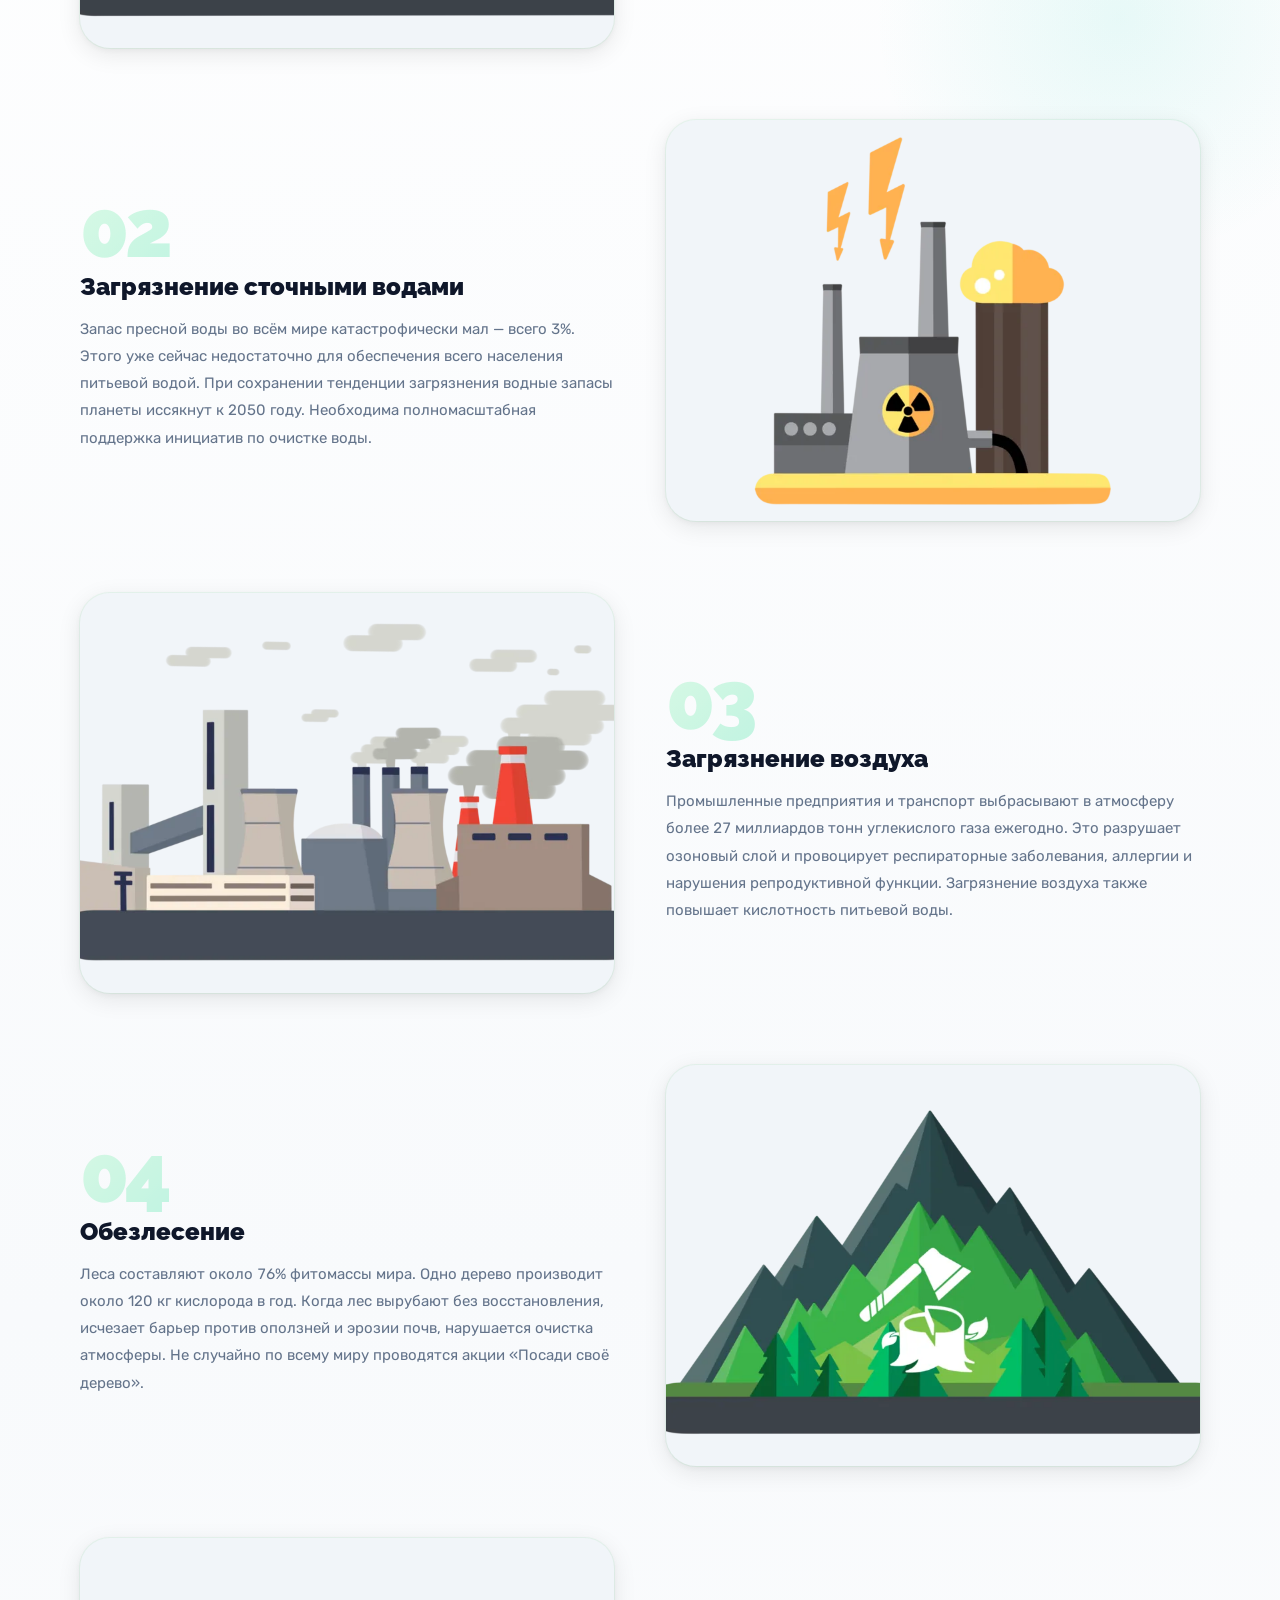
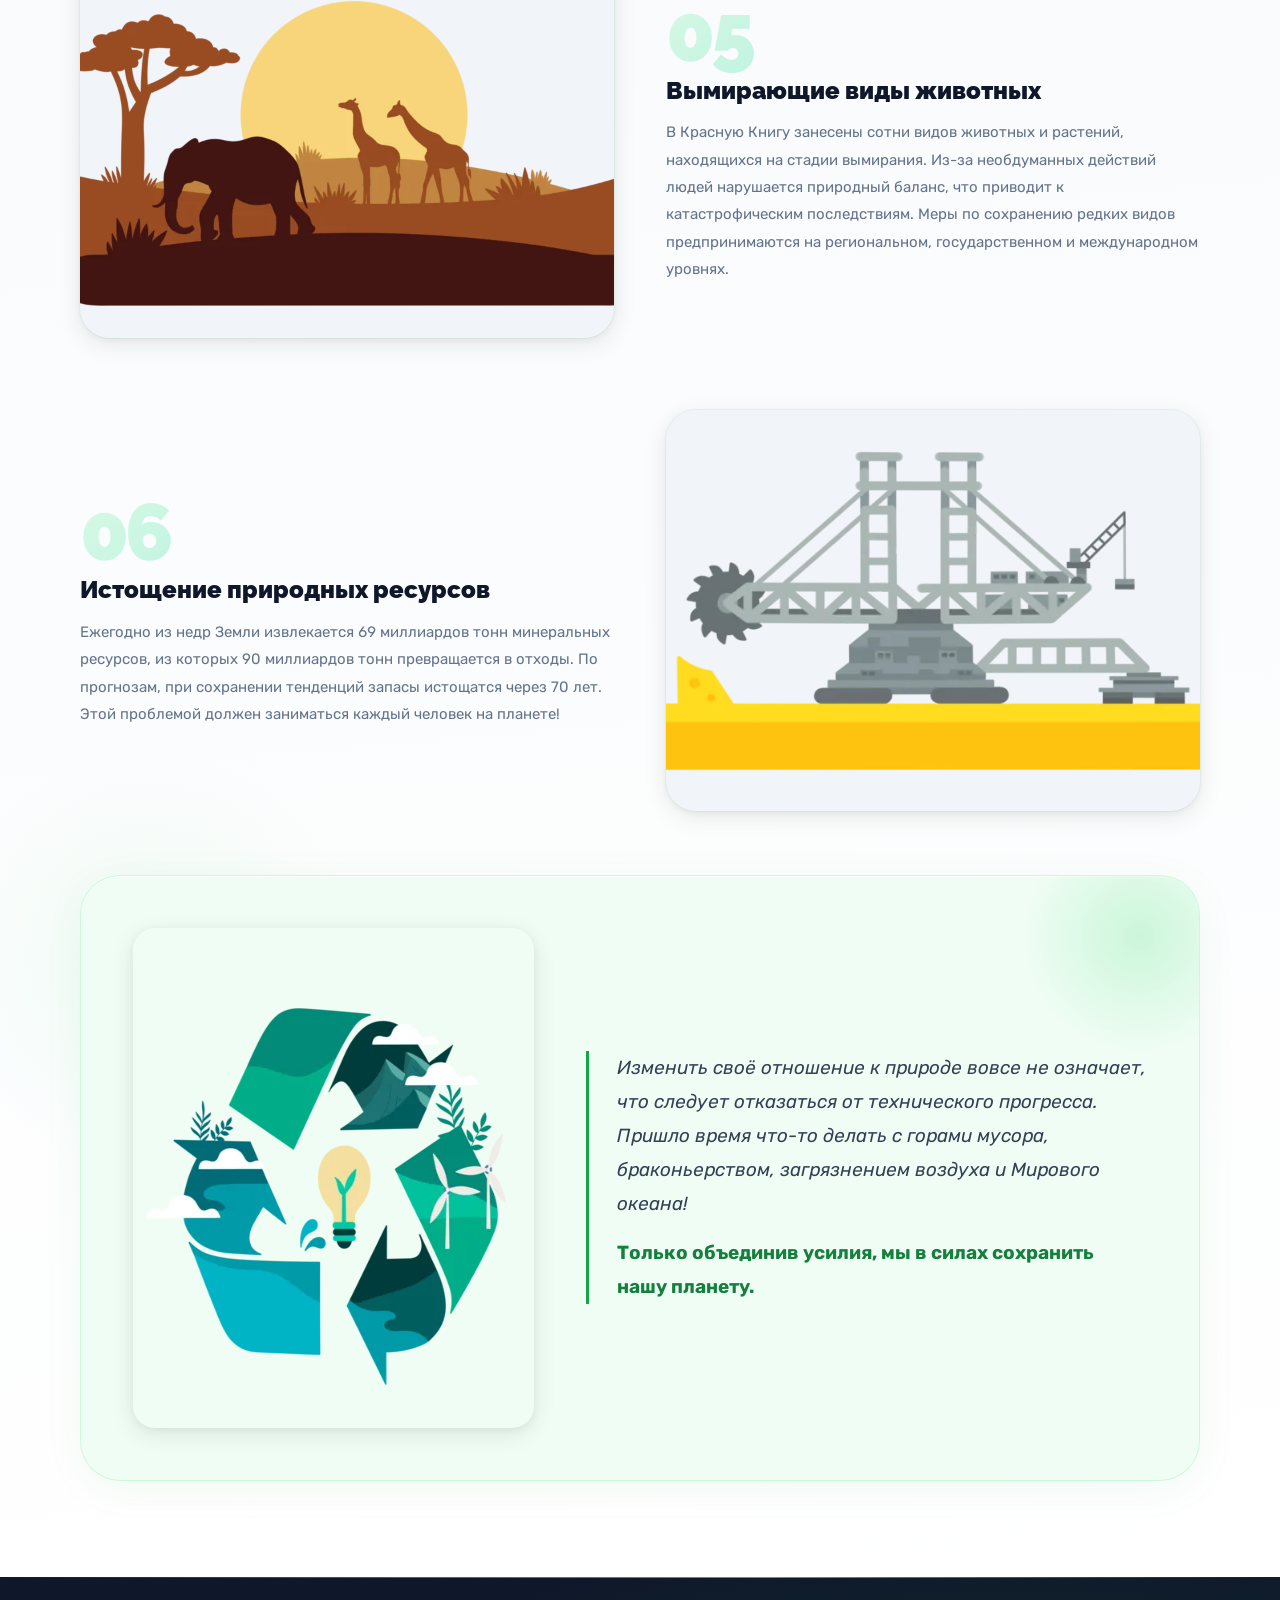
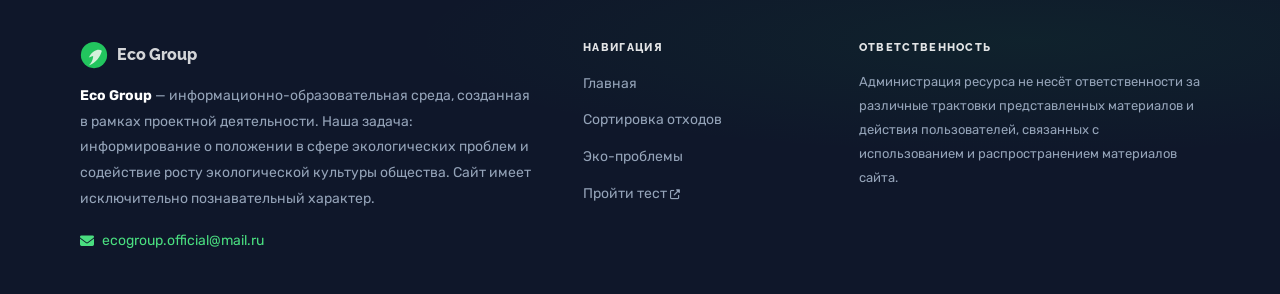
==== commit d7135cd9: "Optimization has been improved, and a separate error page has been added. Code review has been compl" ====
--- a/index.html
+++ b/index.html
@@ -14,7 +14,7 @@
   <link rel="dns-prefetch" href="https://unpkg.com">
 
   <!-- Preload critical above-the-fold image -->
-  <link rel="preload" as="image" href="img/main.png">
+  <link rel="preload" as="image" href="img/main.webp" type="image/webp">
 
   <!-- Fonts -->
   <link href="https://fonts.googleapis.com/css2?family=Rubik:wght@400;500;600&family=Raleway:wght@700;800;900&display=swap" rel="stylesheet">
@@ -63,6 +63,7 @@
   <meta property="og:title"       content="EcoGroup — Экология это важно">
   <meta property="og:description" content="Узнайте об экологических проблемах, правилах сортировки отходов и пройдите тест на экологическую грамотность.">
   <meta property="og:image"       content="https://ecogroup.ru/img/main.png">
+  <meta property="og:url"         content="https://ecogroup.ru/">
   <meta property="og:locale"      content="ru_RU">
   <meta name="twitter:card"       content="summary_large_image">
   <meta name="twitter:title"      content="EcoGroup — Экология это важно">
@@ -77,7 +78,12 @@
     "description": "Информационно-образовательная среда об экологических проблемах.",
     "url": "https://ecogroup.ru",
     "email": "ecogroup.official@mail.ru",
-    "knowsAbout": ["экология", "сортировка отходов", "экологические проблемы"]
+    "knowsAbout": ["экология", "сортировка отходов", "экологические проблемы"],
+    "contactPoint": {
+      "@type": "ContactPoint",
+      "email": "ecogroup.official@mail.ru",
+      "contactType": "customer support"
+    }
   }
   </script>
 </head>
@@ -163,7 +169,7 @@
     <div id="menuOverlay" aria-hidden="true"></div>
 
     <!-- ========== MAIN ========== -->
-    <main>
+    <main id="main">
 
       <!-- HERO -->
       <section class="hero" id="ecomain">
@@ -186,7 +192,10 @@
 
           <div class="hero__media" data-aos="fade-left" data-aos-delay="150">
             <div class="hero__img-wrap">
-              <img src="img/main.png" alt="Уход за природой" width="547" height="394" loading="eager" fetchpriority="high" decoding="sync">
+              <picture>
+                <source srcset="img/main.webp" type="image/webp">
+                <img src="img/main.png" alt="Уход за природой" width="547" height="394" loading="eager" fetchpriority="high" decoding="sync">
+              </picture>
             </div>
           </div>
 
@@ -197,7 +206,10 @@
             </div>
             <div class="hero__qr-body">
               <div class="hero__qr-frame">
-                <img src="img/Video.gif" alt="QR-код для теста" width="164" height="164" loading="lazy" decoding="async">
+                <picture>
+                  <source srcset="img/Video.webp" type="image/webp">
+                  <img src="img/Video.gif" alt="QR-код для теста" width="164" height="164" loading="lazy" decoding="async">
+                </picture>
               </div>
               <div class="hero__qr-info">
                 <p class="hero__qr-desc">Наведи камеру телефона на QR-код — тест откроется автоматически!</p>
@@ -227,7 +239,10 @@
           <div class="rules__grid">
             <div class="rule-card" data-aos="fade-up" data-aos-delay="0">
               <div class="rule-card__icon">
-                <img src="img/item_1.png" alt="Личная ответственность перед природой" width="90" height="90" loading="lazy" decoding="async">
+                <picture>
+                  <source srcset="img/item_1.webp" type="image/webp">
+                  <img src="img/item_1.png" alt="Личная ответственность перед природой" width="90" height="90" loading="lazy" decoding="async">
+                </picture>
               </div>
               <h3 class="rule-card__title">Личная ответственность</h3>
               <p class="rule-card__text">
@@ -239,7 +254,10 @@
 
             <div class="rule-card" data-aos="fade-up" data-aos-delay="100">
               <div class="rule-card__icon">
-                <img src="img/item_2.png" alt="Не причинять вред природе" width="90" height="90" loading="lazy" decoding="async">
+                <picture>
+                  <source srcset="img/item_2.webp" type="image/webp">
+                  <img src="img/item_2.png" alt="Не причинять вред природе" width="90" height="90" loading="lazy" decoding="async">
+                </picture>
               </div>
               <h3 class="rule-card__title">Не причинять вред</h3>
               <p class="rule-card__text">
@@ -251,7 +269,10 @@
 
             <div class="rule-card" data-aos="fade-up" data-aos-delay="200">
               <div class="rule-card__icon">
-                <img src="img/item_3.png" alt="Помогать жизни и природе" width="90" height="90" loading="lazy" decoding="async">
+                <picture>
+                  <source srcset="img/item_3.webp" type="image/webp">
+                  <img src="img/item_3.png" alt="Помогать жизни и природе" width="90" height="90" loading="lazy" decoding="async">
+                </picture>
               </div>
               <h3 class="rule-card__title">Помогать жизни</h3>
               <p class="rule-card__text">
@@ -279,7 +300,10 @@
           <div class="trash__grid">
             <div class="trash-card" data-aos="zoom-in" data-aos-delay="0">
               <div class="trash-card__icon">
-                <img src="img/trash/trash_can_1.png" alt="Бумага" width="90" height="90" loading="lazy" decoding="async">
+                <picture>
+                  <source srcset="img/trash/trash_can_1.webp" type="image/webp">
+                  <img src="img/trash/trash_can_1.png" alt="Бумага" width="90" height="90" loading="lazy" decoding="async">
+                </picture>
               </div>
               <h3 class="trash-card__title">Бумажные отходы</h3>
               <p class="trash-card__text">
@@ -292,7 +316,10 @@
 
             <div class="trash-card" data-aos="zoom-in" data-aos-delay="80">
               <div class="trash-card__icon">
-                <img src="img/trash/trash_can_2.png" alt="Металл" width="90" height="90" loading="lazy" decoding="async">
+                <picture>
+                  <source srcset="img/trash/trash_can_2.webp" type="image/webp">
+                  <img src="img/trash/trash_can_2.png" alt="Металл" width="90" height="90" loading="lazy" decoding="async">
+                </picture>
               </div>
               <h3 class="trash-card__title">Металлические отходы</h3>
               <p class="trash-card__text">
@@ -304,7 +331,10 @@
 
             <div class="trash-card" data-aos="zoom-in" data-aos-delay="160">
               <div class="trash-card__icon">
-                <img src="img/trash/trash_can_4.png" alt="Стекло" width="90" height="90" loading="lazy" decoding="async">
+                <picture>
+                  <source srcset="img/trash/trash_can_4.webp" type="image/webp">
+                  <img src="img/trash/trash_can_4.png" alt="Стекло" width="90" height="90" loading="lazy" decoding="async">
+                </picture>
               </div>
               <h3 class="trash-card__title">Стеклянные отходы</h3>
               <p class="trash-card__text">
@@ -316,7 +346,10 @@
 
             <div class="trash-card" data-aos="zoom-in" data-aos-delay="240">
               <div class="trash-card__icon">
-                <img src="img/trash/trash_can_5.png" alt="Пластик" width="90" height="90" loading="lazy" decoding="async">
+                <picture>
+                  <source srcset="img/trash/trash_can_5.webp" type="image/webp">
+                  <img src="img/trash/trash_can_5.png" alt="Пластик" width="90" height="90" loading="lazy" decoding="async">
+                </picture>
               </div>
               <h3 class="trash-card__title">Пластмассовые отходы</h3>
               <p class="trash-card__text">
@@ -351,7 +384,10 @@
 
             <article class="problem-item" data-aos="fade-up">
               <div class="problem-item__media">
-                <img src="img/illustration/illustration_1.png" alt="Таяние ледников" width="900" height="600" loading="lazy" decoding="async">
+                <picture>
+                  <source srcset="img/illustration/illustration_1.webp" type="image/webp">
+                  <img src="img/illustration/illustration_1.png" alt="Таяние ледников" width="900" height="600" loading="lazy" decoding="async">
+                </picture>
               </div>
               <div class="problem-item__body">
                 <span class="problem-item__num">01</span>
@@ -368,13 +404,16 @@
 
             <article class="problem-item problem-item--reverse" data-aos="fade-up">
               <div class="problem-item__media">
-                <img src="img/illustration/illustration_2.png" alt="Загрязнение сточными водами" width="900" height="600" loading="lazy" decoding="async">
+                <picture>
+                  <source srcset="img/illustration/illustration_2.webp" type="image/webp">
+                  <img src="img/illustration/illustration_2.png" alt="Загрязнение сточными водами" width="900" height="600" loading="lazy" decoding="async">
+                </picture>
               </div>
               <div class="problem-item__body">
                 <span class="problem-item__num">02</span>
                 <h3 class="problem-item__title">Загрязнение сточными водами</h3>
                 <p>
-                  Запас пресной воды во всём мире катастрофически мал — всего <span class="counter" data-to="3">3</span>%. Этого уже сейчас
+                  Запас пресной воды во всём мире катастрофически мал — всего <span class="counter" data-to="3" aria-live="polite" aria-atomic="true">3</span>%. Этого уже сейчас
                   недостаточно для обеспечения всего населения питьевой водой. При сохранении
                   тенденции загрязнения водные запасы планеты иссякнут к 2050 году.
                   Необходима полномасштабная поддержка инициатив по очистке воды.
@@ -384,13 +423,16 @@
 
             <article class="problem-item" data-aos="fade-up">
               <div class="problem-item__media">
-                <img src="img/illustration/illustration_3.png" alt="Загрязнение воздуха" width="900" height="600" loading="lazy" decoding="async">
+                <picture>
+                  <source srcset="img/illustration/illustration_3.webp" type="image/webp">
+                  <img src="img/illustration/illustration_3.png" alt="Загрязнение воздуха" width="900" height="600" loading="lazy" decoding="async">
+                </picture>
               </div>
               <div class="problem-item__body">
                 <span class="problem-item__num">03</span>
                 <h3 class="problem-item__title">Загрязнение воздуха</h3>
                 <p>
-                  Промышленные предприятия и транспорт выбрасывают в атмосферу более <span class="counter" data-to="30">30</span> миллиардов
+                  Промышленные предприятия и транспорт выбрасывают в атмосферу более <span class="counter" data-to="30" aria-live="polite" aria-atomic="true">30</span> миллиардов
                   тонн углекислого газа ежегодно. Это разрушает озоновый слой и провоцирует
                   респираторные заболевания, аллергии и нарушения репродуктивной функции.
                   Загрязнение воздуха также повышает кислотность питьевой воды.
@@ -400,13 +442,16 @@
 
             <article class="problem-item problem-item--reverse" data-aos="fade-up">
               <div class="problem-item__media">
-                <img src="img/illustration/illustration_4.png" alt="Обезлесение" width="900" height="600" loading="lazy" decoding="async">
+                <picture>
+                  <source srcset="img/illustration/illustration_4.webp" type="image/webp">
+                  <img src="img/illustration/illustration_4.png" alt="Обезлесение" width="900" height="600" loading="lazy" decoding="async">
+                </picture>
               </div>
               <div class="problem-item__body">
                 <span class="problem-item__num">04</span>
                 <h3 class="problem-item__title">Обезлесение</h3>
                 <p>
-                  Леса составляют около <span class="counter" data-to="85">85</span>% фитомассы мира. Одно дерево производит около
+                  Леса составляют около <span class="counter" data-to="85" aria-live="polite" aria-atomic="true">85</span>% фитомассы мира. Одно дерево производит около
                   120 кг кислорода в год. Когда лес вырубают без восстановления, исчезает барьер
                   против оползней и эрозии почв, нарушается очистка атмосферы. Не случайно
                   по всему миру проводятся акции «Посади своё дерево».
@@ -416,7 +461,10 @@
 
             <article class="problem-item" data-aos="fade-up">
               <div class="problem-item__media">
-                <img src="img/illustration/illustration_5.png" alt="Вымирающие виды животных" width="900" height="600" loading="lazy" decoding="async">
+                <picture>
+                  <source srcset="img/illustration/illustration_5.webp" type="image/webp">
+                  <img src="img/illustration/illustration_5.png" alt="Вымирающие виды животных" width="900" height="600" loading="lazy" decoding="async">
+                </picture>
               </div>
               <div class="problem-item__body">
                 <span class="problem-item__num">05</span>
@@ -432,13 +480,16 @@
 
             <article class="problem-item problem-item--reverse" data-aos="fade-up">
               <div class="problem-item__media">
-                <img src="img/illustration/illustration_6.png" alt="Истощение природных ресурсов" width="900" height="467" loading="lazy" decoding="async">
+                <picture>
+                  <source srcset="img/illustration/illustration_6.webp" type="image/webp">
+                  <img src="img/illustration/illustration_6.png" alt="Истощение природных ресурсов" width="900" height="467" loading="lazy" decoding="async">
+                </picture>
               </div>
               <div class="problem-item__body">
                 <span class="problem-item__num">06</span>
                 <h3 class="problem-item__title">Истощение природных ресурсов</h3>
                 <p>
-                  Ежегодно из недр Земли извлекается <span class="counter" data-to="100">100</span> миллиардов тонн минеральных ресурсов,
+                  Ежегодно из недр Земли извлекается <span class="counter" data-to="100" aria-live="polite" aria-atomic="true">100</span> миллиардов тонн минеральных ресурсов,
                   из которых 90 миллиардов тонн превращается в отходы. По прогнозам, при
                   сохранении тенденций запасы истощатся через 70 лет. Этой проблемой должен
                   заниматься каждый человек на планете!
@@ -451,7 +502,10 @@
           <!-- Conclusion -->
           <div class="problems__conclusion" data-aos="fade-up">
             <div class="problems__conclusion-img">
-              <img src="img/illustration/ecology_1.png" alt="Выводы об экологии" width="500" height="500" loading="lazy" decoding="async">
+              <picture>
+                <source srcset="img/illustration/ecology_1.webp" type="image/webp">
+                <img src="img/illustration/ecology_1.png" alt="Выводы об экологии" width="500" height="500" loading="lazy" decoding="async">
+              </picture>
             </div>
             <blockquote class="problems__conclusion-quote">
               <p>
@@ -503,7 +557,7 @@
               <li>
                 <a href="https://forms.yandex.ru/u/6435616ef47e731347977ffd/"
                    target="_blank" rel="noopener noreferrer">
-                  Пройти тест <i class="fas fa-external-link-alt" style="font-size:10px"></i>
+                  Пройти тест <i class="fas fa-external-link-alt footer__ext-icon"></i>
                 </a>
               </li>
             </ul>
@@ -528,7 +582,14 @@
   <!-- Scripts -->
   <script src="https://unpkg.com/aos@2.3.1/dist/aos.js"
     integrity="sha384-wziAfh6b/qT+3LrqebF9WeK4+J5sehS6FA10J1t3a866kJ/fvU5UwofWnQyzLtwu"
-    crossorigin="anonymous"></script>
-  <script src="js/top.js"></script>
+    crossorigin="anonymous" defer></script>
+  <script src="js/top.js" defer></script>
+  <script>
+    if ('serviceWorker' in navigator) {
+      window.addEventListener('load', () => {
+        navigator.serviceWorker.register('/sw.js').catch(() => {});
+      });
+    }
+  </script>
 </body>
 </html>
--- a/css/main.css
+++ b/css/main.css
@@ -43,9 +43,11 @@
   --font-display: 'Raleway', var(--font-sans);
 
   /* iOS spring easing */
-  --ease-ios:    cubic-bezier(0.32, 0.72, 0, 1);
-  --ease-spring: cubic-bezier(0.34, 1.28, 0.64, 1);
-  --ease-out:    cubic-bezier(0.22, 1, 0.36, 1);
+  --ease-ios:     cubic-bezier(0.32, 0.72, 0, 1);
+  --ease-spring:  cubic-bezier(0.34, 1.28, 0.64, 1);
+  --ease-out:     cubic-bezier(0.22, 1, 0.36, 1);
+  /* Expo ease-out: arrives fast, settles like silk — used for Quiet Luxury menu */
+  --ease-luxury:  cubic-bezier(0.16, 1, 0.3, 1);
   --t: .24s;
 
   --header-h: 68px;
@@ -95,6 +97,8 @@
   outline-offset: 3px;
   border-radius: 15px;
 }
+.footer__ext-icon { font-size: 10px; }
+
 .menu__link:focus-visible,
 .footer__mail:focus-visible,
 .footer__nav a:focus-visible {
@@ -461,22 +465,22 @@
 /* Hamburger: top/bot offset from center via transform */
 .burger__line--top {
   transform: translate(-50%, calc(-50% - 7px));
-  /* closing: top returns — instant start */
-  transition: transform .44s var(--ease-spring), opacity .2s ease, background .25s ease;
+  /* closing: decisive return, no overshoot */
+  transition: transform .38s cubic-bezier(0.4,0,0.2,1), opacity .2s ease, background .25s ease;
 }
 .burger__line--mid {
   transform: translate(-50%, -50%);
-  /* closing: mid fades in after lines have separated */
-  transition: transform .2s var(--ease-ios), opacity .2s ease .15s, background .25s ease;
+  /* closing: mid materialises after lines have separated */
+  transition: transform .22s var(--ease-ios), opacity .22s ease .12s, background .25s ease;
 }
 .burger__line--bot {
   transform: translate(-50%, calc(-50% + 7px));
-  /* closing: bot returns with tiny stagger after top */
-  transition: transform .44s var(--ease-spring), opacity .2s ease, background .25s ease;
-  transition-delay: .05s;
-}
-
-/* ── Open state → X ── */
+  /* closing: bot follows with a whisper of lag */
+  transition: transform .38s cubic-bezier(0.4,0,0.2,1), opacity .2s ease, background .25s ease;
+  transition-delay: .03s;
+}
+
+/* ── Open state → X — clean, no overshoot ── */
 html.menu-open .burger {
   background: rgba(255,255,255,.18);
   border-color: rgba(255,255,255,.4) !important;
@@ -487,23 +491,20 @@
 }
 
 html.menu-open .burger__line--top {
-  transform: translate(-50%, -50%) rotate(45deg) scaleX(1.08);
-  /* opening: spring overshoot → feels alive */
-  transition: transform .52s var(--ease-spring), opacity .2s ease, background .25s ease;
+  transform: translate(-50%, -50%) rotate(45deg);
+  transition: transform .34s cubic-bezier(0.4,0,0.2,1), opacity .2s ease, background .25s ease;
   transition-delay: 0s;
 }
 html.menu-open .burger__line--mid {
   opacity: 0;
   transform: translate(-50%, -50%) scaleX(0);
-  /* opening: mid vanishes immediately */
-  transition: transform .15s ease, opacity .12s ease, background .25s ease;
+  transition: transform .14s ease, opacity .10s ease, background .25s ease;
   transition-delay: 0s;
 }
 html.menu-open .burger__line--bot {
-  transform: translate(-50%, -50%) rotate(-45deg) scaleX(1.08);
-  /* opening: bot follows top with tiny choreographed lag */
-  transition: transform .52s var(--ease-spring), opacity .2s ease, background .25s ease;
-  transition-delay: .04s;
+  transform: translate(-50%, -50%) rotate(-45deg);
+  transition: transform .34s cubic-bezier(0.4,0,0.2,1), opacity .2s ease, background .25s ease;
+  transition-delay: .02s;
 }
 html.menu-open .header.scrolled .burger__line { background: var(--green-700); }
 
@@ -513,7 +514,7 @@
   background: rgba(5,36,18,.52);
   z-index: 148;
   opacity: 0; pointer-events: none;
-  transition: opacity .30s ease;
+  transition: opacity .52s cubic-bezier(0.4,0,0.2,1);
 }
 html.menu-open #menuOverlay { opacity: 1; pointer-events: auto; }
 
@@ -1541,7 +1542,8 @@
       radial-gradient(ellipse 55% 55% at 85% 8%,  rgba(74,222,128,.15) 0%, transparent 55%),
       #050f08;
     transform: translateX(100%);
-    transition: transform .46s var(--ease-ios), background .4s ease;
+    transition: transform .62s var(--ease-luxury), background .4s ease;
+    will-change: transform;
     z-index: 149;
     overflow-y: auto;
     -webkit-overflow-scrolling: touch;
@@ -1581,7 +1583,7 @@
     counter-increment: navcount;
     border-bottom: 1px solid rgba(255,255,255,.07);
     opacity: 0;
-    transform: translateX(32px);
+    transform: translateY(20px);
     transition: none;
   }
   html:not(.dark-theme) .menu__item {
@@ -1593,13 +1595,14 @@
   }
   html.menu-open .menu__item {
     opacity: 1;
-    transform: translateX(0);
-    transition: opacity .40s var(--ease-out), transform .46s var(--ease-ios);
-  }
-  html.menu-open .menu__item:nth-child(1) { transition-delay: .06s; }
-  html.menu-open .menu__item:nth-child(2) { transition-delay: .12s; }
-  html.menu-open .menu__item:nth-child(3) { transition-delay: .18s; }
-  html.menu-open .menu__item:nth-child(4) { transition-delay: .24s; }
+    transform: translateY(0);
+    /* Luxury: opacity fades in, transform settles with expo ease */
+    transition: opacity .52s cubic-bezier(0.4,0,0.2,1), transform .60s var(--ease-luxury);
+  }
+  html.menu-open .menu__item:nth-child(1) { transition-delay: .08s; }
+  html.menu-open .menu__item:nth-child(2) { transition-delay: .15s; }
+  html.menu-open .menu__item:nth-child(3) { transition-delay: .22s; }
+  html.menu-open .menu__item:nth-child(4) { transition-delay: .29s; }
 
   /* Panel links — dark variant */
   .menu__link {
@@ -1612,7 +1615,7 @@
     font-weight: 900;
     letter-spacing: -.02em;
     text-transform: none;
-    transition: color .20s ease, padding-left .20s var(--ease-spring);
+    transition: color .28s ease, padding-left .32s cubic-bezier(0.4,0,0.2,1);
     position: relative;
   }
   .menu__link:hover,
@@ -1652,12 +1655,12 @@
     gap: 12px;
     margin-top: 24px;
     flex: 0 0 auto;
-    opacity: 0; transform: translateY(10px); transition: none;
+    opacity: 0; transform: translateY(14px); transition: none;
   }
   html.menu-open .menu__panel-footer {
     opacity: 1; transform: translateY(0);
-    transition: opacity .36s var(--ease-out), transform .42s var(--ease-ios);
-    transition-delay: .26s;
+    transition: opacity .48s cubic-bezier(0.4,0,0.2,1), transform .56s var(--ease-luxury);
+    transition-delay: .36s;
   }
   .menu__panel-mail {
     display: flex; align-items: center; gap: 8px;
